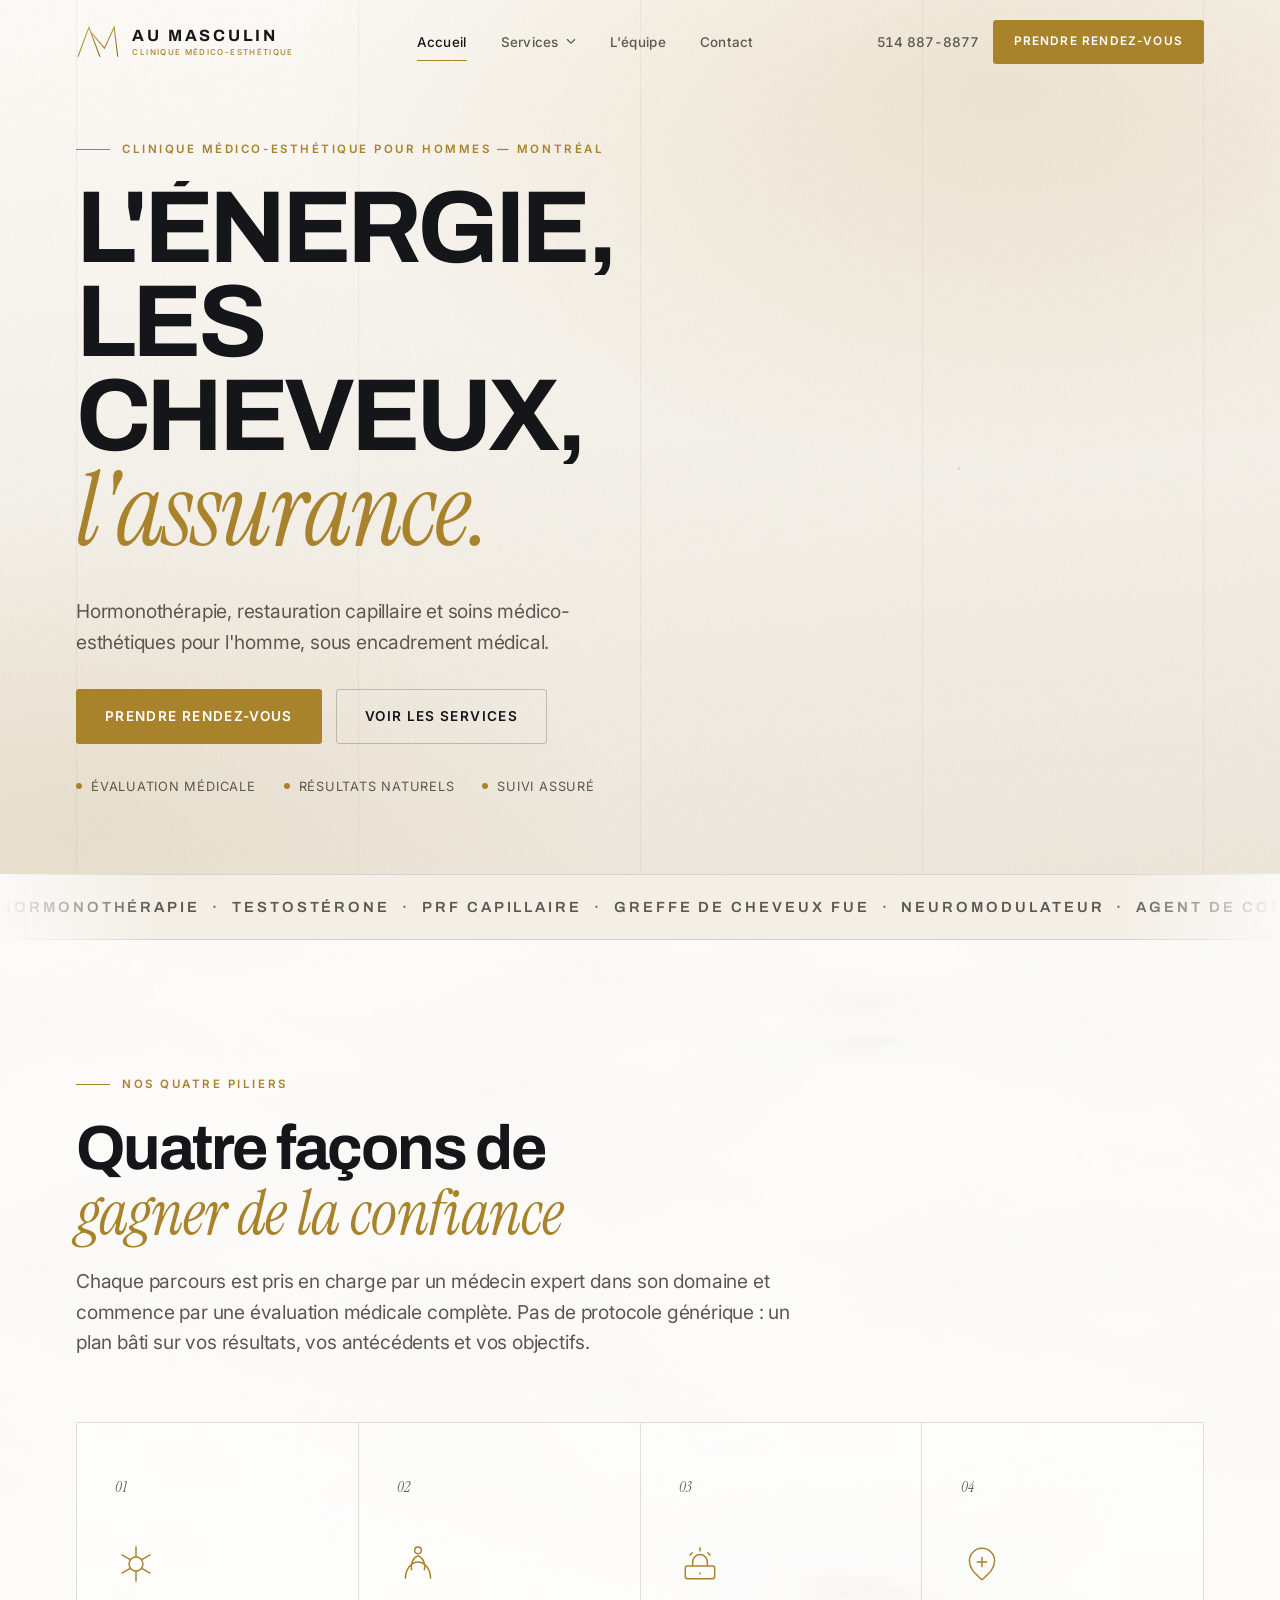
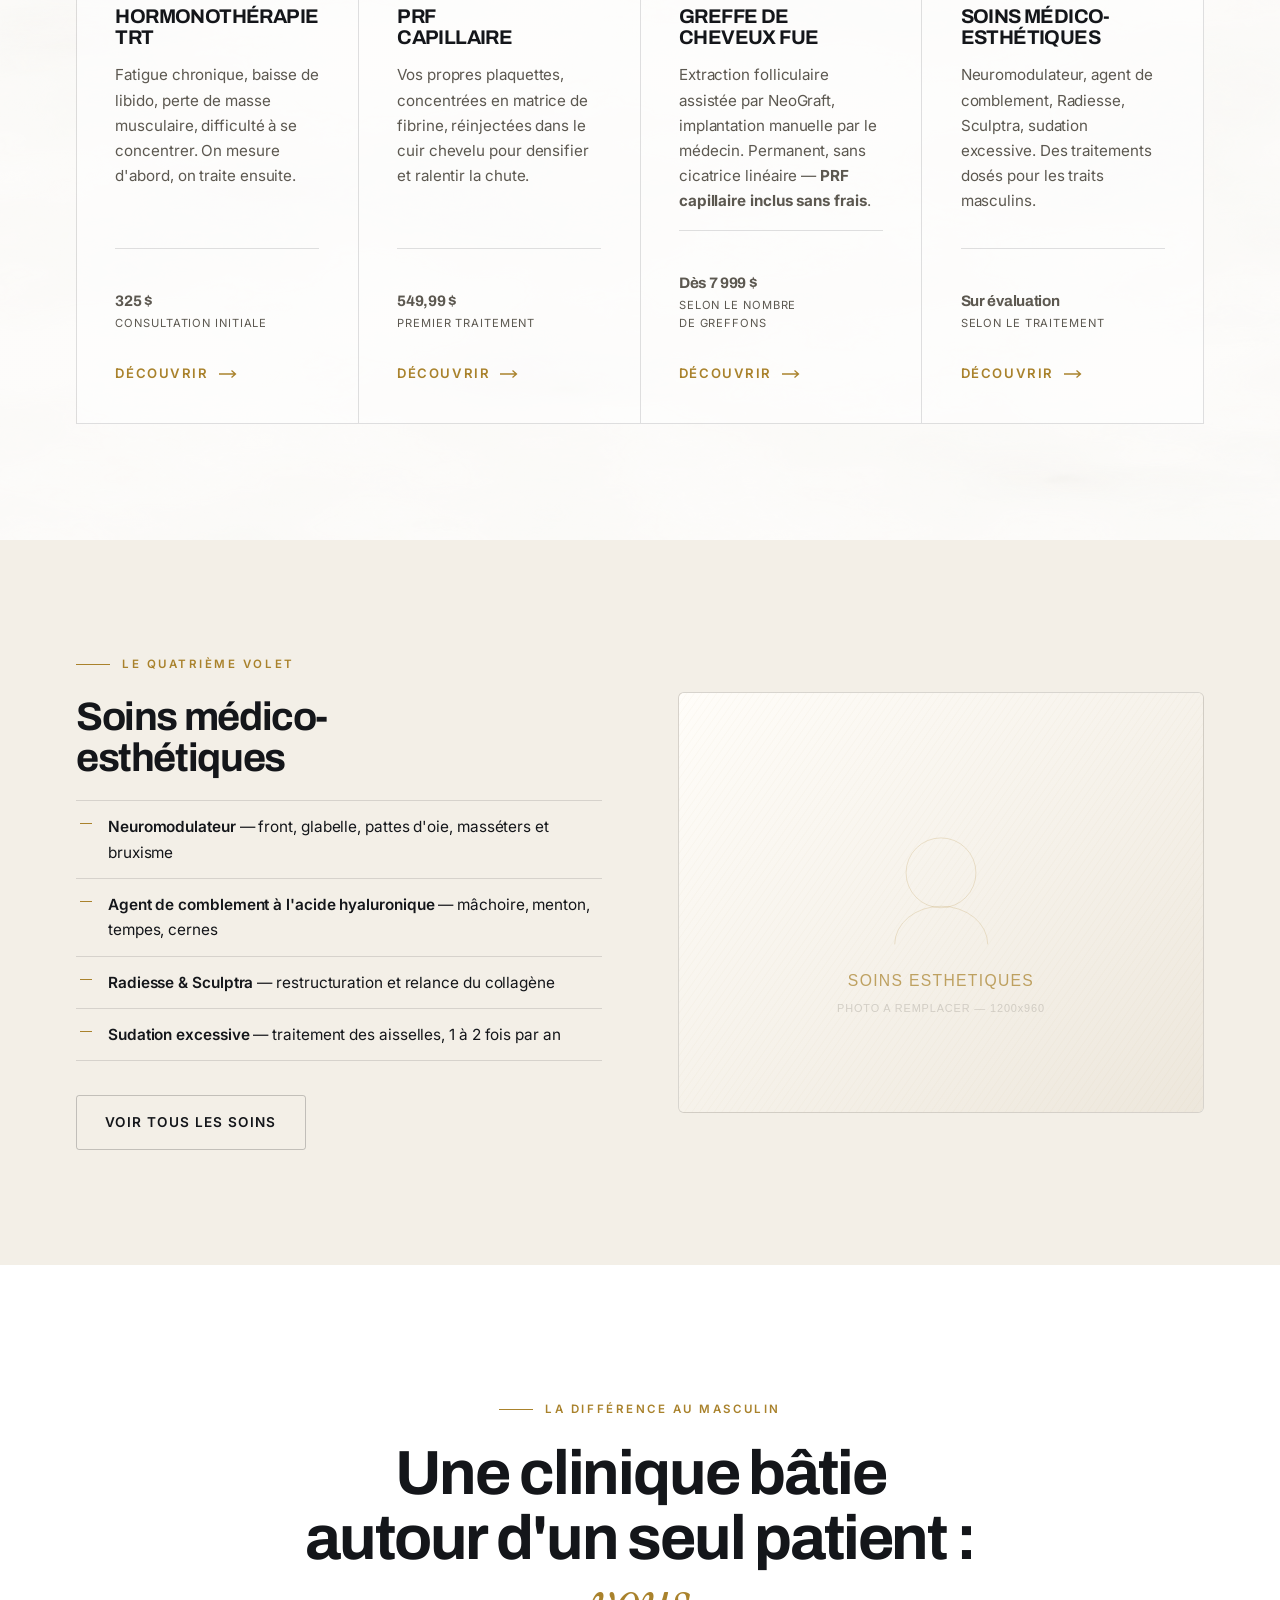
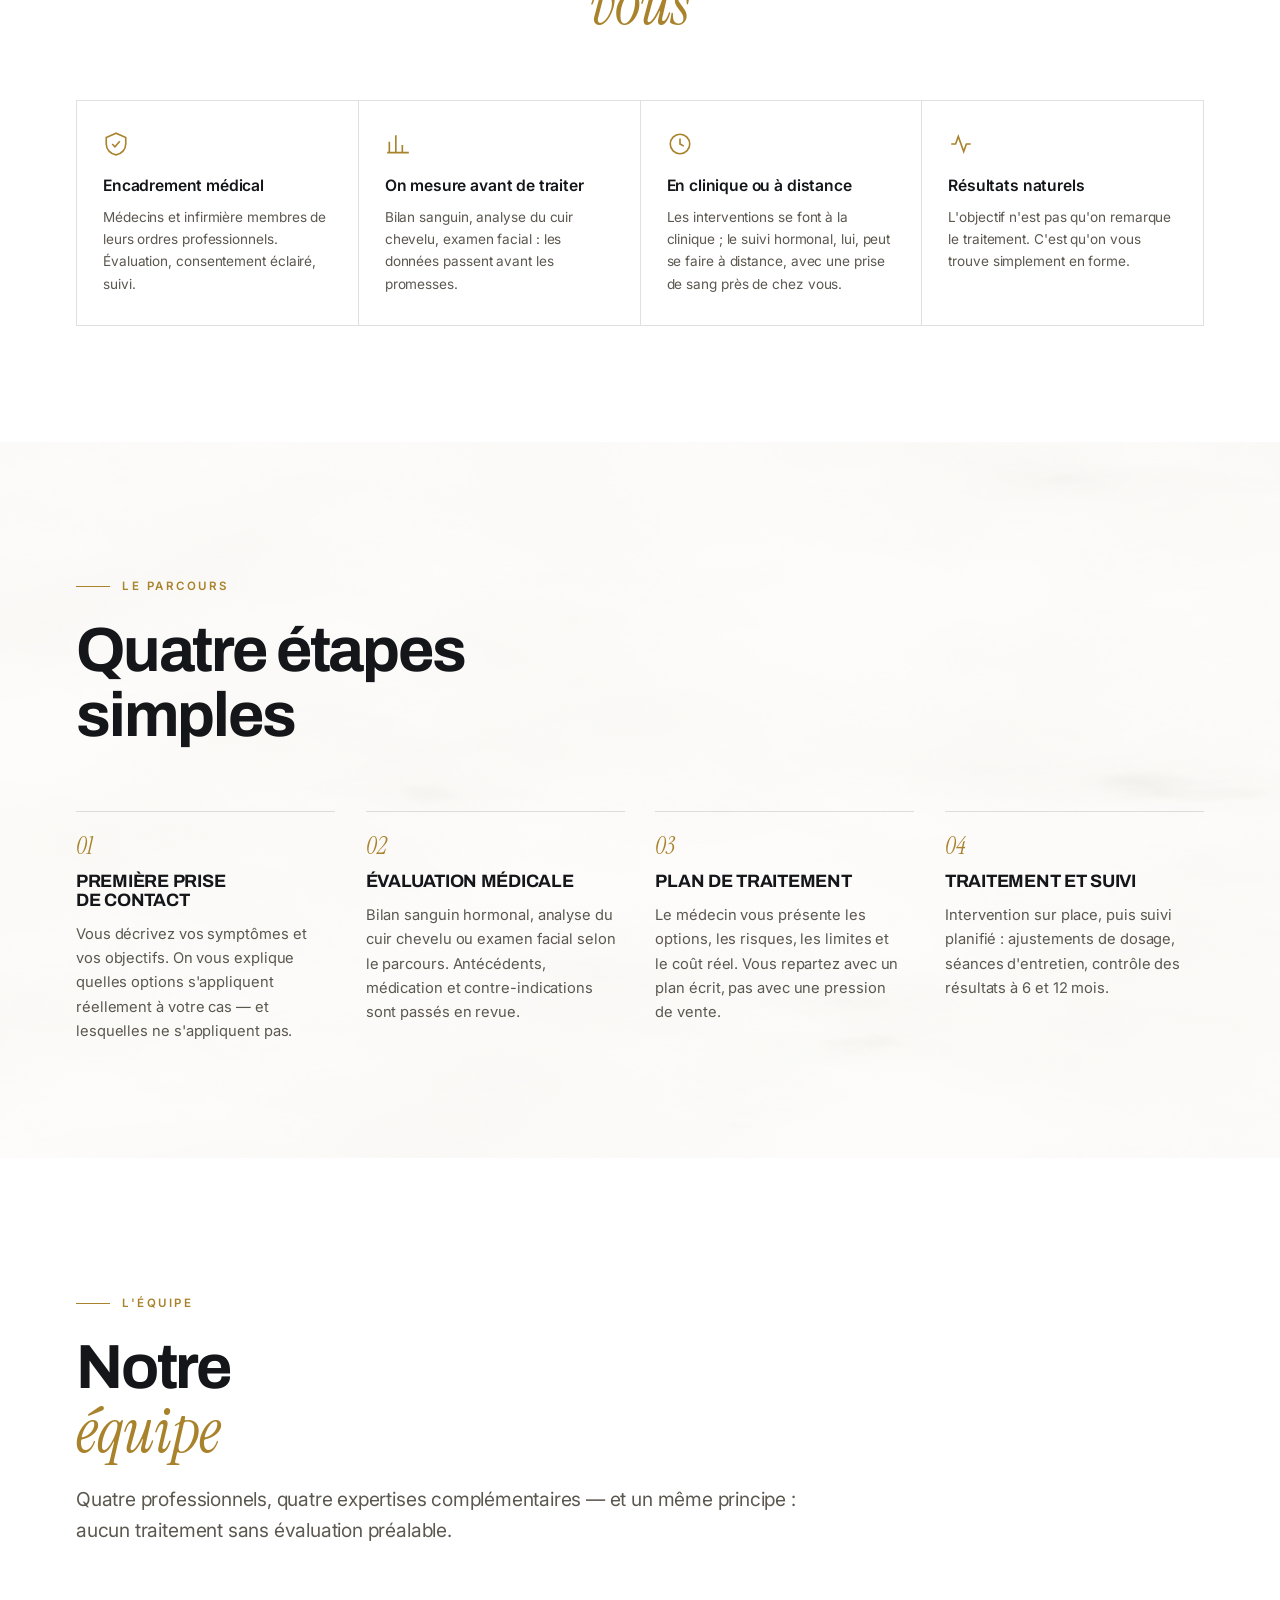
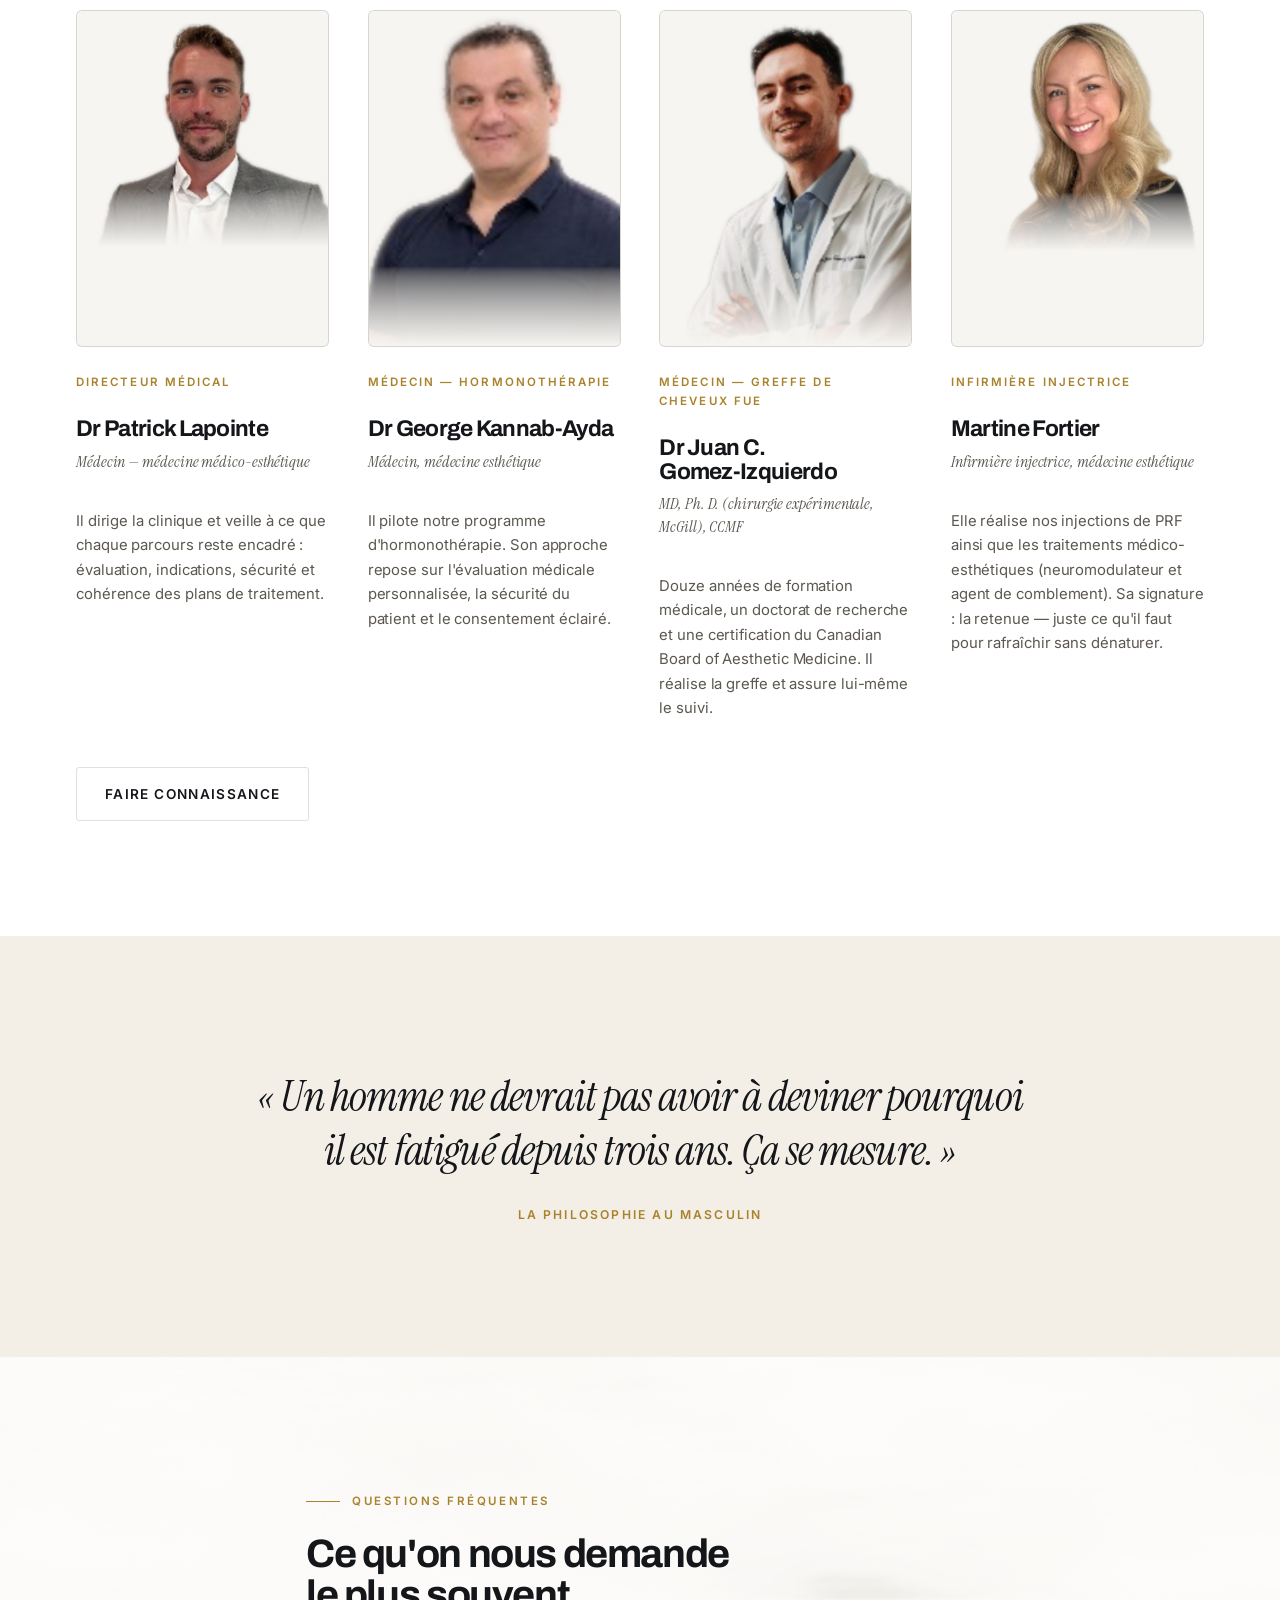
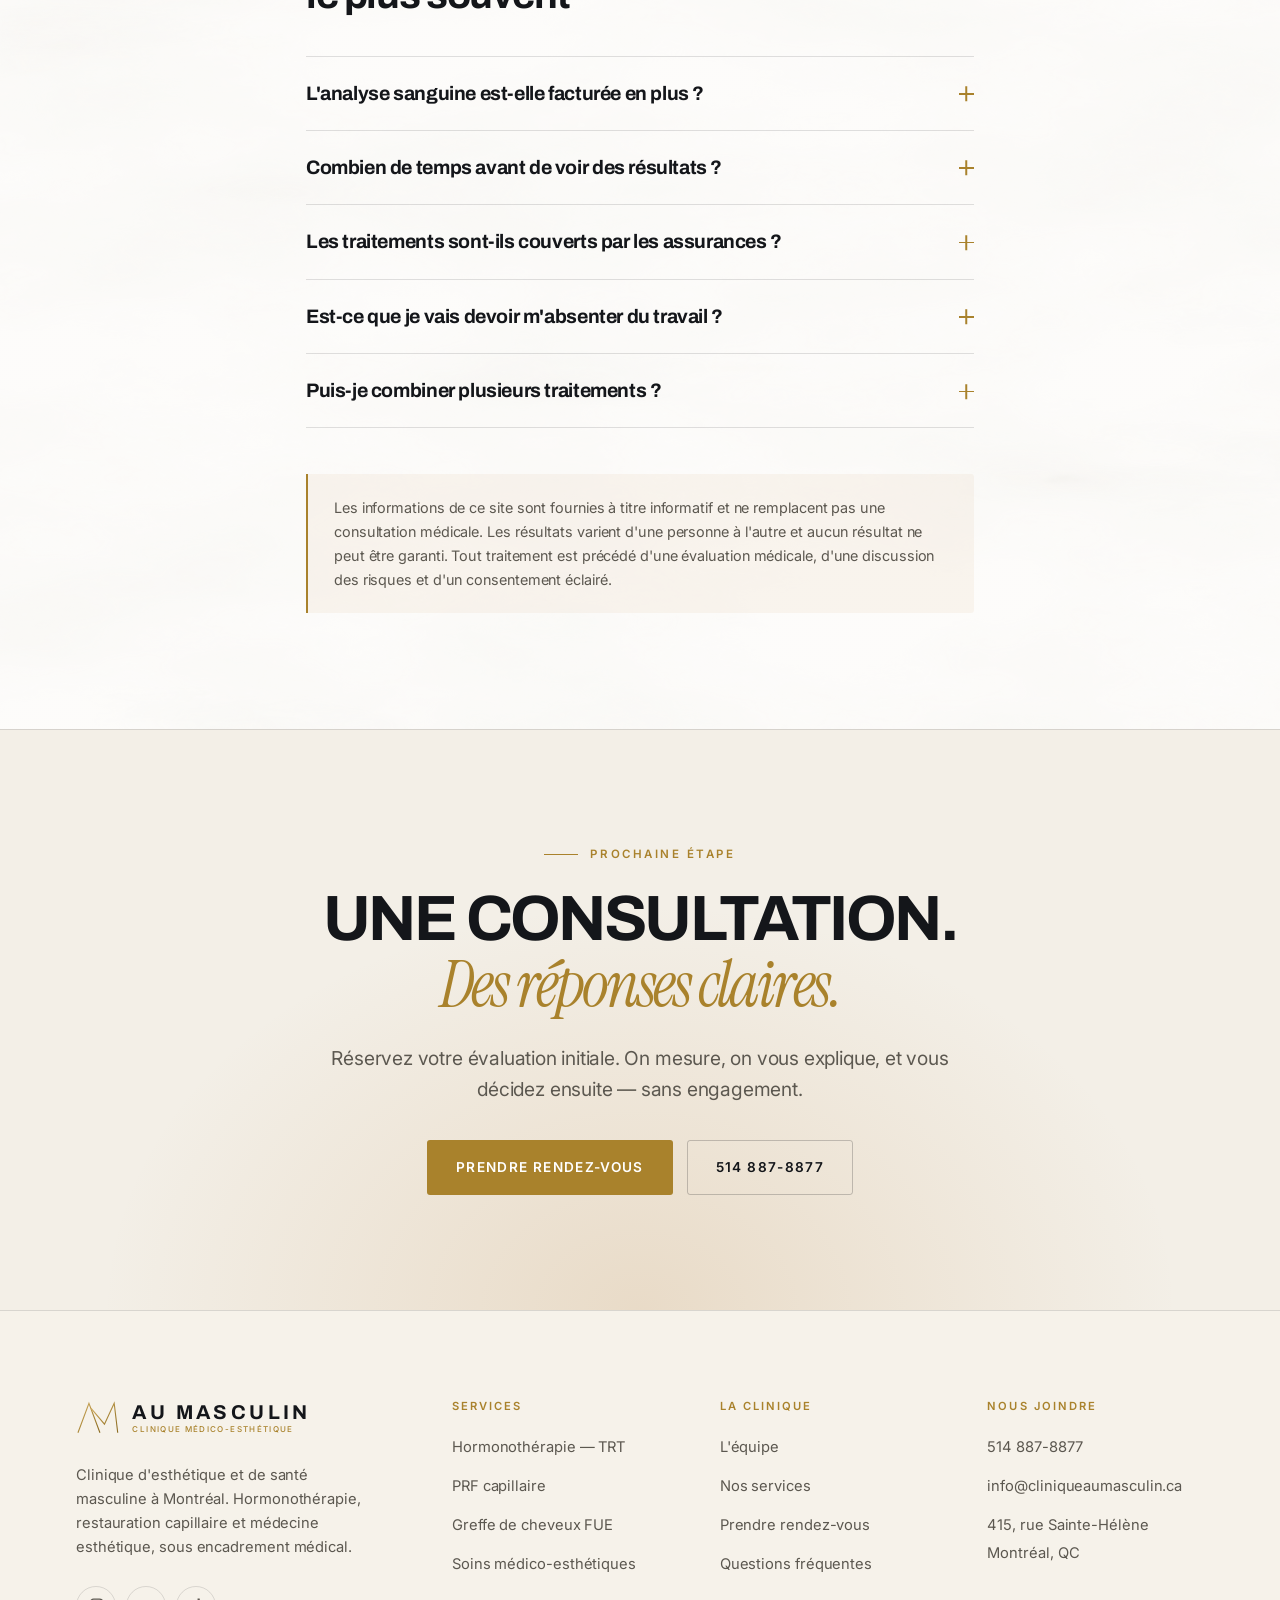
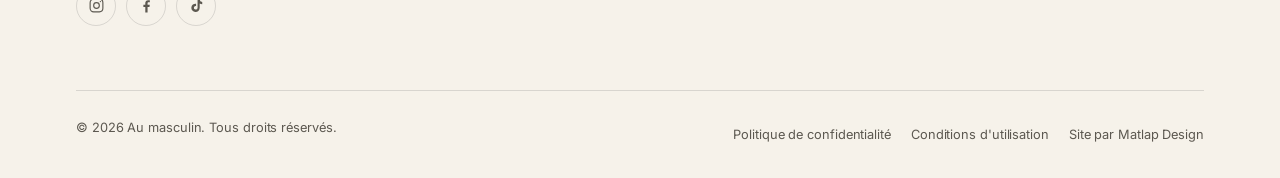
==== index.html @ ebe5e6bb "Révision client : renommage des services, retraits et nouveaux tarifs Domaine et courriel migrés ver" ====
<!DOCTYPE html>
<html lang="fr-CA">
<head>
	<meta charset="UTF-8">
	<title>Au masculin | Clinique d'esthétique masculine — Montréal</title>
	<meta name="viewport" content="width=device-width, initial-scale=1.0">
	<meta name="description" content="Clinique d'esthétique masculine à Montréal : hormonothérapie (TRT), PRF capillaire, greffe de cheveux FUE et soins médico-esthétiques pour homme. Consultation médicale avec bilan sanguin inclus.">
	<meta name="author" content="Matlap Design">
	<meta name="robots" content="index, follow">
	<meta name="theme-color" content="#FAF8F4">
	<meta property="og:locale" content="fr_CA">
	<meta property="og:site_name" content="Au masculin">
	<meta property="og:type" content="website">
	<meta property="og:url" content="https://www.cliniqueaumasculin.ca/">
	<meta property="og:title" content="Au masculin | Clinique d'esthétique masculine — Montréal">
	<meta property="og:description" content="Hormonothérapie, restauration capillaire et médecine esthétique pour homme. Une seule clinique, une équipe médicale.">
	<meta property="og:image" content="https://www.cliniqueaumasculin.ca/assets/og-cover.jpg">
	<meta name="twitter:card" content="summary_large_image">
	<link rel="canonical" href="https://www.cliniqueaumasculin.ca/">
	<link rel="icon" type="image/svg+xml" href="./assets/favicon.svg">
	<link rel="manifest" href="./site.webmanifest">
	<link rel="preconnect" href="https://fonts.googleapis.com">
	<link rel="preconnect" href="https://fonts.gstatic.com" crossorigin>
	<link rel="stylesheet" href="https://fonts.googleapis.com/css2?family=Archivo:wght@600;700;800&family=Inter:wght@400;500;600&family=Instrument+Serif:ital@0;1&display=swap">
	<link rel="stylesheet" href="./styles/styles.css">
	<link rel="stylesheet" href="./styles/mediaqueries.css">
	<script>document.documentElement.classList.add('js');</script>
	<script type="application/ld+json">
	{
		"@context": "https://schema.org",
		"@type": "MedicalClinic",
		"name": "Au masculin",
		"description": "Clinique d'esthétique et de santé masculine à Montréal : hormonothérapie (TRT), PRF capillaire, greffe de cheveux FUE et soins médico-esthétiques pour homme.",
		"url": "https://www.cliniqueaumasculin.ca",
		"image": "https://www.cliniqueaumasculin.ca/assets/og-cover.jpg",
		"telephone": "+1-514-887-8877",
		"email": "info@cliniqueaumasculin.ca",
		"priceRange": "$$$",
		"address": {
			"@type": "PostalAddress",
			"streetAddress": "415, rue Sainte-Hélène",
			"addressLocality": "Montréal",
			"addressRegion": "QC",
			"addressCountry": "CA"
		},
		"openingHoursSpecification": {
			"@type": "OpeningHoursSpecification",
			"dayOfWeek": ["Monday", "Tuesday", "Wednesday", "Thursday", "Friday"],
			"opens": "09:00",
			"closes": "17:00"
		},
		"medicalSpecialty": ["Dermatology", "PlasticSurgery", "Endocrine"],
		"availableService": [
			{ "@type": "MedicalTherapy", "name": "Hormonothérapie de remplacement de la testostérone (TRT)" },
			{ "@type": "MedicalTherapy", "name": "PRF capillaire" },
			{ "@type": "MedicalProcedure", "name": "Greffe de cheveux FUE", "offers": { "@type": "Offer", "priceCurrency": "CAD", "price": "7999", "priceSpecification": { "@type": "PriceSpecification", "priceCurrency": "CAD", "minPrice": "7999" } } },
			{ "@type": "MedicalProcedure", "name": "Soins médico-esthétiques pour homme" }
		]
	}
	</script>
</head>
<body>
	<a class="skip-link" href="#main">Aller au contenu</a>

	<!-- ============ EN-TÊTE ============ -->
	<header class="site-header">
		<div class="wrap header-inner">
			<a href="./index.html" class="brand" aria-label="Au masculin — accueil">
				<img class="brand-mark" src="./assets/logo-am.svg" alt="" width="136" height="104">
				<span class="brand-word">Au masculin<small>Clinique médico-esthétique</small></span>
			</a>

			<nav aria-label="Navigation principale">
				<ul class="nav">
					<li class="nav-item"><a class="nav-link" href="./index.html" aria-current="page">Accueil</a></li>
					<li class="nav-item has-dd">
						<a class="nav-link" href="#services" aria-expanded="false">
							Services
							<svg class="caret" width="10" height="7" viewBox="0 0 10 7" fill="none" aria-hidden="true"><path d="M1 1.2 5 5.2l4-4" stroke="currentColor" stroke-width="1.3"/></svg>
						</a>
						<div class="dd">
							<a class="dd-link" href="./hormonotherapie.html"><strong>Hormonothérapie — TRT</strong><span>Retrouver énergie, libido et concentration</span></a>
							<a class="dd-link" href="./prf-capillaire.html"><strong>PRF capillaire</strong><span>Densifier et ralentir la chute de cheveux</span></a>
							<a class="dd-link" href="./greffe-de-cheveux.html"><strong>Greffe de cheveux FUE</strong><span>Restauration permanente, sans cicatrice linéaire</span></a>
							<a class="dd-link" href="./soins-esthetiques.html"><strong>Soins médico-esthétiques</strong><span>Neuromodulateur, agent de comblement, sudation excessive</span></a>
						</div>
					</li>
					<li class="nav-item"><a class="nav-link" href="./equipe.html">L'équipe</a></li>
					<li class="nav-item"><a class="nav-link" href="./contact.html">Contact</a></li>
				</ul>
			</nav>

			<div class="header-cta">
				<a class="header-tel" href="tel:+15148878877">514&nbsp;887-8877</a>
				<a class="btn btn--sm" href="./contact.html">Prendre rendez-vous</a>
				<button class="burger" type="button" aria-expanded="false" aria-controls="drawer" aria-label="Ouvrir le menu">
					<span></span><span></span><span></span>
				</button>
			</div>
		</div>
	</header>

	<div class="drawer" id="drawer" aria-hidden="true">
		<ul class="drawer-nav">
			<li><a href="./index.html">Accueil</a></li>
			<li>
				<a href="./hormonotherapie.html">Services</a>
				<ul class="drawer-sub">
					<li><a href="./hormonotherapie.html">Hormonothérapie — TRT</a></li>
					<li><a href="./prf-capillaire.html">PRF capillaire</a></li>
					<li><a href="./greffe-de-cheveux.html">Greffe de cheveux FUE</a></li>
					<li><a href="./soins-esthetiques.html">Soins médico-esthétiques</a></li>
				</ul>
			</li>
			<li><a href="./equipe.html">L'équipe</a></li>
			<li><a href="./contact.html">Contact</a></li>
		</ul>
		<div class="drawer-foot">
			<a class="btn" href="./contact.html">Prendre rendez-vous</a>
			<a class="header-tel" href="tel:+15148878877">514 887-8877</a>
		</div>
	</div>

	<main id="main">

		<!-- ============ HÉROS ============ -->
		<section class="hero hero--split">
			<div class="hero-bg" aria-hidden="true"></div>
			<div class="hero-grid" aria-hidden="true"><span></span><span></span><span></span><span></span></div>

			<div class="wrap hero-inner">
				<div>
					<p class="eyebrow">Clinique médico-esthétique pour hommes — Montréal</p>

					<h1 class="h-xl">
						<span class="line"><span>L'énergie,</span></span>
						<span class="line"><span>les cheveux,</span></span>
						<span class="line"><span><em>l'assurance.</em></span></span>
					</h1>

					<div class="hero-copy">
						<p class="lead">Hormonothérapie, restauration capillaire et soins médico-esthétiques pour l'homme, sous encadrement médical.</p>
					</div>

					<div class="btn-row hero-actions">
						<a class="btn" href="./contact.html">Prendre rendez-vous</a>
						<a class="btn btn--ghost" href="#services">Voir les services</a>
					</div>

					<ul class="hero-notes">
						<li>Évaluation médicale</li>
						<li>Résultats naturels</li>
						<li>Suivi assuré</li>
					</ul>
				</div>

				<!-- Visuels déroulants -->
				<div class="hero-slider" data-slider>
					<div class="hero-slide"><img src="./assets/hero-1.jpg" alt="Au masculin — votre confiance, notre expertise" width="640" height="854" fetchpriority="high"></div>
					<div class="hero-slide"><img src="./assets/hero-2.jpg" alt="Homme photographié en studio, noir et blanc" width="640" height="854" loading="lazy"></div>
					<div class="hero-slide"><img src="./assets/hero-3.jpg" alt="Comprendre l'hormonothérapie pour hommes" width="640" height="854" loading="lazy"></div>
					<div class="hero-dots" role="tablist" aria-label="Visuels"></div>
				</div>
			</div>
		</section>

		<!-- ============ BANDEAU ============ -->
		<div class="marquee" aria-hidden="true">
			<div class="marquee-track">
				<span>Hormonothérapie&nbsp;&nbsp;·&nbsp;&nbsp;Testostérone&nbsp;&nbsp;·&nbsp;&nbsp;PRF capillaire&nbsp;&nbsp;·&nbsp;&nbsp;Greffe de cheveux FUE&nbsp;&nbsp;·&nbsp;&nbsp;Neuromodulateur&nbsp;&nbsp;·&nbsp;&nbsp;Agent de comblement&nbsp;&nbsp;·&nbsp;&nbsp;Sudation excessive</span>
			</div>
		</div>

		<!-- ============ SERVICES ============ -->
		<section class="section" id="services">
			<div class="wrap">
				<div class="section-head reveal">
					<p class="eyebrow">Nos quatre piliers</p>
					<h2 class="h-lg">Quatre façons de<br><em class="serif-note bronze">gagner de la confiance</em></h2>
					<p class="lead">Chaque parcours est pris en charge par un médecin expert dans son domaine et commence par une évaluation médicale complète. Pas de protocole générique : un plan bâti sur vos résultats, vos antécédents et vos objectifs.</p>
				</div>

				<div class="svc-grid" data-stagger>
					<article class="svc reveal">
						<p class="svc-num">01</p>
						<div class="svc-icon" aria-hidden="true">
							<svg viewBox="0 0 40 40" fill="none" stroke="currentColor" stroke-width="1.4"><path d="M20 3v10M20 27v10M6.2 11l8.7 5M25.1 24l8.7 5M6.2 29l8.7-5M25.1 16l8.7-5"/><circle cx="20" cy="20" r="6.6"/></svg>
						</div>
						<h3>Hormonothérapie<br>TRT</h3>
						<p>Fatigue chronique, baisse de libido, perte de masse musculaire, difficulté à se concentrer. On mesure d'abord, on traite ensuite.</p>
						<div class="svc-meta">
							<p class="svc-price">325&nbsp;$<small>Consultation initiale</small></p>
							<span class="arrow-link">Découvrir <svg width="18" height="8" viewBox="0 0 18 8" fill="none" aria-hidden="true"><path d="M0 4h16M12.5.5 16.5 4l-4 3.5" stroke="currentColor" stroke-width="1.3"/></svg></span>
						</div>
						<a class="svc-link" href="./hormonotherapie.html"><span>En savoir plus sur l'hormonothérapie TRT</span></a>
					</article>

					<article class="svc reveal">
						<p class="svc-num">02</p>
						<div class="svc-icon" aria-hidden="true">
							<svg viewBox="0 0 40 40" fill="none" stroke="currentColor" stroke-width="1.4"><path d="M8 34c0-9 5.4-16 12-16s12 7 12 16"/><path d="M14 26c-1.5-6 1-12 6-14M26 26c1.5-6-1-12-6-14"/><circle cx="20" cy="7" r="3.2"/></svg>
						</div>
						<h3>PRF<br>capillaire</h3>
						<p>Vos propres plaquettes, concentrées en matrice de fibrine, réinjectées dans le cuir chevelu pour densifier et ralentir la chute.</p>
						<div class="svc-meta">
							<p class="svc-price">549,99&nbsp;$<small>Premier traitement</small></p>
							<span class="arrow-link">Découvrir <svg width="18" height="8" viewBox="0 0 18 8" fill="none" aria-hidden="true"><path d="M0 4h16M12.5.5 16.5 4l-4 3.5" stroke="currentColor" stroke-width="1.3"/></svg></span>
						</div>
						<a class="svc-link" href="./prf-capillaire.html"><span>En savoir plus sur le PRF capillaire</span></a>
					</article>

					<article class="svc reveal">
						<p class="svc-num">03</p>
						<div class="svc-icon" aria-hidden="true">
							<svg viewBox="0 0 40 40" fill="none" stroke="currentColor" stroke-width="1.4"><rect x="6" y="22" width="28" height="12" rx="2"/><path d="M13 22v-4a7 7 0 0 1 14 0v4M20 28v2"/><path d="M10 12l3-3M30 12l-3-3M20 8V4"/></svg>
						</div>
						<h3>Greffe de<br>cheveux FUE</h3>
						<p>Extraction folliculaire assistée par NeoGraft, implantation manuelle par le médecin. Permanent, sans cicatrice linéaire — <strong>PRF capillaire inclus sans frais</strong>.</p>
						<div class="svc-meta">
							<p class="svc-price">Dès 7&nbsp;999&nbsp;$<small>Selon le nombre de greffons</small></p>
							<span class="arrow-link">Découvrir <svg width="18" height="8" viewBox="0 0 18 8" fill="none" aria-hidden="true"><path d="M0 4h16M12.5.5 16.5 4l-4 3.5" stroke="currentColor" stroke-width="1.3"/></svg></span>
						</div>
						<a class="svc-link" href="./greffe-de-cheveux.html"><span>En savoir plus sur la greffe de cheveux FUE</span></a>
					</article>

					<article class="svc reveal">
						<p class="svc-num">04</p>
						<div class="svc-icon" aria-hidden="true">
							<svg viewBox="0 0 40 40" fill="none" stroke="currentColor" stroke-width="1.4"><path d="M20 5c6.6 0 12 5.4 12 12 0 8.4-6.6 13-12 18-5.4-5-12-9.6-12-18 0-6.6 5.4-12 12-12Z"/><path d="M15 18h10M20 13v10"/></svg>
						</div>
						<h3>Soins médico-<br>esthétiques</h3>
						<p>Neuromodulateur, agent de comblement, Radiesse, Sculptra, sudation excessive. Des traitements dosés pour les traits masculins.</p>
						<div class="svc-meta">
							<p class="svc-price">Sur évaluation<small>Selon le traitement</small></p>
							<span class="arrow-link">Découvrir <svg width="18" height="8" viewBox="0 0 18 8" fill="none" aria-hidden="true"><path d="M0 4h16M12.5.5 16.5 4l-4 3.5" stroke="currentColor" stroke-width="1.3"/></svg></span>
						</div>
						<a class="svc-link" href="./soins-esthetiques.html"><span>En savoir plus sur les soins médico-esthétiques pour homme</span></a>
					</article>
				</div>
			</div>
		</section>

		<!-- ============ SOINS MÉDICO-ESTHÉTIQUES ============ -->
		<section class="section section--raised">
			<div class="wrap">
				<div class="split split--reverse">
					<div class="split-media split-media--wide reveal">
						<img src="./assets/soins-homme.svg" alt="Soins médico-esthétiques pour homme à la clinique Au masculin" width="1200" height="960">
					</div>
					<div class="split-body reveal">
						<p class="eyebrow">Le quatrième volet</p>
						<h2 class="h-md">Soins médico-<br>esthétiques</h2>
						<p class="lead"></p>
						<ul class="ticks">
							<li><strong>Neuromodulateur</strong> — front, glabelle, pattes d'oie, masséters et bruxisme</li>
							<li><strong>Agent de comblement à l'acide hyaluronique</strong> — mâchoire, menton, tempes, cernes</li>
							<li><strong>Radiesse &amp; Sculptra</strong> — restructuration et relance du collagène</li>
							<li><strong>Sudation excessive</strong> — traitement des aisselles, 1 à 2 fois par an</li>
						</ul>
						<div class="btn-row mt-3">
							<a class="btn btn--ghost" href="./soins-esthetiques.html">Voir tous les soins</a>
						</div>
					</div>
				</div>
			</div>
		</section>

		<!-- ============ POURQUOI NOUS ============ -->
		<section class="section section--paper">
			<div class="wrap">
				<div class="section-head section-head--center reveal">
					<p class="eyebrow eyebrow--center">La différence Au masculin</p>
					<h2 class="h-lg">Une clinique bâtie<br>autour d'un seul patient : <em class="serif-note bronze">vous</em></h2>
				</div>

				<ul class="assure" data-stagger>
					<li class="reveal">
						<svg viewBox="0 0 24 24" fill="none" stroke="currentColor" stroke-width="1.5" aria-hidden="true"><path d="M12 2 3 6v6c0 5 3.8 9.2 9 10 5.2-.8 9-5 9-10V6l-9-4Z"/><path d="m8.5 12 2.5 2.5 4.5-5"/></svg>
						<b>Encadrement médical</b>
						<span>Médecins et infirmière membres de leurs ordres professionnels. Évaluation, consentement éclairé, suivi.</span>
					</li>
					<li class="reveal">
						<svg viewBox="0 0 24 24" fill="none" stroke="currentColor" stroke-width="1.5" aria-hidden="true"><path d="M4 20V10M10 20V4M16 20v-7M22 20H2"/></svg>
						<b>On mesure avant de traiter</b>
						<span>Bilan sanguin, analyse du cuir chevelu, examen facial : les données passent avant les promesses.</span>
					</li>
					<li class="reveal">
						<svg viewBox="0 0 24 24" fill="none" stroke="currentColor" stroke-width="1.5" aria-hidden="true"><circle cx="12" cy="12" r="9"/><path d="M12 7v5l3.5 2"/></svg>
						<b>En clinique ou à distance</b>
						<span>Les interventions se font à la clinique ; le suivi hormonal, lui, peut se faire à distance, avec une prise de sang près de chez vous.</span>
					</li>
					<li class="reveal">
						<svg viewBox="0 0 24 24" fill="none" stroke="currentColor" stroke-width="1.5" aria-hidden="true"><path d="M3 12h4l2.5-7 5 14L17 12h4"/></svg>
						<b>Résultats naturels</b>
						<span>L'objectif n'est pas qu'on remarque le traitement. C'est qu'on vous trouve simplement en forme.</span>
					</li>
				</ul>
			</div>
		</section>

		<!-- ============ PARCOURS ============ -->
		<section class="section">
			<div class="wrap">
				<div class="section-head reveal">
					<p class="eyebrow">Le parcours</p>
					<h2 class="h-lg">Quatre étapes<br>simples</h2>
				</div>

				<ol class="steps" data-stagger>
					<li class="step reveal">
						<h3>Première prise de contact</h3>
						<p>Vous décrivez vos symptômes et vos objectifs. On vous explique quelles options s'appliquent réellement à votre cas — et lesquelles ne s'appliquent pas.</p>
					</li>
					<li class="step reveal">
						<h3>Évaluation médicale</h3>
						<p>Bilan sanguin hormonal, analyse du cuir chevelu ou examen facial selon le parcours. Antécédents, médication et contre-indications sont passés en revue.</p>
					</li>
					<li class="step reveal">
						<h3>Plan de traitement</h3>
						<p>Le médecin vous présente les options, les risques, les limites et le coût réel. Vous repartez avec un plan écrit, pas avec une pression de vente.</p>
					</li>
					<li class="step reveal">
						<h3>Traitement et suivi</h3>
						<p>Intervention sur place, puis suivi planifié : ajustements de dosage, séances d'entretien, contrôle des résultats à 6 et 12 mois.</p>
					</li>
				</ol>
			</div>
		</section>

		<!-- ============ ÉQUIPE ============ -->
		<section class="section section--paper">
			<div class="wrap">
				<div class="section-head reveal">
					<p class="eyebrow">L'équipe</p>
					<h2 class="h-lg">Notre<br><em class="serif-note bronze">équipe</em></h2>
					<p class="lead">Quatre professionnels, quatre expertises complémentaires — et un même principe : aucun traitement sans évaluation préalable.</p>
				</div>

				<div class="team-grid" data-stagger>
					<article class="member reveal">
						<div class="member-photo"><img src="./assets/equipe-lapointe.jpg" alt="Dr Patrick Lapointe" width="600" height="800" loading="lazy"></div>
						<p class="role">Directeur médical</p>
						<h3>Dr Patrick Lapointe</h3>
						<p class="credentials">Médecin — médecine médico-esthétique</p>
						<p class="bio">Il dirige la clinique et veille à ce que chaque parcours reste encadré : évaluation, indications, sécurité et cohérence des plans de traitement.</p>
					</article>

					<article class="member reveal">
						<div class="member-photo"><img src="./assets/equipe-kannab.jpg" alt="Dr George Kannab-Ayda" width="600" height="800" loading="lazy"></div>
						<p class="role">Médecin — Hormonothérapie</p>
						<h3>Dr George Kannab-Ayda</h3>
						<p class="credentials">Médecin, médecine esthétique</p>
						<p class="bio">Il pilote notre programme d'hormonothérapie. Son approche repose sur l'évaluation médicale personnalisée, la sécurité du patient et le consentement éclairé.</p>
					</article>

					<article class="member reveal">
						<div class="member-photo"><img src="./assets/equipe-gomez.jpg" alt="Dr Juan Camilo Gomez-Izquierdo" width="600" height="800" loading="lazy"></div>
						<p class="role">Médecin — Greffe de cheveux FUE</p>
						<h3>Dr Juan&nbsp;C. Gomez-Izquierdo</h3>
						<p class="credentials">MD, Ph.&nbsp;D. (chirurgie expérimentale, McGill), CCMF</p>
						<p class="bio">Douze années de formation médicale, un doctorat de recherche et une certification du Canadian Board of Aesthetic Medicine. Il réalise la greffe et assure lui-même le suivi.</p>
					</article>

					<article class="member reveal">
						<div class="member-photo"><img src="./assets/equipe-fortier.jpg" alt="Martine Fortier, infirmière injectrice" width="600" height="800" loading="lazy"></div>
						<p class="role">Infirmière injectrice</p>
						<h3>Martine Fortier</h3>
						<p class="credentials">Infirmière injectrice, médecine esthétique</p>
						<p class="bio">Elle réalise nos injections de PRF ainsi que les traitements médico-esthétiques (neuromodulateur et agent de comblement). Sa signature : la retenue — juste ce qu'il faut pour rafraîchir sans dénaturer.</p>
					</article>
				</div>

				<div class="btn-row reveal mt-4">
					<a class="btn btn--ghost" href="./equipe.html">Faire connaissance</a>
				</div>
			</div>
		</section>

		<!-- ============ CITATION ============ -->
		<section class="section section--raised">
			<div class="wrap">
				<figure class="quote reveal">
					<blockquote>« Un homme ne devrait pas avoir à deviner pourquoi il est fatigué depuis trois ans. Ça se mesure. »</blockquote>
					<figcaption>La philosophie Au masculin</figcaption>
				</figure>
			</div>
		</section>

		<!-- ============ FAQ ============ -->
		<section class="section">
			<div class="wrap wrap-narrow">
				<div class="section-head reveal mb-3">
					<p class="eyebrow">Questions fréquentes</p>
					<h2 class="h-md">Ce qu'on nous demande<br>le plus souvent</h2>
				</div>

				<div class="faq" data-single>
					<div class="faq-item reveal">
						<button class="faq-q" type="button" aria-expanded="false">L'analyse sanguine est-elle facturée en plus ?<span class="faq-sign" aria-hidden="true"></span></button>
						<div class="faq-a"><div><p>Non. Ailleurs, la demande d'analyse sanguine est souvent facturée séparément — chez nous, elle est comprise dans la consultation initiale de 325&nbsp;$. Vous ne payez pas deux fois pour savoir où vous en êtes.</p></div></div>
					</div>
					<div class="faq-item reveal">
						<button class="faq-q" type="button" aria-expanded="false">Combien de temps avant de voir des résultats ?<span class="faq-sign" aria-hidden="true"></span></button>
						<div class="faq-a"><div><p>Cela dépend du parcours. En hormonothérapie, l'énergie et la libido bougent généralement dans les premières semaines, les changements de composition corporelle sur quelques mois. En PRF capillaire, la densité s'observe à partir de 8 à 10 semaines. Pour une greffe de cheveux FUE, le résultat définitif se juge à 9 à 12 mois, le temps que les cheveux greffés repoussent.</p></div></div>
					</div>
					<div class="faq-item reveal">
						<button class="faq-q" type="button" aria-expanded="false">Les traitements sont-ils couverts par les assurances ?<span class="faq-sign" aria-hidden="true"></span></button>
						<div class="faq-a"><div><p>Les soins médico-esthétiques et la restauration capillaire sont des traitements électifs, donc non couverts. Certains régimes privés remboursent le traitement de la sudation excessive. Pour l'hormonothérapie, la médication prescrite peut être partiellement couverte selon votre régime — on en discute en consultation.</p></div></div>
					</div>
					<div class="faq-item reveal">
						<button class="faq-q" type="button" aria-expanded="false">Est-ce que je vais devoir m'absenter du travail ?<span class="faq-sign" aria-hidden="true"></span></button>
						<div class="faq-a"><div><p>Pour le PRF et les injections esthétiques, aucune convalescence : rougeurs et légères ecchymoses possibles pendant quelques jours. Pour la greffe de cheveux FUE, prévoyez quelques jours — l'enflure et les croûtes se résorbent en une à deux semaines.</p></div></div>
					</div>
					<div class="faq-item reveal">
						<button class="faq-q" type="button" aria-expanded="false">Puis-je combiner plusieurs traitements ?<span class="faq-sign" aria-hidden="true"></span></button>
						<div class="faq-a"><div><p>Oui, et c'est souvent la meilleure stratégie. Le PRF est fréquemment associé à la greffe de cheveux FUE pour stimuler la repousse, et l'hormonothérapie se combine bien avec les autres volets. Le médecin établit l'ordre et l'espacement des interventions lors de la consultation.</p></div></div>
					</div>
				</div>

				<p class="notice reveal mt-4">Les informations de ce site sont fournies à titre informatif et ne remplacent pas une consultation médicale. Les résultats varient d'une personne à l'autre et aucun résultat ne peut être garanti. Tout traitement est précédé d'une évaluation médicale, d'une discussion des risques et d'un consentement éclairé.</p>
			</div>
		</section>

		<!-- ============ APPEL À L'ACTION ============ -->
		<section class="section cta">
			<div class="wrap">
				<div class="reveal">
					<p class="eyebrow eyebrow--center">Prochaine étape</p>
					<h2>Une consultation.<br><em>Des réponses claires.</em></h2>
					<p class="lead">Réservez votre évaluation initiale. On mesure, on vous explique, et vous décidez ensuite — sans engagement.</p>
					<div class="btn-row">
						<a class="btn" href="./contact.html">Prendre rendez-vous</a>
						<a class="btn btn--ghost" href="tel:+15148878877">514&nbsp;887-8877</a>
					</div>
				</div>
			</div>
		</section>

	</main>

	<!-- ============ PIED DE PAGE ============ -->
	<footer class="site-footer">
		<div class="wrap">
			<div class="footer-top">
				<div class="footer-brand">
					<a href="./index.html" class="brand">
						<img class="brand-mark" src="./assets/logo-am.svg" alt="" width="136" height="104">
						<span class="brand-word">Au masculin<small>Clinique médico-esthétique</small></span>
					</a>
					<p>Clinique d'esthétique et de santé masculine à Montréal. Hormonothérapie, restauration capillaire et médecine esthétique, sous encadrement médical.</p>
					<div class="socials">
						<a href="#" aria-label="Instagram"><svg viewBox="0 0 24 24" fill="none" stroke="currentColor" stroke-width="1.6"><rect x="3" y="3" width="18" height="18" rx="5"/><circle cx="12" cy="12" r="4"/><circle cx="17.5" cy="6.5" r="1" fill="currentColor" stroke="none"/></svg></a>
						<a href="#" aria-label="Facebook"><svg viewBox="0 0 24 24" fill="currentColor"><path d="M13.5 22v-8h2.7l.4-3.1h-3.1V8.9c0-.9.25-1.5 1.55-1.5h1.65V4.6c-.3 0-1.3-.1-2.4-.1-2.4 0-4 1.45-4 4.1v2.3H7.6V14h2.7v8h3.2Z"/></svg></a>
						<a href="#" aria-label="TikTok"><svg viewBox="0 0 24 24" fill="currentColor"><path d="M16.5 2h-3v13.2a2.6 2.6 0 1 1-2.1-2.55V9.5a5.9 5.9 0 1 0 5.1 5.85V9.1a6.7 6.7 0 0 0 3.6 1.05V7.1a3.9 3.9 0 0 1-3.6-3.9V2Z"/></svg></a>
					</div>
				</div>

				<nav class="footer-col" aria-label="Services">
					<h4>Services</h4>
					<ul>
						<li><a href="./hormonotherapie.html">Hormonothérapie — TRT</a></li>
						<li><a href="./prf-capillaire.html">PRF capillaire</a></li>
						<li><a href="./greffe-de-cheveux.html">Greffe de cheveux FUE</a></li>
						<li><a href="./soins-esthetiques.html">Soins médico-esthétiques</a></li>
					</ul>
				</nav>

				<nav class="footer-col" aria-label="La clinique">
					<h4>La clinique</h4>
					<ul>
						<li><a href="./equipe.html">L'équipe</a></li>
						<li><a href="./index.html#services">Nos services</a></li>
						<li><a href="./contact.html">Prendre rendez-vous</a></li>
						<li><a href="./contact.html#faq">Questions fréquentes</a></li>
					</ul>
				</nav>

				<div class="footer-col">
					<h4>Nous joindre</h4>
					<ul>
						<li><a href="tel:+15148878877">514 887-8877</a></li>
						<li><a href="mailto:info@cliniqueaumasculin.ca">info@cliniqueaumasculin.ca</a></li>
						<li><a href="./contact.html">415, rue Sainte-Hélène<br>Montréal, QC</a></li>
					</ul>
				</div>
			</div>

			<div class="footer-bottom">
				<p>© <span data-year>2026</span> Au masculin. Tous droits réservés.</p>
				<div class="footer-legal">
					<a href="./contact.html">Politique de confidentialité</a>
					<a href="./contact.html">Conditions d'utilisation</a>
					<span>Site par <a href="https://www.matlapdesign.com" rel="noopener">Matlap Design</a></span>
				</div>
			</div>
		</div>
	</footer>

	<script src="./scripts/script.js" defer></script>
</body>
</html>
---- styles/styles.css ----
/* ============================================================
   AU MASCULIN — clinique d'esthétique masculine, Montréal
   Marque : marbre #FAF8F4 + or #A9822C + encre #14161A
   Palette claire (marbre / blanc / or, écriture noire).
   Feuille principale. Les points de rupture vivent dans
   mediaqueries.css.
   ============================================================ */

/* ---------- Tokens ---------- */
:root {
	/* Fonds — du marbre au sable */
	--ink:        #FAF8F4;
	--ink-2:      #F3EFE7;
	--ink-3:      #EEE8DD;
	--ink-4:      #E5DDCE;

	/* Papier (sections en contraste : blanc franc) */
	--paper:      #FFFFFF;
	--paper-2:    #F6F2EA;
	--paper-3:    #EAE3D6;

	/* Texte — noir sur clair, partout */
	--text:       #14161A;
	--text-dim:   #5C5850;
	--text-ink:   #14161A;
	--text-ink-2: #5C5850;

	/* Accent or */
	--bronze:     #A9822C;
	--bronze-hi:  #C9A24A;
	--bronze-lo:  #7E5F17;

	/* Traits */
	--line:       rgba(20, 22, 26, .13);
	--line-2:     rgba(20, 22, 26, .22);
	--line-ink:   rgba(20, 22, 26, .13);

	/* Typo */
	--font-display: 'Archivo', 'Helvetica Neue', Arial, sans-serif;
	--font-body:    'Inter', 'Helvetica Neue', Arial, sans-serif;
	--font-serif:   'Instrument Serif', Georgia, 'Times New Roman', serif;

	/* Rythme */
	--wrap:        1240px;
	--wrap-narrow: 780px;
	--gut:         clamp(20px, 5vw, 56px);
	--sec-y:       clamp(72px, 9vw, 148px);
	--radius:      3px;
	--radius-lg:   6px;

	/* Mouvement */
	--ease:  cubic-bezier(.22, .61, .36, 1);
	--ease2: cubic-bezier(.65, 0, .35, 1);
}

/* ---------- Reset ---------- */
*, *::before, *::after { box-sizing: border-box; }

html {
	-webkit-text-size-adjust: 100%;
	scroll-behavior: smooth;
	scroll-padding-top: 96px;
}

body {
	margin: 0;
	background-color: var(--ink);
	background-image:
		linear-gradient(rgba(255, 255, 255, .55), rgba(255, 255, 255, .55)),
		url("../assets/marbre.svg");
	background-size: auto, 1600px;
	background-repeat: repeat;
	color: var(--text);
	font-family: var(--font-body);
	font-size: 17px;
	font-weight: 400;
	line-height: 1.65;
	letter-spacing: -.005em;
	-webkit-font-smoothing: antialiased;
	-moz-osx-font-smoothing: grayscale;
	overflow-x: hidden;
}

body.is-locked { overflow: hidden; }

img, svg, video { display: block; max-width: 100%; height: auto; }
button, input, select, textarea { font: inherit; color: inherit; }
button { cursor: pointer; }

a {
	color: inherit;
	text-decoration: none;
	transition: color .25s var(--ease);
}

h1, h2, h3, h4 {
	margin: 0;
	font-family: var(--font-display);
	font-weight: 700;
	line-height: 1.04;
	letter-spacing: -.035em;
	text-wrap: balance;
}

p { margin: 0 0 1.1em; text-wrap: pretty; }
p:last-child { margin-bottom: 0; }

ul, ol { margin: 0; padding: 0; list-style: none; }

::selection { background: var(--bronze); color: #fff; }

:focus-visible {
	outline: 2px solid var(--bronze-hi);
	outline-offset: 3px;
	border-radius: 2px;
}

.visually-hidden {
	position: absolute;
	width: 1px; height: 1px;
	margin: -1px; padding: 0;
	overflow: hidden;
	clip: rect(0 0 0 0);
	white-space: nowrap;
	border: 0;
}

.skip-link {
	position: absolute;
	top: -100px; left: 16px;
	z-index: 999;
	padding: 12px 20px;
	background: var(--bronze);
	color: #fff;
	font-weight: 600;
	transition: top .2s var(--ease);
}
.skip-link:focus { top: 16px; }

/* ---------- Grille ---------- */
.wrap {
	width: 100%;
	max-width: var(--wrap);
	margin-inline: auto;
	padding-inline: var(--gut);
}
.wrap-narrow { max-width: var(--wrap-narrow); }

.section { padding-block: var(--sec-y); position: relative; }
.section--tight { padding-block: clamp(52px, 6vw, 96px); }

/* Sections claires */
.section--paper {
	background: var(--paper);
	color: var(--text-ink);
}
.section--paper h1,
.section--paper h2,
.section--paper h3,
.section--paper h4 { color: var(--text-ink); }
.section--paper .lead,
.section--paper .muted { color: var(--text-ink-2); }

.section--raised { background: var(--ink-2); }

/* ---------- Typographie utilitaire ---------- */
.eyebrow {
	display: flex;
	align-items: center;
	gap: 12px;
	margin: 0 0 22px;
	font-family: var(--font-body);
	font-size: .72rem;
	font-weight: 600;
	letter-spacing: .22em;
	text-transform: uppercase;
	color: var(--bronze);
}
.eyebrow::before {
	content: '';
	width: 34px;
	height: 1px;
	background: currentColor;
	flex: none;
}
.eyebrow--center { justify-content: center; }

.h-xl   { font-size: clamp(2.9rem, 8.2vw, 6.4rem); }
.h-lg   { font-size: clamp(2.2rem, 5.2vw, 3.9rem); }
.h-md   { font-size: clamp(1.65rem, 3.1vw, 2.5rem); }

.lead {
	font-size: clamp(1.05rem, 1.5vw, 1.24rem);
	line-height: 1.6;
	color: var(--text-dim);
	letter-spacing: -.01em;
}

.muted { color: var(--text-dim); }
.bronze { color: var(--bronze); }

.serif-note {
	font-family: var(--font-serif);
	font-style: italic;
	font-weight: 400;
	letter-spacing: -.01em;
}

.section-head { max-width: 720px; margin-bottom: clamp(40px, 5vw, 72px); }
.section-head--center { margin-inline: auto; text-align: center; }
.section-head p { margin-top: 20px; }

/* Filet décoratif */
.rule {
	height: 1px;
	background: var(--line);
	border: 0;
	margin: 0;
}
.section--paper .rule { background: var(--line-ink); }

/* ---------- Utilitaires d'espacement ----------
   Une échelle courte, pour éviter les styles en ligne
   éparpillés dans le HTML. */
.mt-1 { margin-top: 16px; }
.mt-2 { margin-top: 26px; }
.mt-3 { margin-top: 34px; }
.mt-4 { margin-top: 46px; }
.mb-2 { margin-bottom: 26px; }
.mb-3 { margin-bottom: 40px; }
.mt-block { margin-top: clamp(44px, 5vw, 72px); }
.small { font-size: .88rem; }

/* Remarque en incise, ton plus bas que le corps de texte */
.pull-note {
	font-family: var(--font-serif);
	font-style: italic;
	font-size: 1.06rem;
	line-height: 1.45;
	color: var(--text-dim);
}
.section--paper .pull-note { color: var(--text-ink-2); }

/* Ligne de titre de fonction sous un nom (équipe) */
.role-line {
	font-family: var(--font-serif);
	font-style: italic;
	font-size: 1.12rem;
	line-height: 1.35;
	color: var(--bronze);
}

/* Variante compacte du bloc « technologie » */
.tech--sm h2 { font-size: clamp(1.5rem, 2.4vw, 2rem); }

/* Encart de héros dont le « montant » est du texte, pas un prix */
.hero-price .amount--text { font-size: clamp(1.45rem, 2.3vw, 1.95rem); line-height: 1.2; }

/* ---------- Boutons ---------- */
.btn {
	--btn-bg: var(--bronze);
	--btn-fg: #fff;
	position: relative;
	display: inline-flex;
	align-items: center;
	justify-content: center;
	gap: 10px;
	padding: 15px 28px;
	border: 1px solid transparent;
	border-radius: var(--radius);
	background: var(--btn-bg);
	color: var(--btn-fg);
	font-family: var(--font-body);
	font-size: .85rem;
	font-weight: 600;
	letter-spacing: .1em;
	text-transform: uppercase;
	white-space: nowrap;
	overflow: hidden;
	transition: background .3s var(--ease), color .3s var(--ease),
	            border-color .3s var(--ease), transform .3s var(--ease);
}
.btn:hover { background: var(--bronze-hi); transform: translateY(-2px); }
.btn:active { transform: translateY(0); }

.btn--ghost {
	--btn-bg: transparent;
	--btn-fg: var(--text);
	border-color: var(--line-2);
}
.btn--ghost:hover {
	background: rgba(20, 22, 26, .04);
	border-color: var(--bronze);
	color: var(--bronze);
}
.section--paper .btn--ghost {
	--btn-fg: var(--text-ink);
	border-color: var(--line-ink);
}
.section--paper .btn--ghost:hover {
	background: rgba(20, 22, 26, .05);
	color: var(--text-ink);
	border-color: var(--bronze);
}

.btn--sm { padding: 11px 20px; font-size: .74rem; }

.btn-row {
	display: flex;
	flex-wrap: wrap;
	gap: 14px;
	align-items: center;
}

/* Lien fléché */
.arrow-link {
	display: inline-flex;
	align-items: center;
	gap: 10px;
	font-size: .82rem;
	font-weight: 600;
	letter-spacing: .12em;
	text-transform: uppercase;
	color: var(--bronze);
}
.arrow-link svg { transition: transform .3s var(--ease); flex: none; }
.arrow-link:hover { color: var(--bronze-hi); }
.arrow-link:hover svg { transform: translateX(6px); }

/* ============================================================
   EN-TÊTE
   ============================================================ */
.site-header {
	position: fixed;
	inset: 0 0 auto;
	z-index: 100;
	transition: background .35s var(--ease), border-color .35s var(--ease),
	            backdrop-filter .35s var(--ease);
	border-bottom: 1px solid transparent;
}
.site-header.is-stuck {
	background: rgba(250, 248, 244, .88);
	backdrop-filter: saturate(160%) blur(14px);
	-webkit-backdrop-filter: saturate(160%) blur(14px);
	border-bottom-color: var(--line);
}

.header-inner {
	display: flex;
	align-items: center;
	justify-content: space-between;
	gap: 28px;
	height: 84px;
	transition: height .35s var(--ease);
}
.site-header.is-stuck .header-inner { height: 68px; }

/* Logotype : monogramme (SVG sans fond) + mot-signe */
.brand {
	display: inline-flex;
	align-items: center;
	gap: 12px;
	font-family: var(--font-display);
	font-size: 1.02rem;
	font-weight: 700;
	letter-spacing: .17em;
	text-transform: uppercase;
	color: var(--text);
	flex: none;
	transition: opacity .25s var(--ease);
}
.brand-mark {
	width: auto;
	height: 34px;
	flex: none;
	transition: height .35s var(--ease);
}
.site-header.is-stuck .brand-mark { height: 28px; }
.brand-word { display: flex; flex-direction: column; gap: 3px; line-height: 1; }
.brand-word small {
	font-family: var(--font-body);
	font-size: .5rem;
	font-weight: 500;
	letter-spacing: .17em;
	color: var(--bronze);
}
.brand:hover { opacity: .72; }
.brand:hover { color: var(--bronze); }

/* Navigation */
.nav { display: flex; align-items: center; gap: 4px; }

.nav-item { position: relative; }

.nav-link {
	display: inline-flex;
	align-items: center;
	gap: 7px;
	padding: 10px 15px;
	font-size: .84rem;
	font-weight: 500;
	letter-spacing: .02em;
	color: var(--text-dim);
}
.nav-link:hover,
.nav-item.is-open > .nav-link { color: var(--text); }
.nav-link[aria-current="page"] { color: var(--text); }
.nav-link[aria-current="page"]::after {
	content: '';
	position: absolute;
	left: 15px; right: 15px; bottom: 2px;
	height: 1px;
	background: var(--bronze);
}
.nav-link .caret { transition: transform .3s var(--ease); flex: none; }
.nav-item.is-open .caret,
.nav-item:hover .caret { transform: rotate(180deg); }

/* Sous-menu */
.dd {
	position: absolute;
	top: calc(100% + 6px);
	left: 50%;
	width: 320px;
	padding: 10px;
	transform: translate(-50%, 8px);
	background: var(--ink-3);
	border: 1px solid var(--line);
	border-radius: var(--radius-lg);
	background: #fff;
	box-shadow: 0 26px 60px -22px rgba(20, 22, 26, .22);
	opacity: 0;
	visibility: hidden;
	pointer-events: none;
	transition: opacity .25s var(--ease), transform .25s var(--ease), visibility .25s;
}
.nav-item:hover > .dd,
.nav-item:focus-within > .dd,
.nav-item.is-open > .dd {
	opacity: 1;
	visibility: visible;
	pointer-events: auto;
	transform: translate(-50%, 0);
}

.dd-link {
	display: block;
	padding: 12px 14px;
	border-radius: var(--radius);
	transition: background .2s var(--ease);
}
.dd-link:hover { background: rgba(20, 22, 26, .045); }
.dd-link strong {
	display: block;
	font-size: .92rem;
	font-weight: 600;
	letter-spacing: -.01em;
	color: var(--text);
}
.dd-link span {
	display: block;
	margin-top: 2px;
	font-size: .78rem;
	line-height: 1.45;
	color: var(--text-dim);
}
.dd-link:hover strong { color: var(--bronze-hi); }

.header-cta { display: flex; align-items: center; gap: 14px; flex: none; }

.header-tel {
	font-size: .84rem;
	font-weight: 500;
	font-variant-numeric: tabular-nums;
	color: var(--text-dim);
}
.header-tel:hover { color: var(--bronze); }

/* Bouton hamburger */
.burger {
	display: none;
	width: 44px; height: 44px;
	padding: 0;
	background: none;
	border: 1px solid var(--line-2);
	border-radius: var(--radius);
	position: relative;
	flex: none;
}
.burger span {
	position: absolute;
	left: 12px;
	width: 18px;
	height: 1.5px;
	background: var(--text);
	transition: transform .3s var(--ease), opacity .2s var(--ease);
}
.burger span:nth-child(1) { top: 17px; }
.burger span:nth-child(2) { top: 21.5px; }
.burger span:nth-child(3) { top: 26px; }
.burger[aria-expanded="true"] span:nth-child(1) { transform: translateY(4.5px) rotate(45deg); }
.burger[aria-expanded="true"] span:nth-child(2) { opacity: 0; }
.burger[aria-expanded="true"] span:nth-child(3) { transform: translateY(-4.5px) rotate(-45deg); }

/* Tiroir mobile */
.drawer {
	position: fixed;
	inset: 0;
	z-index: 99;
	display: flex;
	flex-direction: column;
	padding: 104px var(--gut) 40px;
	background: var(--ink) url("../assets/marbre.svg") center / 1200px repeat;
	overflow-y: auto;
	opacity: 0;
	visibility: hidden;
	transform: translateY(-12px);
	transition: opacity .3s var(--ease), transform .35s var(--ease), visibility .35s;
}
.drawer.is-open { opacity: 1; visibility: visible; transform: none; }

.drawer-nav > li { border-bottom: 1px solid var(--line); }
.drawer-nav > li > a {
	display: block;
	padding: 20px 0;
	font-family: var(--font-display);
	font-size: 1.6rem;
	font-weight: 700;
	letter-spacing: -.03em;
}
.drawer-nav > li > a:hover { color: var(--bronze); }

.drawer-sub { padding: 0 0 22px 2px; }
.drawer-sub li a {
	display: block;
	padding: 9px 0 9px 18px;
	border-left: 1px solid var(--line);
	font-size: .95rem;
	color: var(--text-dim);
}
.drawer-sub li a:hover { color: var(--bronze); border-left-color: var(--bronze); }

.drawer-foot { margin-top: auto; padding-top: 40px; }
.drawer-foot .btn { width: 100%; }
.drawer-foot .header-tel {
	display: block;
	margin-top: 20px;
	text-align: center;
	font-size: 1rem;
}

/* ============================================================
   HÉROS
   ============================================================ */
.hero {
	position: relative;
	display: flex;
	align-items: flex-end;
	min-height: clamp(620px, 92svh, 940px);
	padding-top: 140px;
	padding-bottom: clamp(48px, 6vw, 88px);
	overflow: hidden;
	isolation: isolate;
}

/* Fond : dégradé + grain + halo bronze */
.hero-bg {
	position: absolute;
	inset: 0;
	z-index: -2;
	background:
		radial-gradient(90% 70% at 78% 10%, rgba(169, 130, 44, .16), transparent 62%),
		radial-gradient(70% 60% at 6% 94%, rgba(169, 130, 44, .10), transparent 60%),
		linear-gradient(175deg, #FFFDF9 0%, #F6F2EA 55%, #EFE9DE 100%);
}
.hero-bg::after {
	content: '';
	position: absolute;
	inset: 0;
	opacity: .22;
	mix-blend-mode: multiply;
	background-image: url("data:image/svg+xml,%3Csvg xmlns='http://www.w3.org/2000/svg' width='180' height='180'%3E%3Cfilter id='n'%3E%3CfeTurbulence type='fractalNoise' baseFrequency='.85' numOctaves='3'/%3E%3C/filter%3E%3Crect width='180' height='180' filter='url(%23n)' opacity='.5'/%3E%3C/svg%3E");
}

/* Image optionnelle du héros (le client dépose sa photo) */
.hero-media {
	position: absolute;
	inset: 0;
	z-index: -1;
	opacity: .38;
	object-fit: cover;
	width: 100%;
	height: 100%;
	filter: grayscale(1) contrast(1.08);
	-webkit-mask-image: linear-gradient(100deg, transparent 6%, #000 62%);
	mask-image: linear-gradient(100deg, transparent 6%, #000 62%);
}

/* Filets verticaux */
.hero-grid {
	position: absolute;
	inset: 0;
	z-index: -1;
	max-width: var(--wrap);
	margin-inline: auto;
	padding-inline: var(--gut);
	display: grid;
	grid-template-columns: repeat(4, 1fr);
	pointer-events: none;
}
.hero-grid span { border-left: 1px solid rgba(20, 22, 26, .05); }
.hero-grid span:last-child { border-right: 1px solid rgba(20, 22, 26, .05); }

.hero-inner { width: 100%; }

.hero h1 {
	margin: 0;
	text-transform: uppercase;
	letter-spacing: -.045em;
	line-height: .92;
}
.hero h1 .line { display: block; overflow: hidden; }
.hero h1 .line > span { display: block; }
.hero h1 em {
	font-family: var(--font-serif);
	font-style: italic;
	font-weight: 400;
	letter-spacing: -.02em;
	text-transform: none;
	color: var(--bronze);
}

.hero-copy {
	max-width: 520px;
	margin-top: clamp(26px, 3vw, 38px);
}

.hero-actions { margin-top: 32px; }

/* Bandeau de chiffres.
   Les séparateurs sont des bordures, jamais un fond opaque posé
   sur un gap : le dégradé du héros doit rester visible derrière. */
.hero-stats {
	display: grid;
	grid-template-columns: repeat(4, 1fr);
	margin-top: clamp(52px, 6vw, 84px);
	border-top: 1px solid var(--line);
	border-left: 1px solid var(--line);
}
.hero-stats li {
	padding: 26px 24px 24px;
	border-right: 1px solid var(--line);
	border-bottom: 1px solid var(--line);
}
.hero-stats b {
	display: block;
	font-family: var(--font-display);
	font-size: clamp(1.6rem, 2.6vw, 2.2rem);
	font-weight: 700;
	letter-spacing: -.04em;
	line-height: 1;
	color: var(--text);
	font-variant-numeric: tabular-nums;
}
.hero-stats b .unit { color: var(--bronze); }
.hero-stats span {
	display: block;
	margin-top: 9px;
	font-size: .78rem;
	line-height: 1.4;
	color: var(--text-dim);
}

/* Héros interne (pages secondaires) */
.pagehero {
	position: relative;
	padding-top: clamp(150px, 17vw, 210px);
	padding-bottom: clamp(52px, 6vw, 86px);
	overflow: hidden;
	isolation: isolate;
	border-bottom: 1px solid var(--line);
}
.pagehero .hero-bg {
	background:
		radial-gradient(70% 90% at 88% 0%, rgba(169, 130, 44, .16), transparent 60%),
		linear-gradient(180deg, #FFFDF9 0%, #F4F0E7 100%);
}
.pagehero-inner { display: grid; grid-template-columns: 1.35fr 1fr; gap: clamp(32px, 5vw, 72px); align-items: end; }
.pagehero h1 { text-transform: uppercase; letter-spacing: -.04em; }
.pagehero h1 em {
	font-family: var(--font-serif);
	font-style: italic;
	font-weight: 400;
	text-transform: none;
	color: var(--bronze);
}
.pagehero .lead { margin-top: 24px; max-width: 46ch; }

/* Fil d'Ariane */
.crumbs {
	display: flex;
	flex-wrap: wrap;
	align-items: center;
	gap: 9px;
	margin-bottom: 26px;
	font-size: .76rem;
	letter-spacing: .08em;
	text-transform: uppercase;
	color: var(--text-dim);
}
.crumbs a:hover { color: var(--bronze); }
.crumbs li:not(:last-child)::after { content: '/'; margin-left: 9px; opacity: .45; }
.crumbs li { display: flex; align-items: center; }
.crumbs [aria-current] { color: var(--bronze); }

/* Encart prix dans le héros interne */
.hero-price {
	padding: 26px 28px;
	background: rgba(255, 255, 255, .72);
	border: 1px solid var(--line);
	border-radius: var(--radius-lg);
	backdrop-filter: blur(6px);
}
.hero-price .eyebrow { margin-bottom: 14px; }
.hero-price .amount {
	font-family: var(--font-display);
	font-size: clamp(2rem, 3.4vw, 2.7rem);
	font-weight: 700;
	letter-spacing: -.04em;
	line-height: 1;
	font-variant-numeric: tabular-nums;
}
.hero-price .amount sup { font-size: .42em; top: -1em; margin-left: 2px; color: var(--bronze); }
.hero-price p { margin-top: 12px; font-size: .88rem; color: var(--text-dim); }

/* ============================================================
   CARTES DE SERVICE
   ============================================================ */
.svc-grid {
	display: grid;
	grid-template-columns: repeat(4, 1fr);
	border-top: 1px solid var(--line);
	border-left: 1px solid var(--line);
}

.svc {
	position: relative;
	display: flex;
	flex-direction: column;
	min-height: 420px;
	background: rgba(255, 255, 255, .55);
	padding: clamp(28px, 3vw, 40px);
	border-right: 1px solid var(--line);
	border-bottom: 1px solid var(--line);
	overflow: hidden;
	transition: background .4s var(--ease);
}
.svc::before {
	content: '';
	position: absolute;
	inset: auto 0 0 0;
	height: 2px;
	background: linear-gradient(90deg, var(--bronze), var(--bronze-hi));
	transform: scaleX(0);
	transform-origin: left;
	transition: transform .5s var(--ease);
}
.svc:hover { background: var(--ink-3); }
.svc:hover::before { transform: scaleX(1); }

.svc-num {
	font-family: var(--font-serif);
	font-size: 1.05rem;
	font-style: italic;
	color: var(--bronze);
	letter-spacing: .02em;
}

.svc-icon {
	margin: 26px 0 22px;
	width: 42px; height: 42px;
	color: var(--bronze);
}
.svc-icon svg { width: 100%; height: 100%; }

.svc h3 { font-size: clamp(1.15rem, 1.55vw, 1.5rem); text-transform: uppercase; letter-spacing: -.03em; overflow-wrap: break-word; hyphens: auto; }
.svc p { margin-top: 14px; font-size: .95rem; color: var(--text-dim); }

.svc-meta {
	margin-top: auto;
	padding-top: 26px;
	display: flex;
	flex-wrap: wrap;
	align-items: center;
	justify-content: space-between;
	gap: 14px 16px;
	border-top: 1px solid var(--line);
}
.svc-price {
	font-family: var(--font-display);
	font-size: .98rem;
	font-weight: 700;
	letter-spacing: -.02em;
	font-variant-numeric: tabular-nums;
}
.svc-price small { display: block; font-family: var(--font-body); font-size: .7rem; font-weight: 400; letter-spacing: .08em; text-transform: uppercase; color: var(--text-dim); }

.svc-link { position: absolute; inset: 0; z-index: 2; }
.svc-link span { position: absolute; width: 1px; height: 1px; overflow: hidden; clip: rect(0 0 0 0); }

/* ============================================================
   BLOCS ALTERNÉS (texte + visuel)
   ============================================================ */
.split {
	display: grid;
	grid-template-columns: 1fr 1fr;
	gap: clamp(36px, 6vw, 96px);
	align-items: center;
}
.split--reverse .split-media { order: 2; }

.split-media {
	position: relative;
	aspect-ratio: 4 / 5;
	border-radius: var(--radius-lg);
	overflow: hidden;
	background: linear-gradient(150deg, var(--ink-3), var(--paper-2) 70%);
	border: 1px solid var(--line);
}
.split-media img { width: 100%; height: 100%; object-fit: cover; }
.split-media--wide { aspect-ratio: 5 / 4; }

.split-body h2 { margin-bottom: 22px; }

/* Liste à puces bronze */
.ticks li {
	position: relative;
	padding: 13px 0 13px 32px;
	border-bottom: 1px solid var(--line);
	font-size: .96rem;
}
.section--paper .ticks li { border-bottom-color: var(--line-ink); }
.ticks li:first-child { border-top: 1px solid var(--line); }
.section--paper .ticks li:first-child { border-top-color: var(--line-ink); }
.ticks li::before {
	content: '';
	position: absolute;
	left: 4px; top: 22px;
	width: 12px; height: 1px;
	background: var(--bronze);
}
.ticks strong { font-weight: 600; }

/* ============================================================
   ÉTAPES NUMÉROTÉES
   ============================================================ */
.steps {
	display: grid;
	grid-template-columns: repeat(4, 1fr);
	gap: clamp(20px, 2.4vw, 34px);
	counter-reset: step;
}
.step {
	padding-top: 22px;
	border-top: 1px solid var(--line);
	counter-increment: step;
}
.section--paper .step { border-top-color: var(--line-ink); }
.step::before {
	content: '0' counter(step);
	display: block;
	margin-bottom: 14px;
	font-family: var(--font-serif);
	font-style: italic;
	font-size: 1.5rem;
	color: var(--bronze);
	line-height: 1;
}
.step h3 { font-size: 1.12rem; text-transform: uppercase; letter-spacing: -.015em; }
.step p { margin-top: 12px; font-size: .92rem; color: var(--text-dim); }
.section--paper .step p { color: var(--text-ink-2); }

/* ============================================================
   TABLEAU DE PRIX
   ============================================================ */
.pricing {
	display: grid;
	grid-template-columns: repeat(3, 1fr);
	border-top: 1px solid var(--line);
	border-left: 1px solid var(--line);
}
.section--paper .pricing { border-color: var(--line-ink); }

.price-card {
	display: flex;
	flex-direction: column;
	padding: clamp(26px, 3vw, 38px);
	border-right: 1px solid var(--line);
	border-bottom: 1px solid var(--line);
	position: relative;
}
.section--paper .price-card { border-color: var(--line-ink); }

/* Carte large : occupe deux colonnes tant que la grille en a trois */
.price-card--wide { grid-column: span 2; }

.price-card.is-featured { background: var(--ink-3); }
.section--paper .price-card.is-featured { background: var(--paper-2); }

.price-tag {
	position: absolute;
	top: 0; right: 0;
	padding: 7px 14px;
	background: var(--bronze);
	color: #fff;
	font-size: .66rem;
	font-weight: 700;
	letter-spacing: .14em;
	text-transform: uppercase;
}

/* Variante agrandie — met le rabais en évidence */
.price-tag--lg {
	padding: 10px 18px;
	font-size: .86rem;
	letter-spacing: .08em;
}

.price-card h3 { font-size: 1.18rem; text-transform: uppercase; letter-spacing: -.015em; }
.price-card > p { margin-top: 12px; font-size: .9rem; color: var(--text-dim); }
.section--paper .price-card > p { color: var(--text-ink-2); }

.price-amount {
	margin: 26px 0 22px;
	font-family: var(--font-display);
	font-size: clamp(2.2rem, 3.6vw, 3rem);
	font-weight: 700;
	letter-spacing: -.045em;
	line-height: 1;
	font-variant-numeric: tabular-nums;
}
.price-amount sup { font-size: .36em; top: -1.1em; margin-left: 3px; color: var(--bronze); }
.price-amount .per {
	display: block;
	margin-top: 8px;
	font-family: var(--font-body);
	font-size: .74rem;
	font-weight: 500;
	letter-spacing: .1em;
	text-transform: uppercase;
	color: var(--text-dim);
}

.price-card .ticks { margin-bottom: 28px; }
.price-card .ticks li { font-size: .89rem; padding-block: 11px; }
.price-card .btn { margin-top: auto; }

/* Liste de tarifs simple (soins esthétiques) */
.rate-list { border-top: 1px solid var(--line); }
.section--paper .rate-list { border-top-color: var(--line-ink); }
.rate-list li {
	display: flex;
	flex-wrap: wrap;
	align-items: baseline;
	gap: 8px 18px;
	padding: 17px 0;
	border-bottom: 1px solid var(--line);
}
.section--paper .rate-list li { border-bottom-color: var(--line-ink); }
.rate-list .name { flex: 1 1 220px; font-weight: 500; }
.rate-list .note { flex: 1 1 100%; font-size: .84rem; color: var(--text-dim); }
.section--paper .rate-list .note { color: var(--text-ink-2); }
.rate-list .amt {
	font-family: var(--font-display);
	font-weight: 700;
	letter-spacing: -.02em;
	font-variant-numeric: tabular-nums;
	color: var(--bronze);
	white-space: nowrap;
}

/* ============================================================
   TRAITEMENTS (grille détaillée — soins esthétiques)
   ============================================================ */
.treat-grid {
	display: grid;
	grid-template-columns: repeat(2, 1fr);
	border-top: 1px solid var(--line);
	border-left: 1px solid var(--line);
}
.section--paper .treat-grid { border-color: var(--line-ink); }

.treat {
	display: flex;
	flex-direction: column;
	padding: clamp(28px, 3vw, 40px);
	border-right: 1px solid var(--line);
	border-bottom: 1px solid var(--line);
	transition: background .35s var(--ease);
}
.section--paper .treat { border-color: var(--line-ink); }
.treat:hover { background: var(--ink-3); }
.section--paper .treat:hover { background: var(--paper-2); }
.treat-top {
	display: flex;
	align-items: flex-start;
	justify-content: space-between;
	gap: 20px;
	margin-bottom: 18px;
}
.treat h3 { font-size: 1.3rem; text-transform: uppercase; letter-spacing: -.02em; }
.treat .kicker {
	margin-top: 8px;
	font-family: var(--font-serif);
	font-style: italic;
	font-size: 1.02rem;
	color: var(--bronze);
	line-height: 1.35;
}
.treat > p { font-size: .94rem; color: var(--text-dim); }

.spec-list {
	margin-top: 24px;
	padding-top: 20px;
	border-top: 1px solid var(--line);
	display: grid;
	grid-template-columns: repeat(2, minmax(0, 1fr));
	gap: 16px 24px;
}
.spec-list div { min-width: 0; }
.spec-list dt {
	font-size: .68rem;
	font-weight: 600;
	letter-spacing: .14em;
	text-transform: uppercase;
	color: var(--text-dim);
}
.spec-list dd {
	margin: 6px 0 0;
	font-size: .92rem;
	font-weight: 500;
	line-height: 1.45;
}
.spec-list dd.price { color: var(--bronze); font-variant-numeric: tabular-nums; }

/* ============================================================
   ÉQUIPE
   ============================================================ */
.team-grid {
	display: grid;
	grid-template-columns: repeat(4, 1fr);
	gap: clamp(24px, 3vw, 40px);
}
.member { display: flex; flex-direction: column; }
.member-photo {
	position: relative;
	aspect-ratio: 3 / 4;
	margin-bottom: 26px;
	border-radius: var(--radius-lg);
	overflow: hidden;
	background: var(--paper-2);
	border: 1px solid var(--line);
}
.member-photo img { width: 100%; height: 100%; object-fit: cover; filter: grayscale(1); transition: filter .5s var(--ease), transform .8s var(--ease); }
.member:hover .member-photo img { filter: grayscale(0); transform: scale(1.03); }
/* Les portraits sont détourés sur fond clair : pas de voile sombre. */
.member-photo img { filter: none; }
.member:hover .member-photo img { filter: none; }
.member .role {
	font-size: .72rem;
	font-weight: 600;
	letter-spacing: .18em;
	text-transform: uppercase;
	color: var(--bronze);
}
.member h3 { margin-top: 12px; font-size: 1.42rem; letter-spacing: -.03em; }
.member .credentials {
	margin-top: 10px;
	font-family: var(--font-serif);
	font-style: italic;
	font-size: 1rem;
	color: var(--text-dim);
	line-height: 1.4;
}
.member .bio { margin-top: 18px; font-size: .93rem; color: var(--text-dim); }
.section--paper .member .bio,
.section--paper .member .credentials { color: var(--text-ink-2); }

.member-tags { display: flex; flex-wrap: wrap; gap: 8px; margin-top: 20px; }
.tag {
	padding: 6px 12px;
	border: 1px solid var(--line);
	border-radius: 100px;
	font-size: .74rem;
	letter-spacing: .04em;
	color: var(--text-dim);
}
.section--paper .tag { border-color: var(--line-ink); color: var(--text-ink-2); }

/* ============================================================
   TECHNOLOGIE (NeoGraft)
   ============================================================ */
.tech {
	position: relative;
	padding: clamp(34px, 4vw, 60px);
	background: var(--ink-2);
	border: 1px solid var(--line);
	border-radius: var(--radius-lg);
	overflow: hidden;
}
.tech::after {
	content: '';
	position: absolute;
	top: -40%; right: -10%;
	width: 46%; aspect-ratio: 1;
	border-radius: 50%;
	background: radial-gradient(circle, rgba(192, 139, 74, .16), transparent 68%);
	pointer-events: none;
}
.tech--paper { background: var(--paper-2); border-color: var(--line-ink); }
.tech--paper::after { background: radial-gradient(circle, rgba(192, 139, 74, .22), transparent 68%); }

.tech-inner { position: relative; display: grid; grid-template-columns: 1fr 1fr; gap: clamp(30px, 4vw, 64px); align-items: center; }
.tech h2 { font-size: clamp(1.8rem, 3vw, 2.6rem); text-transform: uppercase; }
.tech h2 em { font-family: var(--font-serif); font-style: italic; font-weight: 400; text-transform: none; color: var(--bronze); }

.tech-points { display: grid; border: 1px solid var(--line); border-radius: var(--radius); overflow: hidden; }
.tech-points li { padding: 20px 24px; border-top: 1px solid var(--line); }
.tech-points li:first-child { border-top: 0; }
.section--paper .tech-points,
.section--paper .tech-points li { border-color: var(--line-ink); }
.tech-points b { display: block; font-size: .95rem; font-weight: 600; }
.tech-points span { display: block; margin-top: 5px; font-size: .86rem; color: var(--text-dim); }

/* ============================================================
   ACCORDÉON FAQ
   ============================================================ */
.faq { border-top: 1px solid var(--line); }
.section--paper .faq { border-top-color: var(--line-ink); }

.faq-item { border-bottom: 1px solid var(--line); }
.section--paper .faq-item { border-bottom-color: var(--line-ink); }

.faq-q {
	display: flex;
	align-items: flex-start;
	justify-content: space-between;
	gap: 24px;
	width: 100%;
	padding: 24px 0;
	background: none;
	border: 0;
	text-align: left;
	font-family: var(--font-display);
	font-size: clamp(1.02rem, 1.6vw, 1.22rem);
	font-weight: 700;
	letter-spacing: -.02em;
	line-height: 1.3;
	transition: color .25s var(--ease);
}
.faq-q:hover { color: var(--bronze); }

.faq-sign { position: relative; flex: none; width: 15px; height: 15px; margin-top: 5px; }
.faq-sign::before,
.faq-sign::after {
	content: '';
	position: absolute;
	inset: 50% 0 auto;
	height: 1.5px;
	background: var(--bronze);
	transition: transform .35s var(--ease2);
}
.faq-sign::after { transform: rotate(90deg); }
.faq-q[aria-expanded="true"] .faq-sign::after { transform: rotate(0deg); }

.faq-a {
	display: grid;
	grid-template-rows: 0fr;
	transition: grid-template-rows .4s var(--ease2);
}
.faq-a > div { overflow: hidden; }
.faq-item.is-open .faq-a { grid-template-rows: 1fr; }
.faq-a p {
	max-width: 68ch;
	padding-bottom: 26px;
	font-size: .96rem;
	color: var(--text-dim);
}
.section--paper .faq-a p { color: var(--text-ink-2); }

/* ============================================================
   CITATION
   ============================================================ */
.quote {
	max-width: 940px;
	margin-inline: auto;
	text-align: center;
}
.quote blockquote {
	margin: 0;
	font-family: var(--font-serif);
	font-size: clamp(1.6rem, 3.4vw, 2.7rem);
	font-style: italic;
	line-height: 1.25;
	letter-spacing: -.02em;
	text-wrap: balance;
}
.quote figcaption {
	margin-top: 28px;
	font-size: .76rem;
	font-weight: 600;
	letter-spacing: .18em;
	text-transform: uppercase;
	color: var(--bronze);
}

/* ============================================================
   APPEL À L'ACTION
   ============================================================ */
.cta {
	position: relative;
	overflow: hidden;
	isolation: isolate;
	text-align: center;
	background: var(--ink-2);
	border-top: 1px solid var(--line);
}
.cta::before {
	content: '';
	position: absolute;
	inset: 0;
	z-index: -1;
	background: radial-gradient(60% 100% at 50% 100%, rgba(192, 139, 74, .20), transparent 70%);
}
.cta h2 { font-size: clamp(2.1rem, 5.4vw, 4rem); text-transform: uppercase; letter-spacing: -.04em; }
.cta h2 em { font-family: var(--font-serif); font-style: italic; font-weight: 400; text-transform: none; color: var(--bronze); }
.cta .lead { max-width: 54ch; margin: 24px auto 0; }
.cta .btn-row { justify-content: center; margin-top: 36px; }

/* ============================================================
   FORMULAIRE
   ============================================================ */
.form-layout { display: grid; grid-template-columns: 1fr 1.25fr; gap: clamp(36px, 6vw, 88px); align-items: start; }

.form-grid { display: grid; grid-template-columns: repeat(2, 1fr); gap: 22px; }
.field { display: flex; flex-direction: column; gap: 9px; }
.field--full { grid-column: 1 / -1; }

.field label {
	font-size: .72rem;
	font-weight: 600;
	letter-spacing: .14em;
	text-transform: uppercase;
	color: var(--text-dim);
}
.field .req { color: var(--bronze); }

.field input,
.field select,
.field textarea {
	width: 100%;
	padding: 14px 16px;
	background: #fff;
	border: 1px solid var(--line);
	border-radius: var(--radius);
	color: var(--text);
	font-size: .96rem;
	transition: border-color .25s var(--ease), background .25s var(--ease);
}
.field textarea { min-height: 140px; resize: vertical; }
.field select { appearance: none; background-image: url("data:image/svg+xml,%3Csvg xmlns='http://www.w3.org/2000/svg' width='12' height='8' fill='none'%3E%3Cpath d='M1 1.5 6 6.5l5-5' stroke='%23A9822C' stroke-width='1.4'/%3E%3C/svg%3E"); background-repeat: no-repeat; background-position: right 16px center; padding-right: 42px; }
.field option { background: #fff; color: var(--text); }

.field input::placeholder,
.field textarea::placeholder { color: rgba(92, 88, 80, .55); }

.field input:focus,
.field select:focus,
.field textarea:focus {
	outline: none;
	border-color: var(--bronze);
	background: #fff;
	box-shadow: 0 0 0 3px rgba(169, 130, 44, .12);
}
.field.has-error input,
.field.has-error select,
.field.has-error textarea { border-color: #C0563E; }
.field .err { font-size: .78rem; color: #E08A72; min-height: 0; }

.consent { display: flex; gap: 12px; align-items: flex-start; grid-column: 1 / -1; }
.consent input { width: 18px; height: 18px; margin-top: 3px; flex: none; accent-color: var(--bronze); }
.consent label { font-size: .82rem; letter-spacing: 0; text-transform: none; font-weight: 400; line-height: 1.5; color: var(--text-dim); }

.form-status {
	grid-column: 1 / -1;
	padding: 15px 18px;
	border: 1px solid var(--bronze);
	border-radius: var(--radius);
	background: rgba(192, 139, 74, .10);
	font-size: .92rem;
}
.form-status[hidden] { display: none; }

/* Colonne coordonnées */
.contact-block { padding-block: 22px; border-bottom: 1px solid var(--line); }
.contact-block:first-child { border-top: 1px solid var(--line); }
.contact-block dt {
	font-size: .7rem;
	font-weight: 600;
	letter-spacing: .16em;
	text-transform: uppercase;
	color: var(--text-dim);
}
.contact-block dd { margin: 8px 0 0; font-size: 1.02rem; }
.contact-block dd a:hover { color: var(--bronze); }

/* ============================================================
   AVIS / RÉASSURANCE
   ============================================================ */
.assure {
	display: grid;
	grid-template-columns: repeat(4, 1fr);
	border-top: 1px solid var(--line);
	border-left: 1px solid var(--line);
}
.section--paper .assure { border-color: var(--line-ink); }
.assure li {
	padding: 30px 26px;
	border-right: 1px solid var(--line);
	border-bottom: 1px solid var(--line);
}
.section--paper .assure li { border-color: var(--line-ink); }
.section--paper .assure span { color: var(--text-ink-2); }
.assure svg { width: 26px; height: 26px; color: var(--bronze); margin-bottom: 16px; }
.assure b { display: block; font-size: .98rem; font-weight: 600; letter-spacing: -.01em; }
.assure span { display: block; margin-top: 7px; font-size: .85rem; color: var(--text-dim); }

/* Bandeau défilant */
.marquee {
	overflow: hidden;
	padding-block: 20px;
	border-block: 1px solid var(--line);
	background: var(--ink-2);
	-webkit-mask-image: linear-gradient(90deg, transparent, #000 12%, #000 88%, transparent);
	mask-image: linear-gradient(90deg, transparent, #000 12%, #000 88%, transparent);
}
.marquee-track {
	display: flex;
	width: max-content;
	gap: 56px;
	animation: slide 38s linear infinite;
}
.marquee span {
	display: flex;
	align-items: center;
	gap: 56px;
	font-family: var(--font-display);
	font-size: .92rem;
	font-weight: 600;
	letter-spacing: .2em;
	text-transform: uppercase;
	color: var(--text-dim);
	white-space: nowrap;
}
.marquee span::after { content: '\2022'; color: var(--bronze); }
@keyframes slide { to { transform: translateX(calc(-50% - 28px)); } }

/* ============================================================
   AVIS MÉDICAL / NOTE
   ============================================================ */
.notice {
	padding: 22px 26px;
	border-left: 2px solid var(--bronze);
	background: rgba(192, 139, 74, .07);
	border-radius: 0 var(--radius) var(--radius) 0;
	font-size: .9rem;
	color: var(--text-dim);
}
.section--paper .notice { color: var(--text-ink-2); background: rgba(192, 139, 74, .12); }

/* ============================================================
   PIED DE PAGE
   ============================================================ */
.site-footer {
	background: var(--paper-2);
	border-top: 1px solid var(--line);
	padding-top: clamp(60px, 7vw, 96px);
}
.footer-top {
	display: grid;
	grid-template-columns: 1.5fr 1fr 1fr 1fr;
	gap: clamp(30px, 4vw, 56px);
	padding-bottom: clamp(48px, 5vw, 72px);
}
.footer-brand .brand { font-size: 1.25rem; }
.footer-brand p { margin-top: 20px; max-width: 34ch; font-size: .92rem; color: var(--text-dim); }

.footer-col h4 {
	margin-bottom: 20px;
	font-family: var(--font-body);
	font-size: .7rem;
	font-weight: 600;
	letter-spacing: .18em;
	text-transform: uppercase;
	color: var(--bronze);
}
.footer-col li + li { margin-top: 11px; }
.footer-col a { font-size: .92rem; color: var(--text-dim); }
.footer-col a:hover { color: var(--text); }

.footer-bottom {
	display: flex;
	flex-wrap: wrap;
	align-items: center;
	justify-content: space-between;
	gap: 16px;
	padding-block: 26px;
	border-top: 1px solid var(--line);
	font-size: .8rem;
	color: var(--text-dim);
}
.footer-bottom a:hover { color: var(--bronze); }
.footer-legal { display: flex; flex-wrap: wrap; gap: 20px; }

.socials { display: flex; gap: 10px; margin-top: 26px; }
.socials a {
	display: grid;
	place-items: center;
	width: 40px; height: 40px;
	border: 1px solid var(--line);
	border-radius: 50%;
	color: var(--text-dim);
	transition: color .25s var(--ease), border-color .25s var(--ease), transform .25s var(--ease);
}
.socials a:hover { color: var(--bronze); border-color: var(--bronze); transform: translateY(-2px); }
.socials svg { width: 17px; height: 17px; }

/* ============================================================
   RÉVÉLATION AU DÉFILEMENT
   ============================================================ */
.js .reveal {
	opacity: 0;
	transform: translateY(26px);
	transition: opacity .7s var(--ease), transform .7s var(--ease);
	transition-delay: var(--d, 0ms);
}
.js .reveal.is-in { opacity: 1; transform: none; }

@media (prefers-reduced-motion: reduce) {
	html { scroll-behavior: auto; }
	*, *::before, *::after {
		animation-duration: .001ms !important;
		animation-iteration-count: 1 !important;
		transition-duration: .001ms !important;
	}
	.js .reveal { opacity: 1; transform: none; }
}

/* ---------- 404 ---------- */
.err-page {
	display: grid;
	place-items: center;
	min-height: 100svh;
	text-align: center;
	padding-block: 140px 80px;
}
.err-page .code {
	font-family: var(--font-serif);
	font-style: italic;
	font-size: clamp(5rem, 18vw, 12rem);
	line-height: .9;
	color: var(--bronze);
}


/* ============================================================
   CARROUSEL DU HÉROS
   Trois visuels qui défilent à droite du titre. Le JS ajoute
   .is-active ; sans JS, la première image reste visible.
   ============================================================ */
.hero--split .hero-inner {
	display: grid;
	grid-template-columns: 1.08fr .92fr;
	gap: clamp(36px, 5vw, 78px);
	align-items: center;
}
.hero--split { align-items: center; }

.hero-slider {
	position: relative;
	aspect-ratio: 3 / 4;
	border-radius: var(--radius-lg);
	overflow: hidden;
	background: var(--paper-2);
	border: 1px solid var(--line);
	box-shadow: 0 40px 90px -50px rgba(20, 22, 26, .55);
}
.hero-slider::after {
	content: '';
	position: absolute;
	inset: 10px;
	border: 1px solid rgba(169, 130, 44, .28);
	border-radius: 2px;
	pointer-events: none;
}
.hero-slide {
	position: absolute;
	inset: 0;
	opacity: 0;
	transform: scale(1.04);
	transition: opacity 1s var(--ease), transform 6s linear;
}
.hero-slide img { width: 100%; height: 100%; object-fit: cover; }
.hero-slide.is-active { opacity: 1; transform: scale(1); }
html:not(.js) .hero-slide:first-child,
.hero-slider:not(:has(.is-active)) .hero-slide:first-child { opacity: 1; transform: none; }

.hero-dots {
	position: absolute;
	left: 0; right: 0; bottom: 18px;
	z-index: 2;
	display: flex;
	justify-content: center;
	gap: 9px;
}
.hero-dots button {
	width: 26px; height: 3px;
	padding: 0;
	border: 0;
	border-radius: 2px;
	background: rgba(255, 255, 255, .55);
	box-shadow: 0 1px 3px rgba(20, 22, 26, .35);
	transition: background .3s var(--ease), width .3s var(--ease);
}
.hero-dots button[aria-current="true"] { background: var(--bronze-hi); width: 40px; }

/* Bandeau de réassurance sous le héros (remplace les chiffres) */
.hero-notes {
	display: flex;
	flex-wrap: wrap;
	gap: 10px 28px;
	margin-top: 32px;
	font-size: .8rem;
	letter-spacing: .06em;
	text-transform: uppercase;
	color: var(--text-dim);
}
.hero-notes li { display: flex; align-items: center; gap: 9px; }
.hero-notes li::before {
	content: '';
	width: 6px; height: 6px;
	border-radius: 50%;
	background: var(--bronze);
	flex: none;
}

/* ============================================================
   PROMOTION / FINANCEMENT
   ============================================================ */
.promo {
	display: inline-flex;
	align-items: center;
	gap: 10px;
	padding: 8px 16px;
	border: 1px solid var(--bronze);
	border-radius: 100px;
	background: rgba(169, 130, 44, .10);
	font-size: .72rem;
	font-weight: 600;
	letter-spacing: .14em;
	text-transform: uppercase;
	color: var(--bronze-lo);
}

/* Variante agrandie — le montant du rabais prime sur le reste */
.promo--lg {
	flex-wrap: wrap;
	gap: 8px;
	padding: 12px 22px;
	font-size: .78rem;
	background: rgba(169, 130, 44, .14);
}

.promo--lg b {
	font-family: var(--font-display);
	font-size: clamp(1.15rem, 2.1vw, 1.5rem);
	font-weight: 800;
	letter-spacing: -.01em;
	text-transform: none;
	color: var(--bronze-lo);
}

.finance {
	display: grid;
	grid-template-columns: 1fr 1fr;
	gap: clamp(24px, 3vw, 44px);
	align-items: center;
	padding: clamp(28px, 3.4vw, 46px);
	background: #fff;
	border: 1px solid var(--line);
	border-radius: var(--radius-lg);
}
.finance h3 { font-size: clamp(1.3rem, 2.2vw, 1.75rem); text-transform: uppercase; letter-spacing: -.02em; }
.finance h3 em { font-family: var(--font-serif); font-style: italic; font-weight: 400; text-transform: none; color: var(--bronze); }
.finance p { margin-top: 14px; font-size: .95rem; color: var(--text-dim); }

/* Visuel posé sur fond clair, sans recadrage (appareil détouré) */
.media-plain {
	display: grid;
	place-items: center;
	padding: clamp(20px, 3vw, 40px);
	background: linear-gradient(160deg, #fff, var(--paper-2));
	border: 1px solid var(--line);
	border-radius: var(--radius-lg);
}
.media-plain img { max-height: 460px; width: auto; object-fit: contain; }

/* Visuel large avec légende (avant / après) */
.figure-band { margin: 0; }
.figure-band img {
	width: 100%;
	border: 1px solid var(--line);
	border-radius: var(--radius-lg);
	background: #fff;
}
.figure-band figcaption {
	margin-top: 12px;
	font-size: .8rem;
	letter-spacing: .04em;
	color: var(--text-dim);
}

/* Bloc image + texte dont le visuel est une figure légendée */
.split--figure { align-items: start; }
.split--figure .figure-band { position: sticky; top: 110px; }

/* Le carrousel du héros ne doit jamais dépasser la hauteur utile */
.hero--split .hero-slider { max-height: 68svh; margin-inline: auto; }
---- styles/mediaqueries.css ----
/* ============================================================
   AU MASCULIN — points de rupture
   1100px : bascule vers le tiroir mobile
   860px  : passage en une colonne
   560px  : ajustements téléphone
   ============================================================ */

/* ---------- <= 1180px ---------- */
@media (max-width: 1180px) {
	.footer-top { grid-template-columns: 1.4fr 1fr 1fr; }
	.footer-brand { grid-column: 1 / -1; }
	.assure { grid-template-columns: repeat(2, 1fr); }
	.hero-stats { grid-template-columns: repeat(2, 1fr); }
	.svc-grid { grid-template-columns: repeat(2, 1fr); }
	.team-grid { grid-template-columns: repeat(2, 1fr); }
}

/* ---------- <= 1100px : navigation mobile ---------- */
@media (max-width: 1100px) {
	.nav,
	.header-cta .btn,
	.header-tel { display: none; }
	.burger { display: block; }
	.header-inner { height: 74px; }
	.site-header.is-stuck .header-inner { height: 66px; }
	html { scroll-padding-top: 84px; }
}

/* ---------- <= 980px ---------- */
@media (max-width: 980px) {
	.steps { grid-template-columns: repeat(2, 1fr); gap: 34px 28px; }
	.team-grid { grid-template-columns: repeat(2, 1fr); }
	.team-grid .member:last-child:nth-child(odd) { grid-column: 1 / -1; max-width: 420px; }
	.hero--split .hero-inner { grid-template-columns: 1fr; }
	.hero-slider { max-width: 460px; margin-top: 40px; }
	.finance { grid-template-columns: 1fr; }
	.pricing { grid-template-columns: 1fr; }
	.price-card--wide { grid-column: auto; }
	.treat-grid { grid-template-columns: 1fr; }
	.pagehero-inner { grid-template-columns: 1fr; align-items: start; }
	.hero-price { max-width: 420px; }
}

/* ---------- <= 860px ---------- */
@media (max-width: 860px) {
	body { font-size: 16px; }

	.split,
	.tech-inner,
	.form-layout { grid-template-columns: 1fr; }
	.split--reverse .split-media { order: 0; }
	.split-media { aspect-ratio: 3 / 2; }
	.split-media--wide { aspect-ratio: 3 / 2; }

	.svc-grid { grid-template-columns: 1fr; }
	.svc,
	.svc:last-child { min-height: 0; }
	.media-plain img { max-height: 340px; }

	.footer-top { grid-template-columns: repeat(2, 1fr); }
	.hero-grid { grid-template-columns: repeat(2, 1fr); }
	.form-layout .contact-side { order: -1; }
}

/* ---------- <= 640px ---------- */
@media (max-width: 640px) {
	.hero { min-height: 0; padding-top: 128px; }
	.hero--split { padding-bottom: 56px; }
	.hero-stats { grid-template-columns: 1fr; }
	.hero-stats li { padding: 22px 20px; }
	.hero-media { -webkit-mask-image: linear-gradient(180deg, transparent 4%, #000 70%); mask-image: linear-gradient(180deg, transparent 4%, #000 70%); }

	.steps { grid-template-columns: 1fr; }
	.team-grid { grid-template-columns: 1fr; }
	.team-grid .member:last-child:nth-child(odd) { max-width: none; }
	.member-photo { max-width: 380px; }

	.assure { grid-template-columns: 1fr; }
	.assure li { padding: 26px 22px; }

	.form-grid { grid-template-columns: 1fr; }
	.spec-list { grid-template-columns: 1fr; }

	.footer-top { grid-template-columns: 1fr; }
	.footer-bottom { flex-direction: column; align-items: flex-start; }

	.btn { width: 100%; }
	.btn-row { flex-direction: column; align-items: stretch; }
	.cta .btn-row { align-items: stretch; }
	.arrow-link { width: auto; }

	.drawer { padding-top: 96px; }
	.drawer-nav > li > a { font-size: 1.32rem; padding: 17px 0; }
}

/* ---------- <= 420px ---------- */
@media (max-width: 420px) {
	:root { --gut: 18px; }
	.brand { font-size: .9rem; letter-spacing: .12em; gap: 9px; }
	.brand-mark { height: 28px; }
	.treat-top { flex-direction: column; gap: 10px; }
}

/* ---------- Écrans larges ---------- */
@media (min-width: 1600px) {
	:root { --wrap: 1360px; }
}

/* ---------- Impression ---------- */
@media print {
	.site-header, .drawer, .cta, .marquee, .site-footer, .skip-link { display: none !important; }
	body { background: #fff; color: #000; }
	.section { padding-block: 24px; }
	a[href^="http"]::after { content: " (" attr(href) ")"; font-size: .8em; }
}
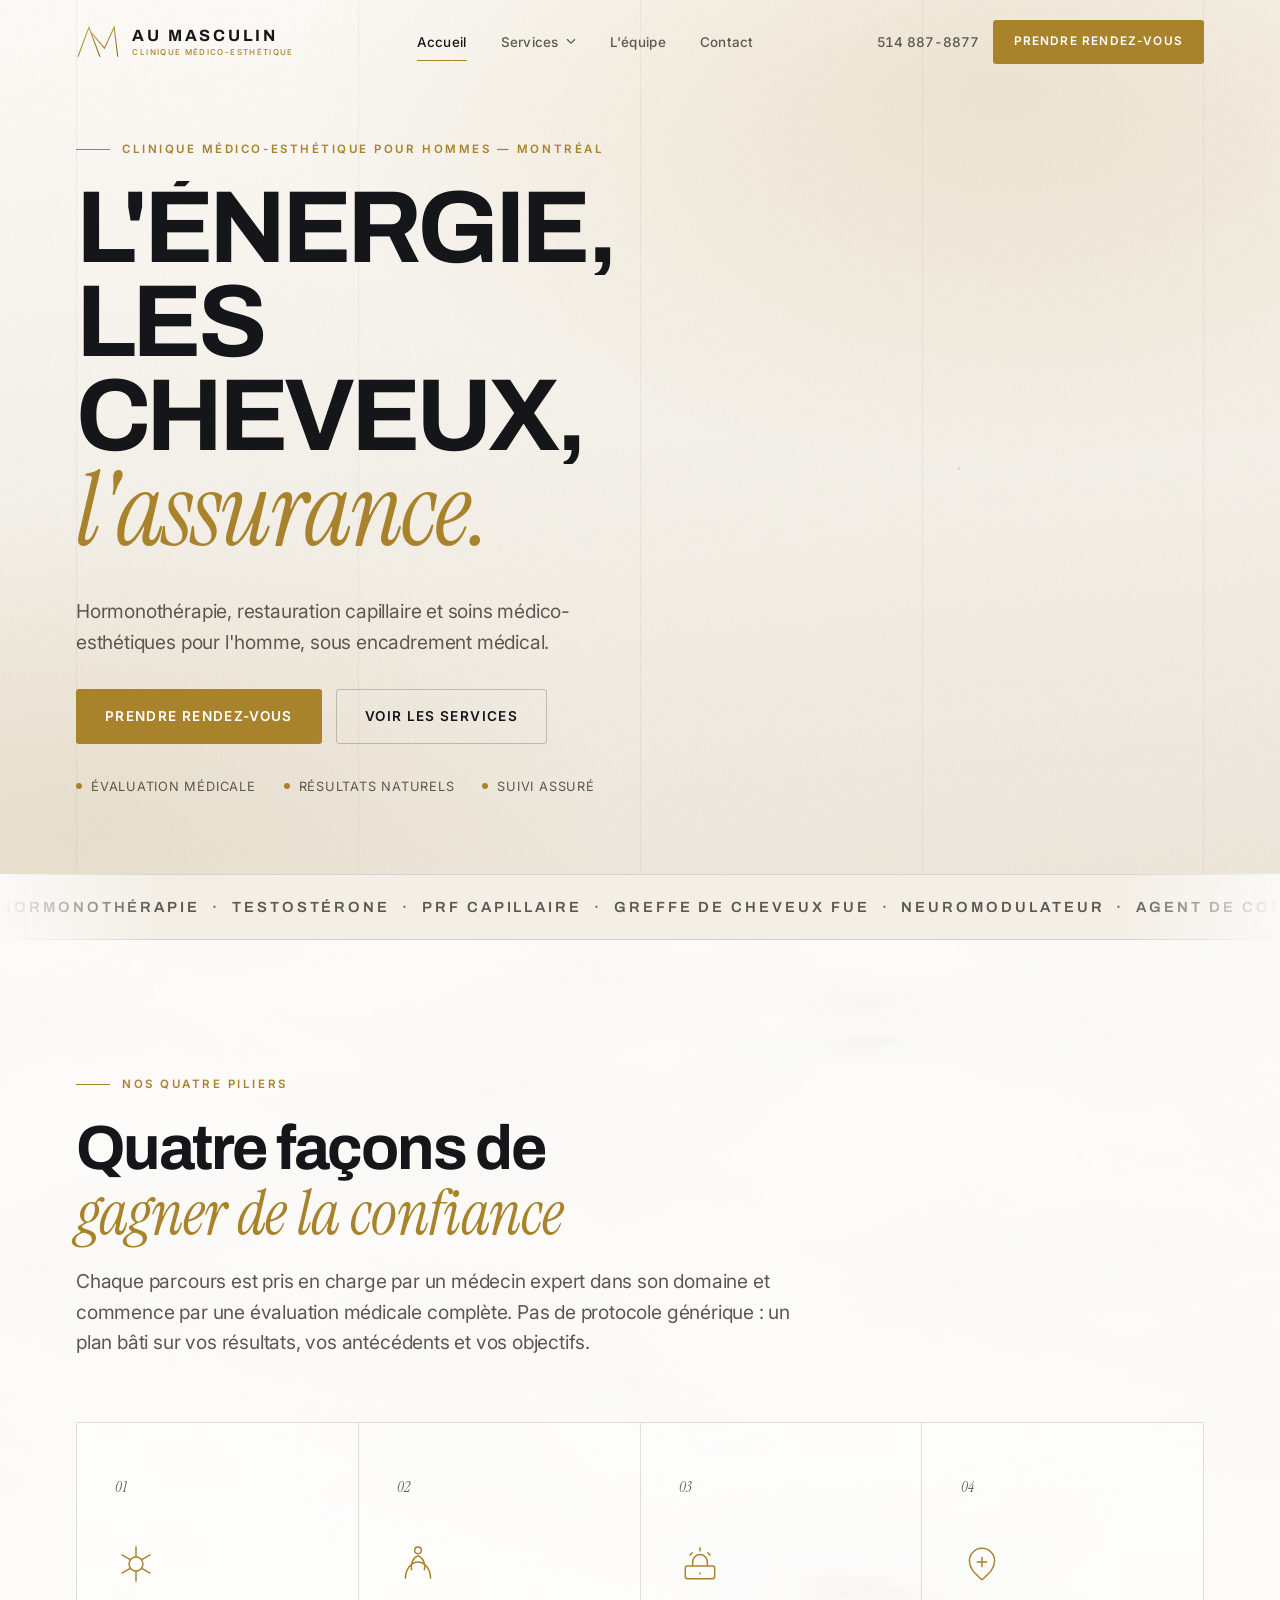
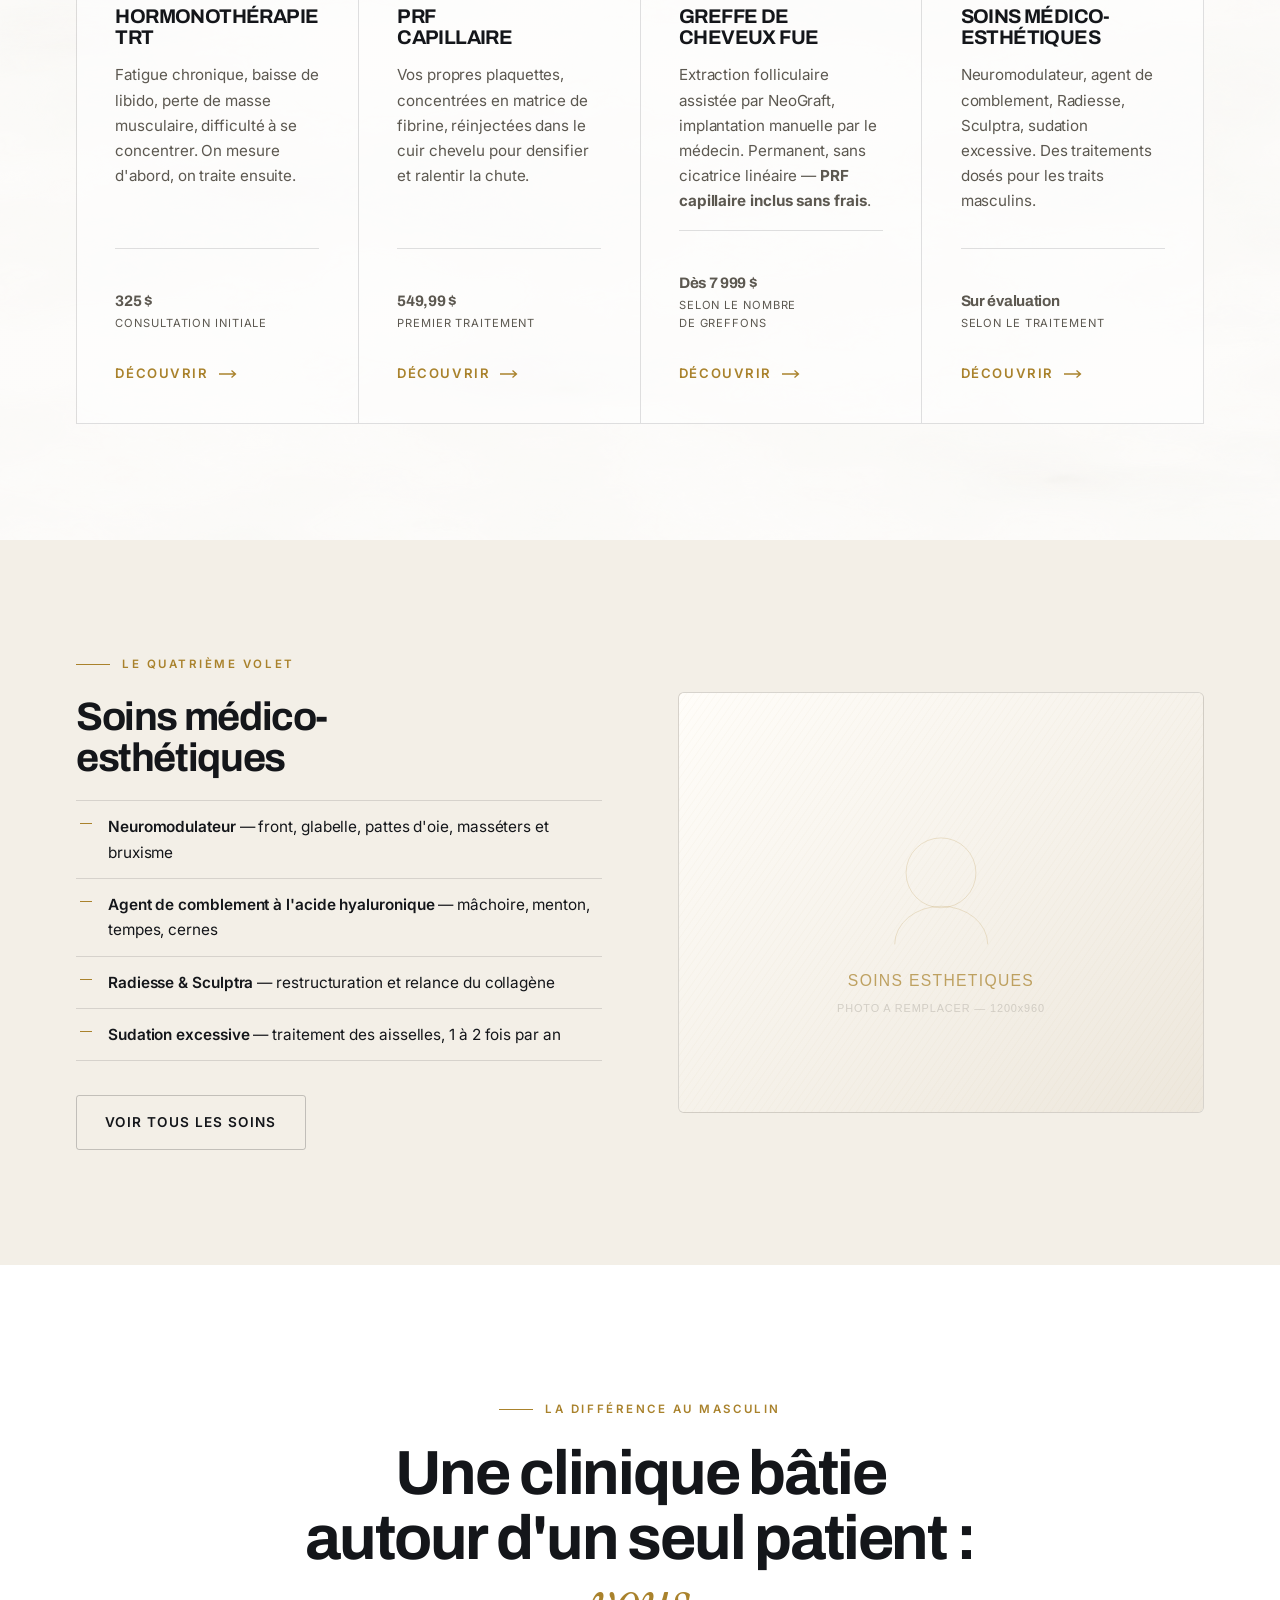
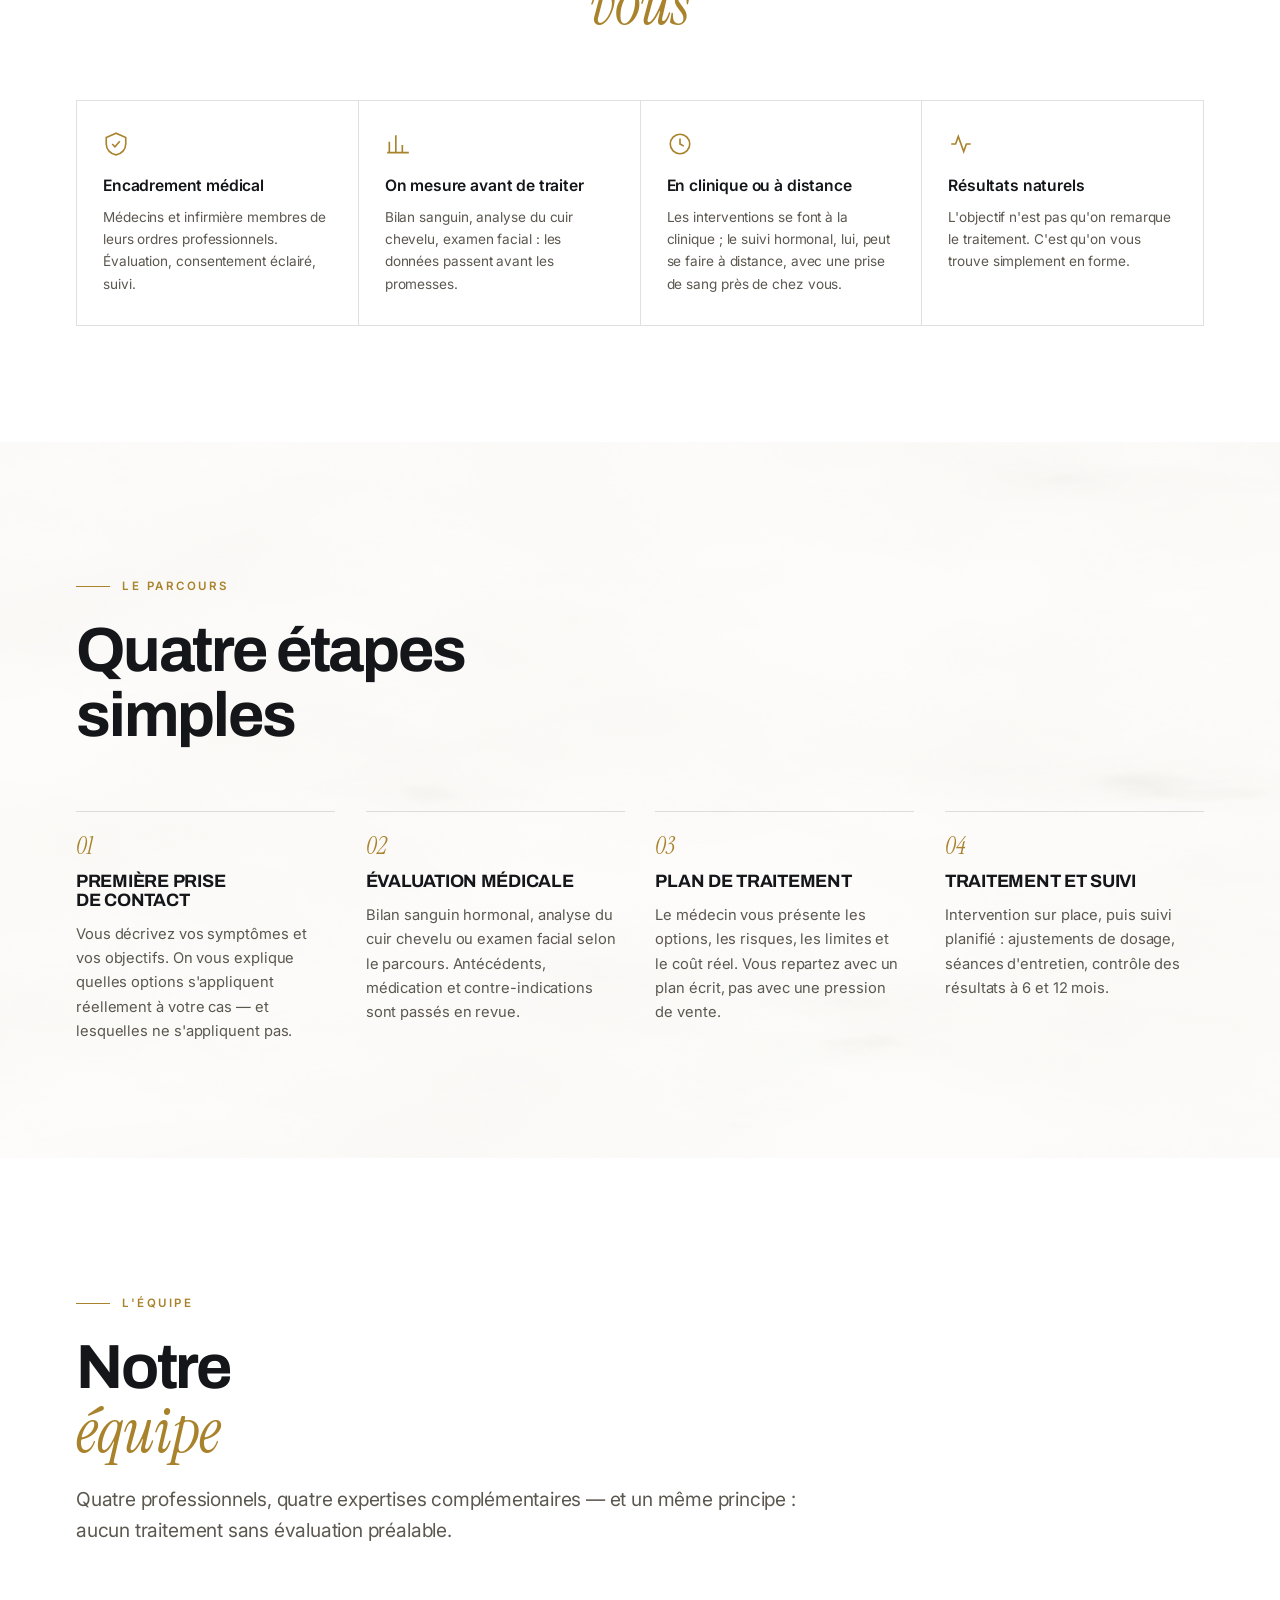
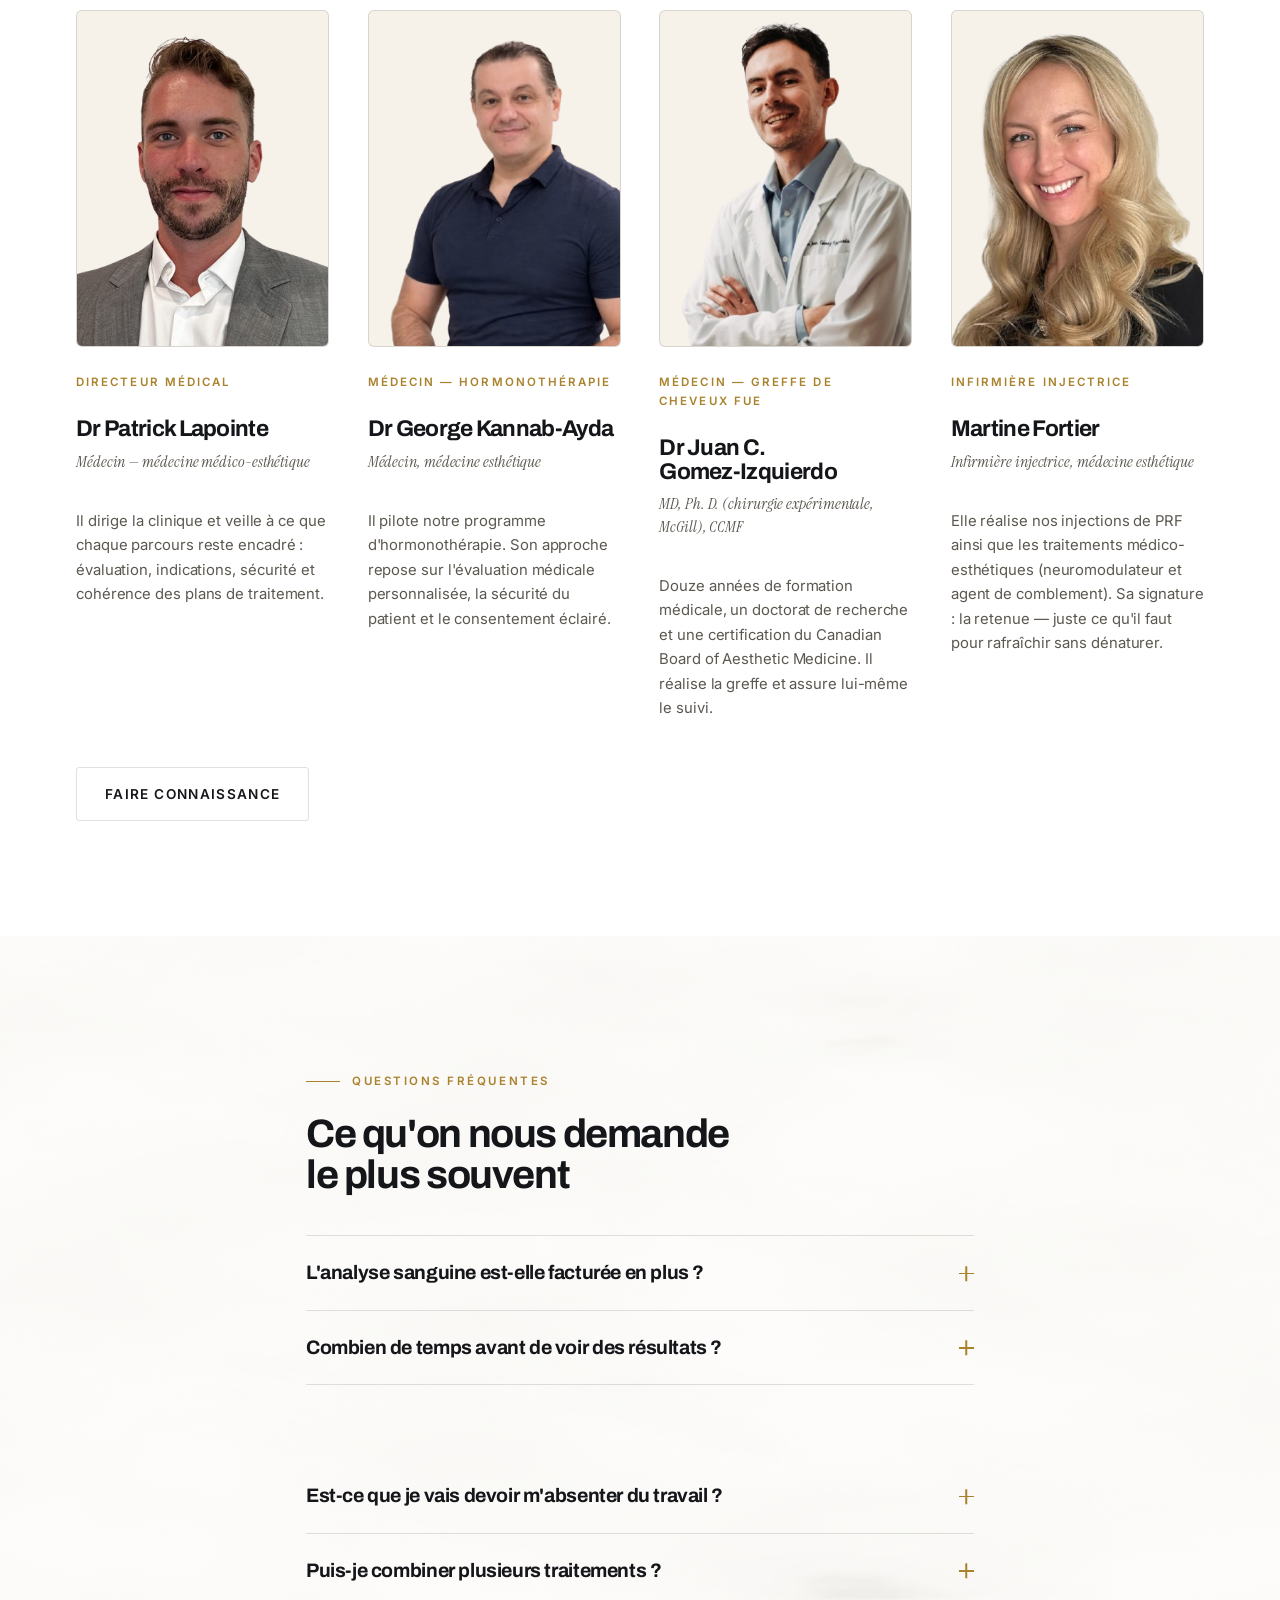
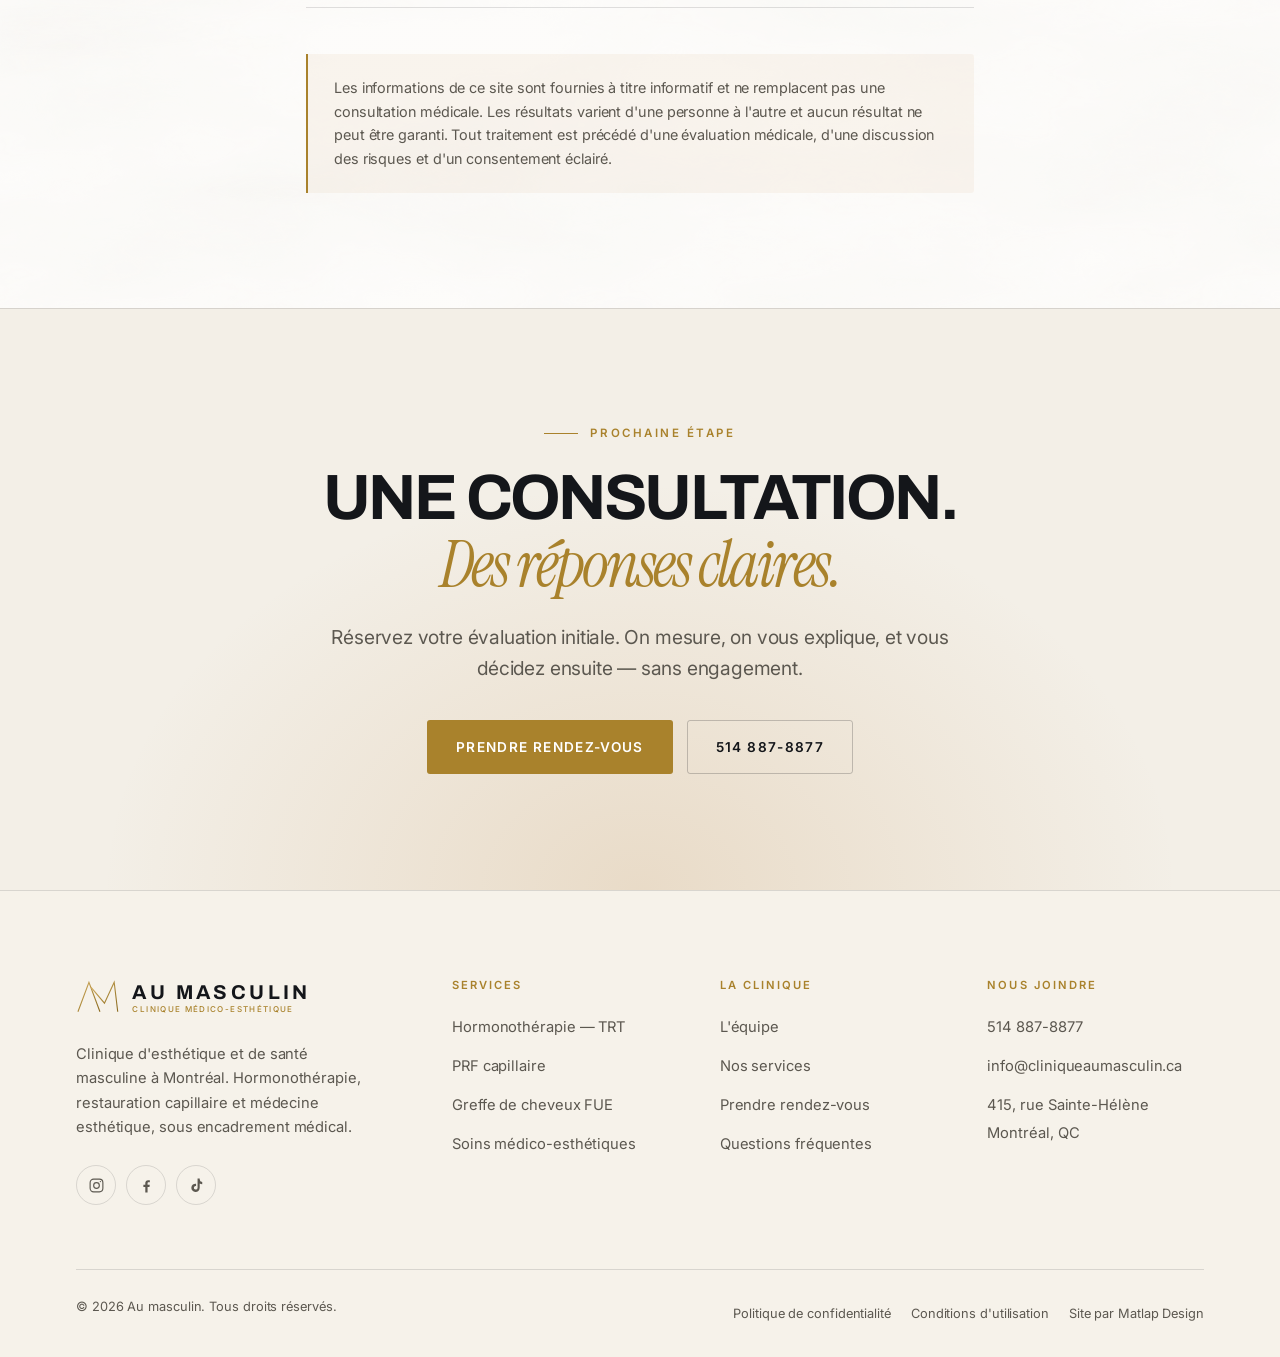
==== commit 20ee543e: "Nouveaux portraits, cadrage en CSS et correction du survol des sous-menus Photos de l'équipe remplac" ====
--- a/index.html
+++ b/index.html
@@ -338,7 +338,7 @@
 
 				<div class="team-grid" data-stagger>
 					<article class="member reveal">
-						<div class="member-photo"><img src="./assets/equipe-lapointe.jpg" alt="Dr Patrick Lapointe" width="600" height="800" loading="lazy"></div>
+						<div class="member-photo"><img src="./assets/equipe-lapointe.png" alt="Dr Patrick Lapointe" width="500" height="500" loading="lazy"></div>
 						<p class="role">Directeur médical</p>
 						<h3>Dr Patrick Lapointe</h3>
 						<p class="credentials">Médecin — médecine médico-esthétique</p>
@@ -346,7 +346,7 @@
 					</article>
 
 					<article class="member reveal">
-						<div class="member-photo"><img src="./assets/equipe-kannab.jpg" alt="Dr George Kannab-Ayda" width="600" height="800" loading="lazy"></div>
+						<div class="member-photo"><img src="./assets/equipe-kannab.png" alt="Dr George Kannab-Ayda" width="420" height="594" loading="lazy"></div>
 						<p class="role">Médecin — Hormonothérapie</p>
 						<h3>Dr George Kannab-Ayda</h3>
 						<p class="credentials">Médecin, médecine esthétique</p>
@@ -354,7 +354,7 @@
 					</article>
 
 					<article class="member reveal">
-						<div class="member-photo"><img src="./assets/equipe-gomez.jpg" alt="Dr Juan Camilo Gomez-Izquierdo" width="600" height="800" loading="lazy"></div>
+						<div class="member-photo"><img src="./assets/equipe-gomez.png" alt="Dr Juan Camilo Gomez-Izquierdo" width="500" height="500" loading="lazy"></div>
 						<p class="role">Médecin — Greffe de cheveux FUE</p>
 						<h3>Dr Juan&nbsp;C. Gomez-Izquierdo</h3>
 						<p class="credentials">MD, Ph.&nbsp;D. (chirurgie expérimentale, McGill), CCMF</p>
@@ -362,7 +362,7 @@
 					</article>
 
 					<article class="member reveal">
-						<div class="member-photo"><img src="./assets/equipe-fortier.jpg" alt="Martine Fortier, infirmière injectrice" width="600" height="800" loading="lazy"></div>
+						<div class="member-photo"><img src="./assets/equipe-fortier.png" alt="Martine Fortier, infirmière injectrice" width="500" height="500" loading="lazy"></div>
 						<p class="role">Infirmière injectrice</p>
 						<h3>Martine Fortier</h3>
 						<p class="credentials">Infirmière injectrice, médecine esthétique</p>
@@ -373,16 +373,6 @@
 				<div class="btn-row reveal mt-4">
 					<a class="btn btn--ghost" href="./equipe.html">Faire connaissance</a>
 				</div>
-			</div>
-		</section>
-
-		<!-- ============ CITATION ============ -->
-		<section class="section section--raised">
-			<div class="wrap">
-				<figure class="quote reveal">
-					<blockquote>« Un homme ne devrait pas avoir à deviner pourquoi il est fatigué depuis trois ans. Ça se mesure. »</blockquote>
-					<figcaption>La philosophie Au masculin</figcaption>
-				</figure>
 			</div>
 		</section>
 
--- a/styles/styles.css
+++ b/styles/styles.css
@@ -41,6 +41,8 @@
 	--font-serif:   'Instrument Serif', Georgia, 'Times New Roman', serif;
 
 	/* Rythme */
+	--dd-largeur:      320px;  /* largeur des sous-menus de l'en-tête */
+	--portrait-debord: 106%;   /* rognage du bas des portraits détourés */
 	--wrap:        1240px;
 	--wrap-narrow: 780px;
 	--gut:         clamp(20px, 5vw, 56px);
@@ -417,11 +419,27 @@
 .nav-item:hover .caret { transform: rotate(180deg); }
 
 /* Sous-menu */
+
+/* Pont invisible entre l'onglet et son panneau. Sans lui, traverser
+   lentement les 6 px qui les séparent fait perdre le survol de
+   .nav-item et referme le menu sous le curseur. Le pont couvre toute
+   la largeur du panneau pour tolérer un déplacement en diagonale ;
+   il reste à l'intérieur de l'en-tête, donc n'intercepte rien. */
+.nav-item.has-dd::after {
+	content: '';
+	position: absolute;
+	top: 100%;
+	left: 50%;
+	width: var(--dd-largeur);
+	height: 8px;
+	transform: translateX(-50%);
+}
+
 .dd {
 	position: absolute;
 	top: calc(100% + 6px);
 	left: 50%;
-	width: 320px;
+	width: var(--dd-largeur);
 	padding: 10px;
 	transform: translate(-50%, 8px);
 	background: var(--ink-3);
@@ -830,6 +848,21 @@
 .split-media img { width: 100%; height: 100%; object-fit: cover; }
 .split-media--wide { aspect-ratio: 5 / 4; }
 
+/* Le portrait du Dr Kannab est cadré beaucoup plus large que les trois
+   autres (pied de page jusqu'à la cuisse) : on rogne davantage le bas
+   pour ramener son buste à l'échelle du reste de l'équipe. */
+.member-photo img[src$="equipe-kannab.png"],
+.split-media--portrait img[src$="equipe-kannab.png"] { --portrait-debord: 150%; }
+
+/* Portraits détourés : même traitement que la grille d'équipe */
+.split-media--portrait img {
+	position: absolute;
+	top: 0;
+	left: 0;
+	height: var(--portrait-debord);
+	object-position: center bottom;
+}
+
 .split-body h2 { margin-bottom: 22px; }
 
 /* Liste à puces bronze */
@@ -1061,11 +1094,21 @@
 	background: var(--paper-2);
 	border: 1px solid var(--line);
 }
-.member-photo img { width: 100%; height: 100%; object-fit: cover; filter: grayscale(1); transition: filter .5s var(--ease), transform .8s var(--ease); }
-.member:hover .member-photo img { filter: grayscale(0); transform: scale(1.03); }
-/* Les portraits sont détourés sur fond clair : pas de voile sombre. */
-.member-photo img { filter: none; }
-.member:hover .member-photo img { filter: none; }
+/* Les portraits sont détourés sur fond clair : pas de voile sombre.
+   Le sujet est collé au bas du cadre (object-position) et la hauteur
+   déborde légèrement : le surplus sort sous le cadre et y est rogné
+   par overflow: hidden, ce qui resserre le cadrage sur le buste. */
+.member-photo img {
+	position: absolute;
+	top: 0;
+	left: 0;
+	width: 100%;
+	height: var(--portrait-debord);
+	object-fit: cover;
+	object-position: center bottom;
+	transition: transform .8s var(--ease);
+}
+.member:hover .member-photo img { transform: scale(1.03); }
 .member .role {
 	font-size: .72rem;
 	font-weight: 600;
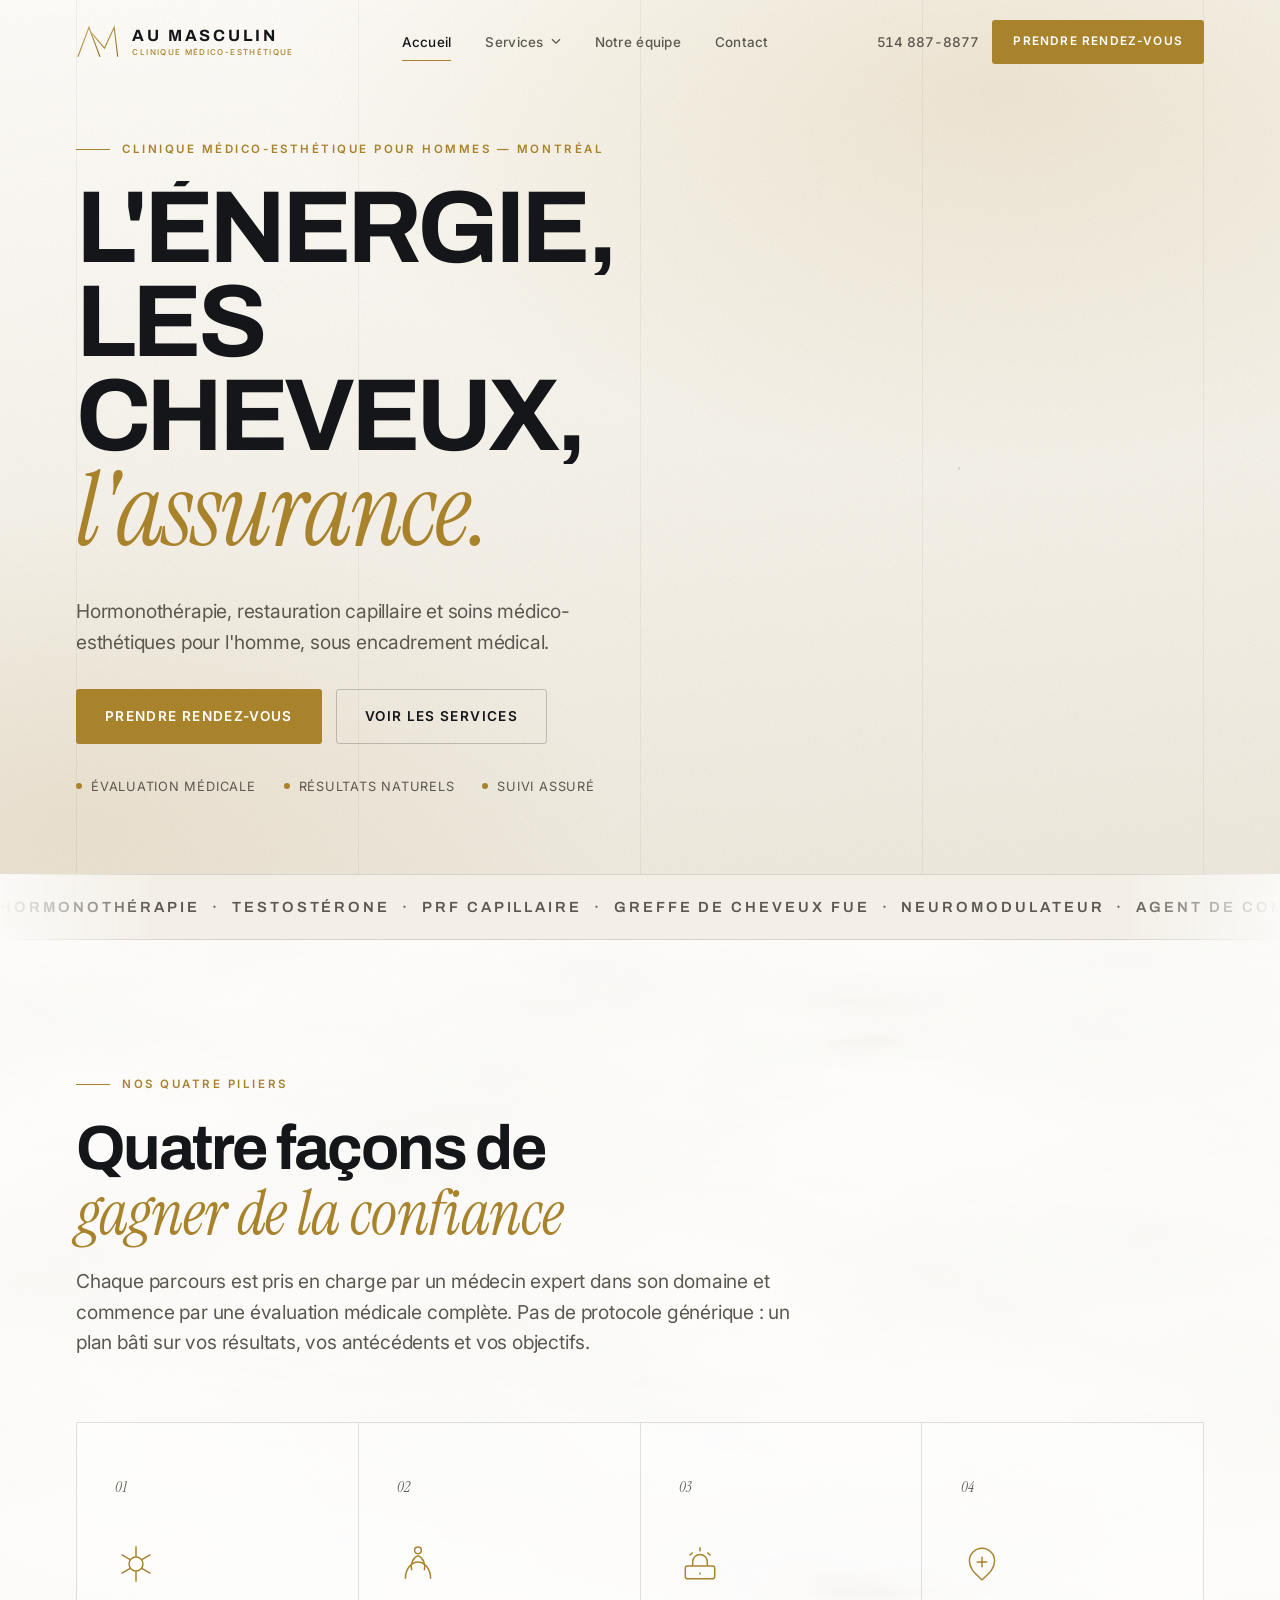
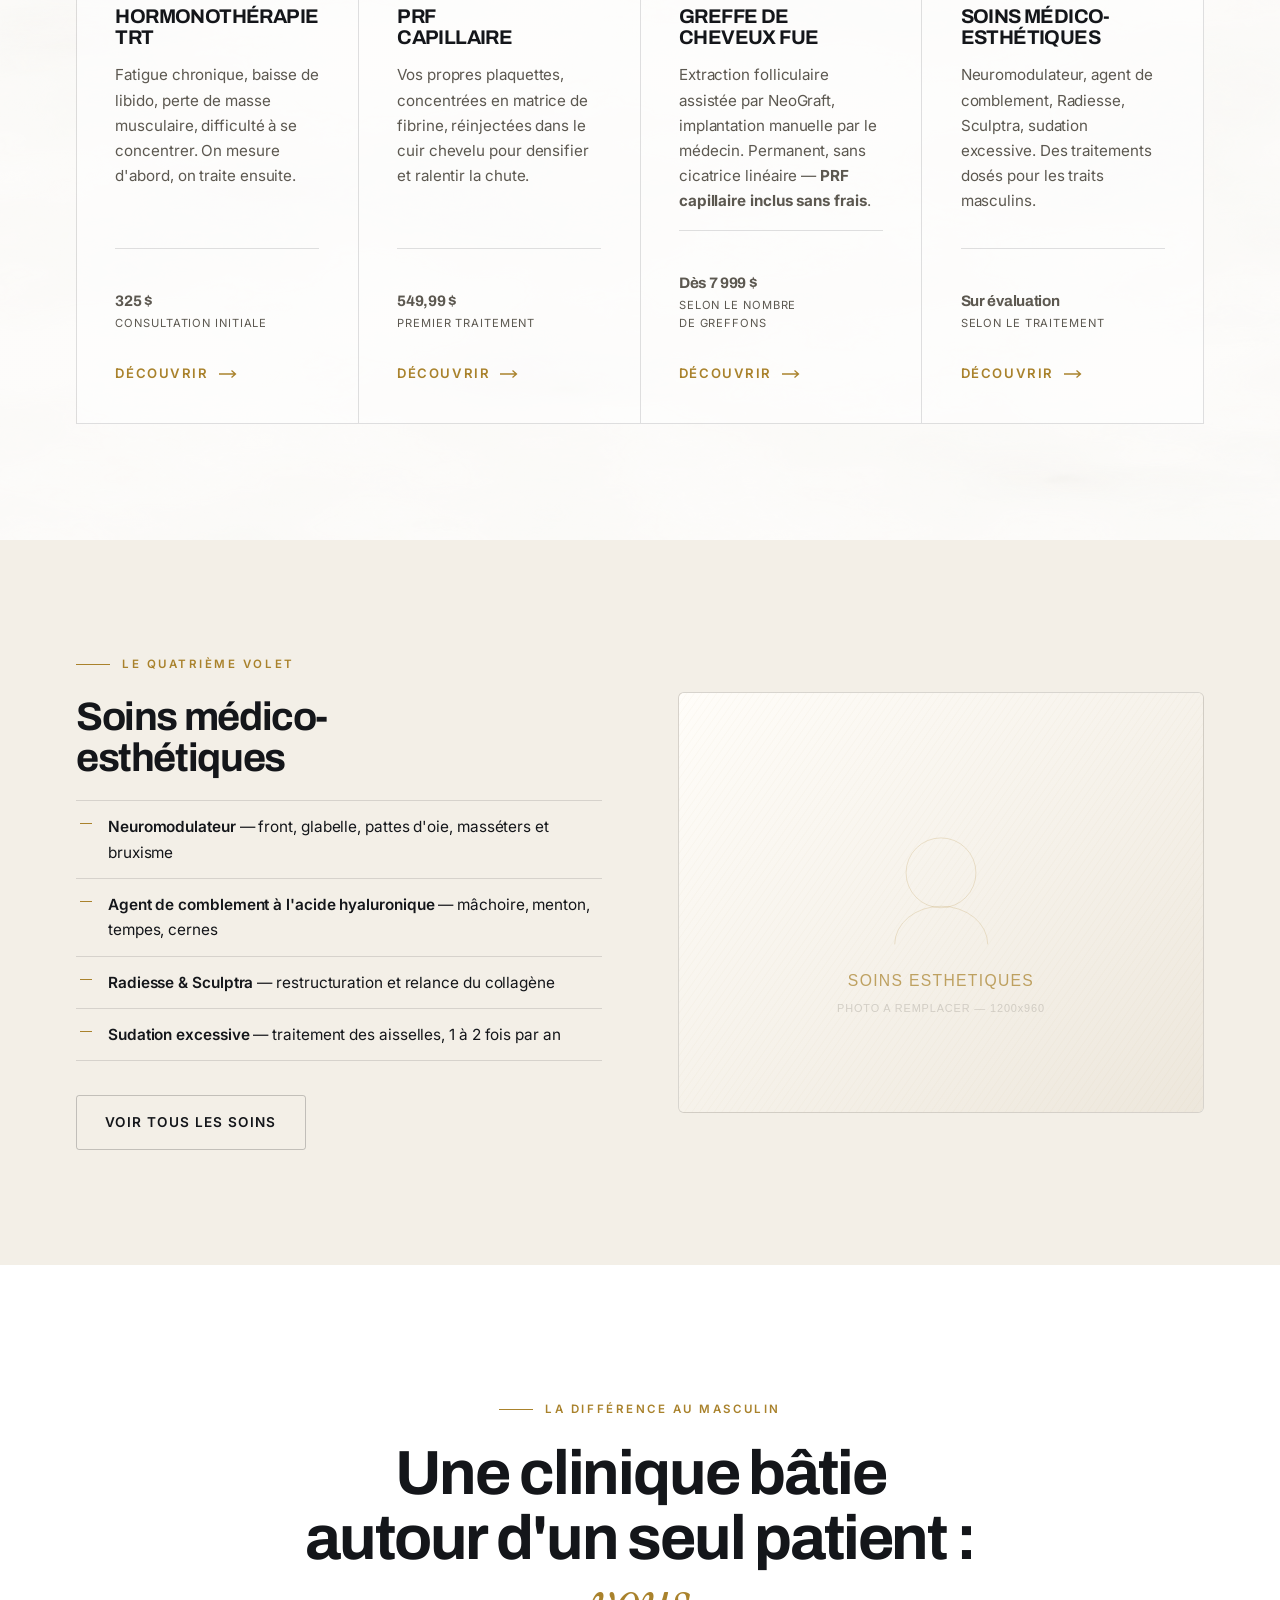
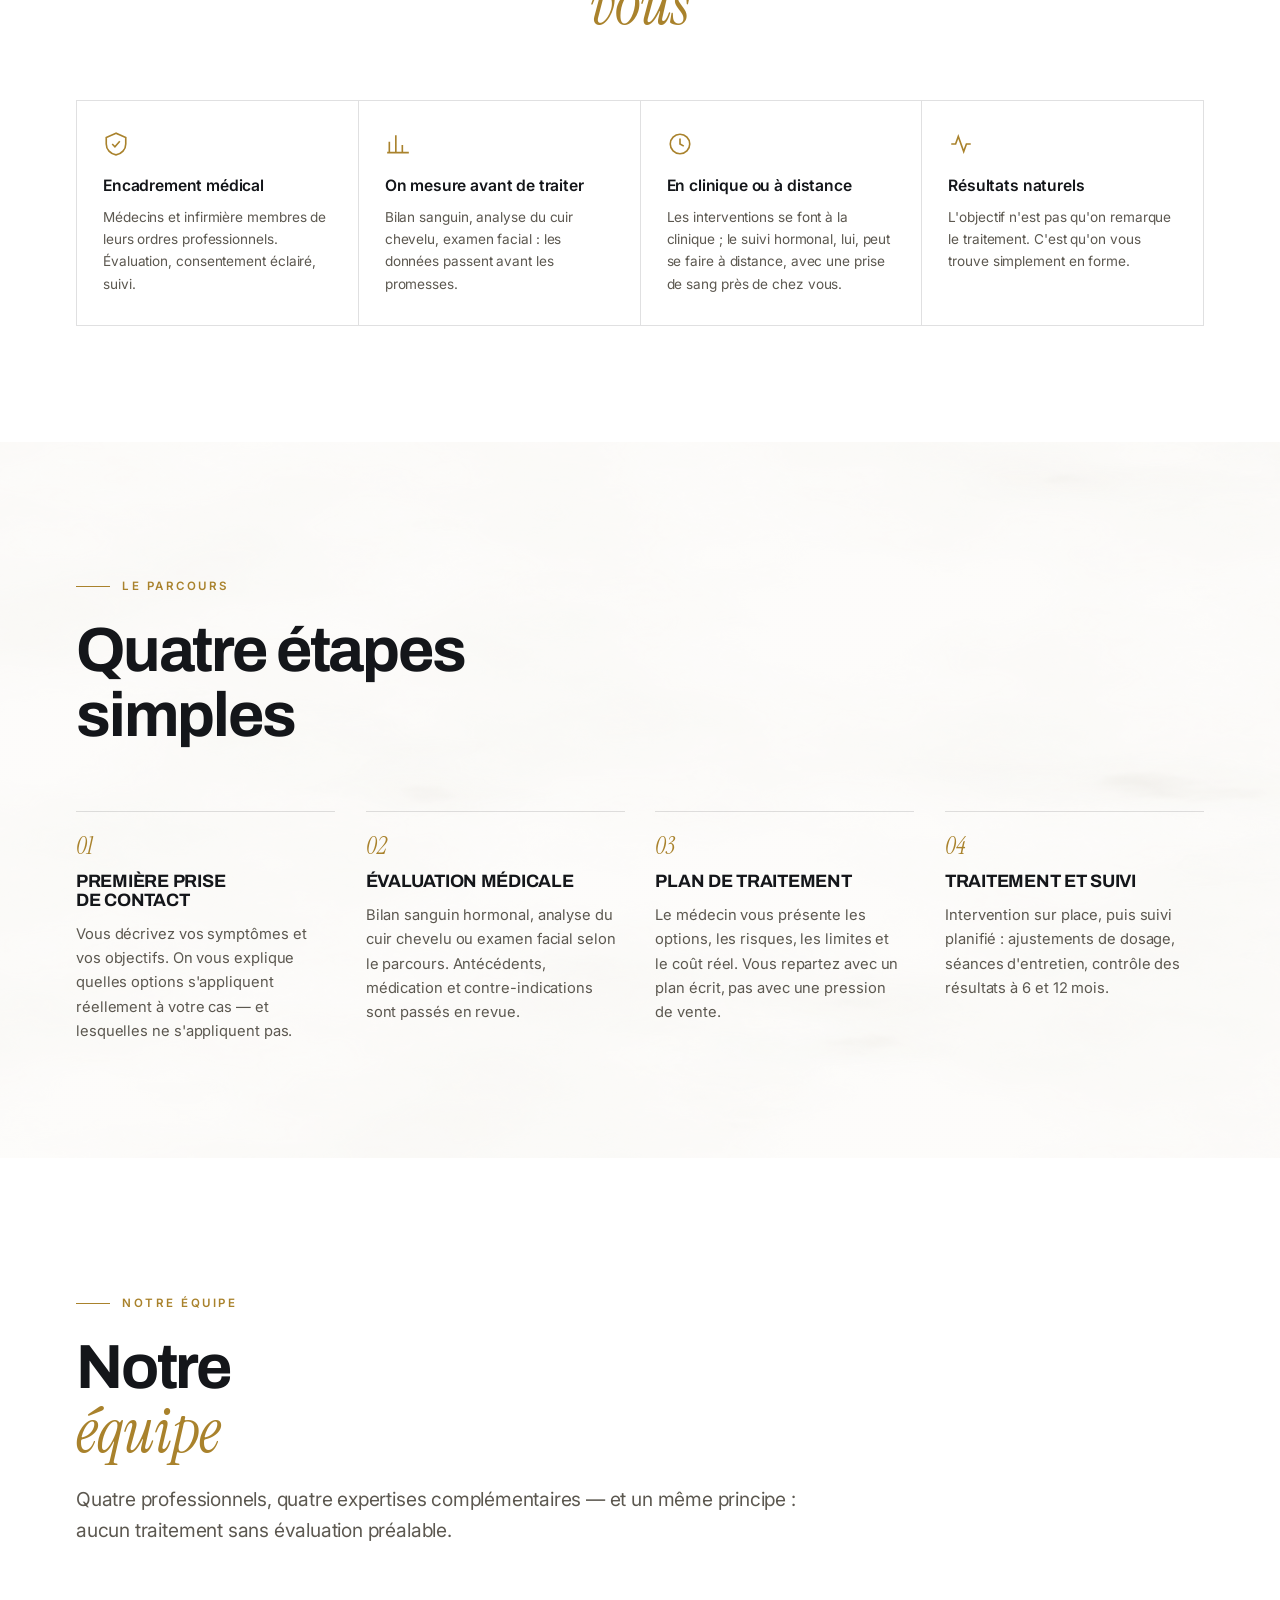
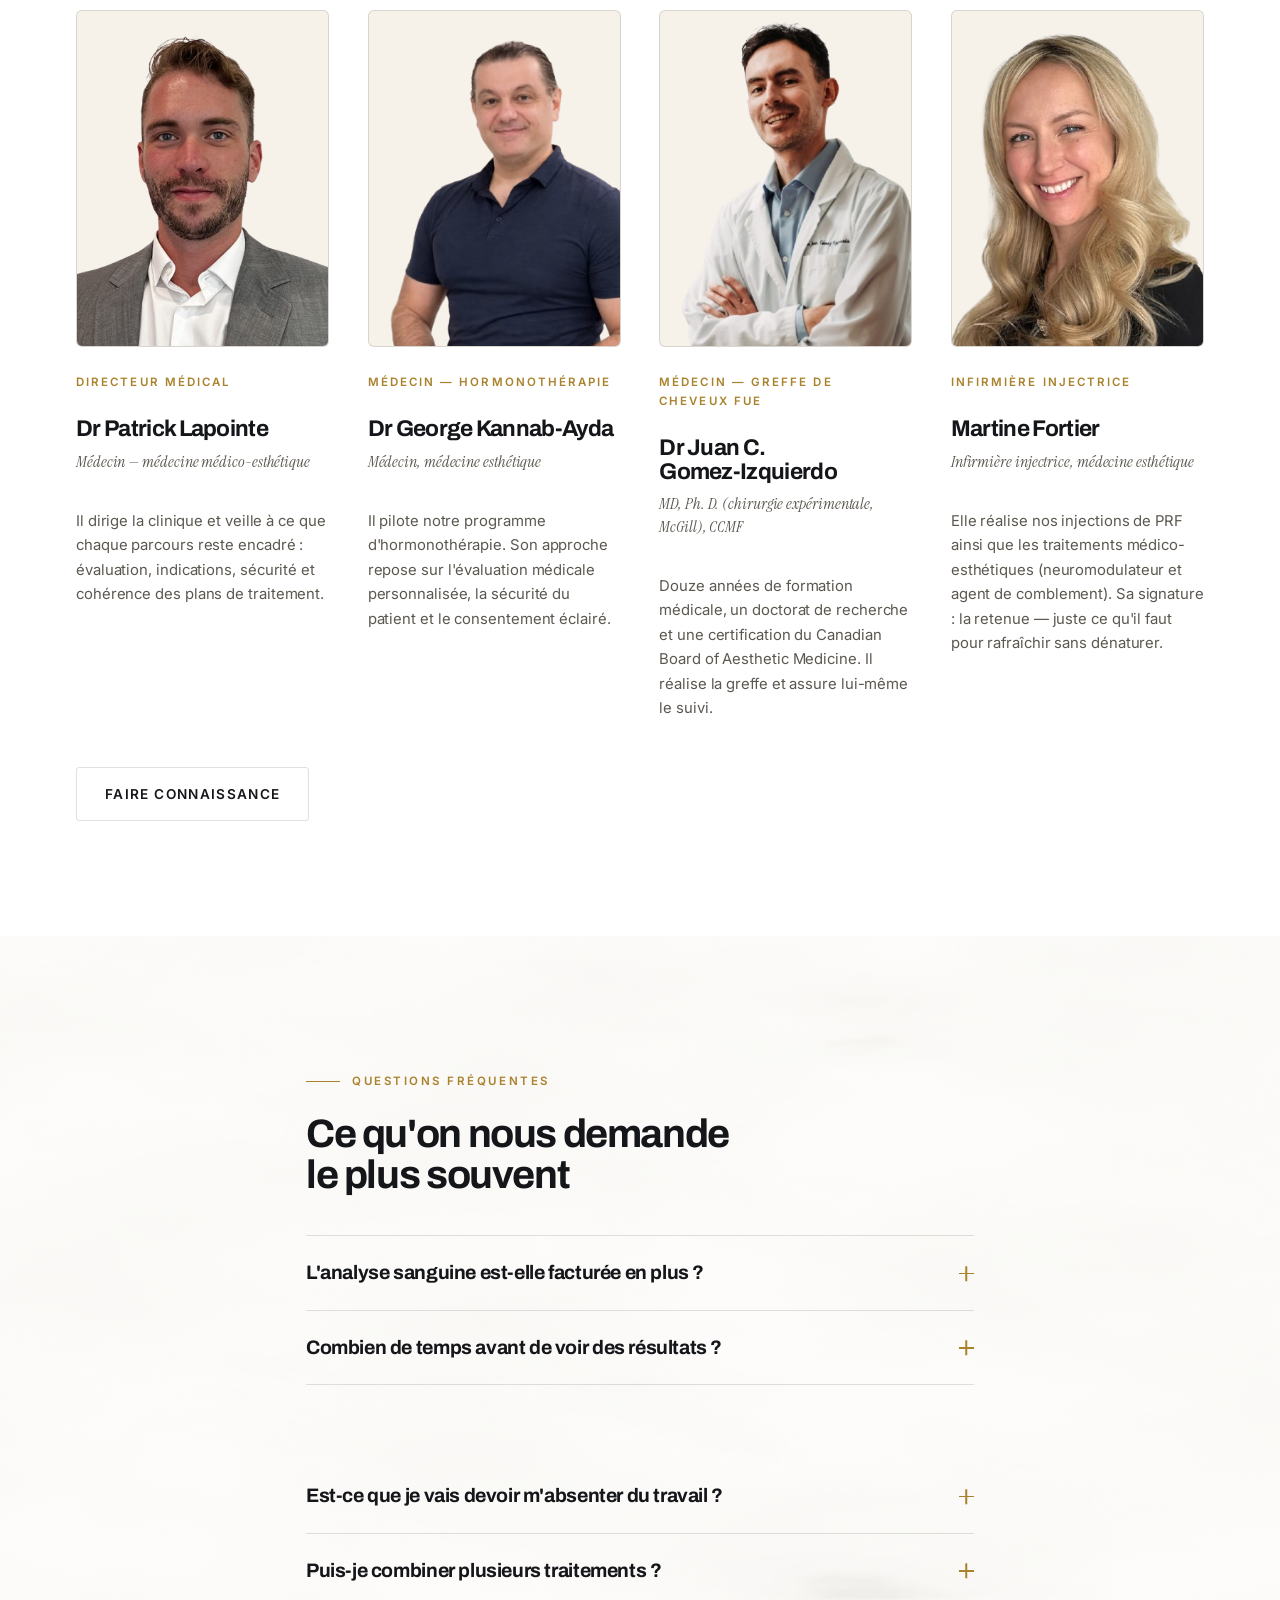
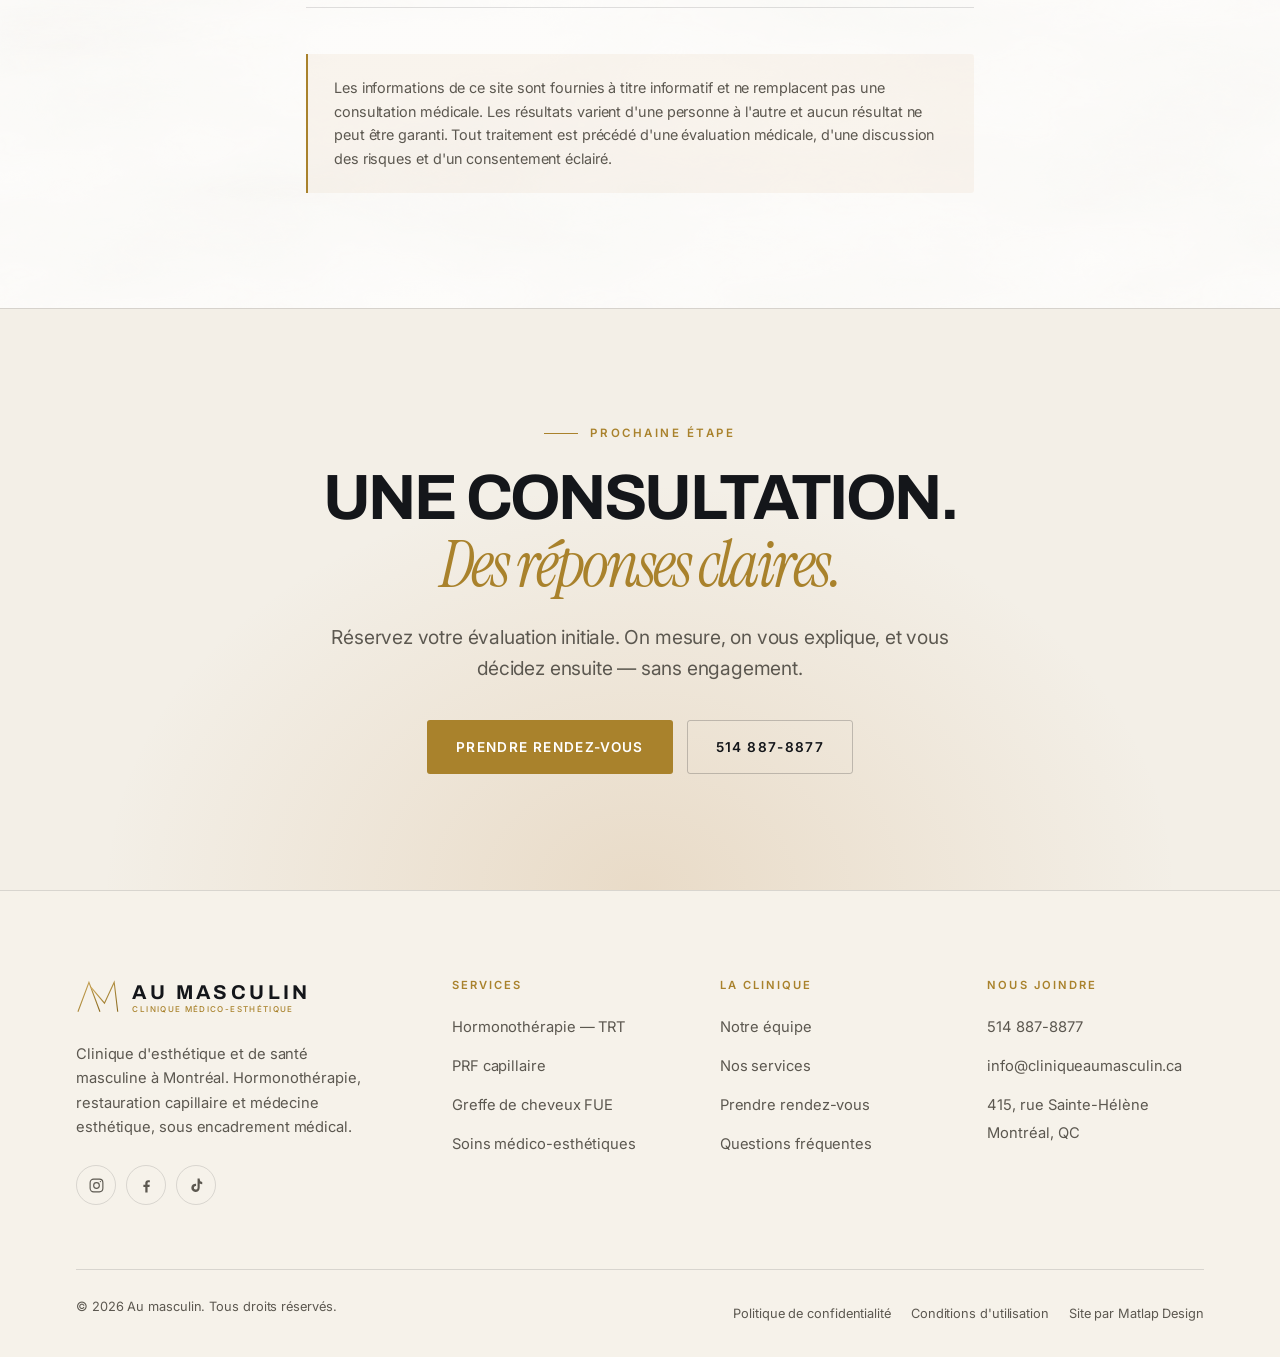
==== commit ed11981b: "Correctifs mobiles : portraits, tarifs, pastilles et libellés Portraits coupés sur téléphone — sous " ====
--- a/index.html
+++ b/index.html
@@ -85,7 +85,7 @@
 							<a class="dd-link" href="./soins-esthetiques.html"><strong>Soins médico-esthétiques</strong><span>Neuromodulateur, agent de comblement, sudation excessive</span></a>
 						</div>
 					</li>
-					<li class="nav-item"><a class="nav-link" href="./equipe.html">L'équipe</a></li>
+					<li class="nav-item"><a class="nav-link" href="./equipe.html">Notre équipe</a></li>
 					<li class="nav-item"><a class="nav-link" href="./contact.html">Contact</a></li>
 				</ul>
 			</nav>
@@ -112,7 +112,7 @@
 					<li><a href="./soins-esthetiques.html">Soins médico-esthétiques</a></li>
 				</ul>
 			</li>
-			<li><a href="./equipe.html">L'équipe</a></li>
+			<li><a href="./equipe.html">Notre équipe</a></li>
 			<li><a href="./contact.html">Contact</a></li>
 		</ul>
 		<div class="drawer-foot">
@@ -331,7 +331,7 @@
 		<section class="section section--paper">
 			<div class="wrap">
 				<div class="section-head reveal">
-					<p class="eyebrow">L'équipe</p>
+					<p class="eyebrow">Notre équipe</p>
 					<h2 class="h-lg">Notre<br><em class="serif-note bronze">équipe</em></h2>
 					<p class="lead">Quatre professionnels, quatre expertises complémentaires — et un même principe : aucun traitement sans évaluation préalable.</p>
 				</div>
@@ -458,7 +458,7 @@
 				<nav class="footer-col" aria-label="La clinique">
 					<h4>La clinique</h4>
 					<ul>
-						<li><a href="./equipe.html">L'équipe</a></li>
+						<li><a href="./equipe.html">Notre équipe</a></li>
 						<li><a href="./index.html#services">Nos services</a></li>
 						<li><a href="./contact.html">Prendre rendez-vous</a></li>
 						<li><a href="./contact.html#faq">Questions fréquentes</a></li>
@@ -480,7 +480,7 @@
 				<div class="footer-legal">
 					<a href="./contact.html">Politique de confidentialité</a>
 					<a href="./contact.html">Conditions d'utilisation</a>
-					<span>Site par <a href="https://www.matlapdesign.com" rel="noopener">Matlap Design</a></span>
+					<span>Site par <a href="https://matlap.ca" rel="noopener">Matlap Design</a></span>
 				</div>
 			</div>
 		</div>
--- a/styles/styles.css
+++ b/styles/styles.css
@@ -748,7 +748,7 @@
 	line-height: 1;
 	font-variant-numeric: tabular-nums;
 }
-.hero-price .amount sup { font-size: .42em; top: -1em; margin-left: 2px; color: var(--bronze); }
+.hero-price .amount sup { font-size: .5em; margin-left: 3px; color: var(--bronze); }
 .hero-price p { margin-top: 12px; font-size: .88rem; color: var(--text-dim); }
 
 /* ============================================================
@@ -847,6 +847,10 @@
 }
 .split-media img { width: 100%; height: 100%; object-fit: cover; }
 .split-media--wide { aspect-ratio: 5 / 4; }
+
+/* Cadre vertical explicite : les portraits de l'équipe doivent garder
+   leur format même quand les blocs passent en une colonne. */
+.split-media--tall { aspect-ratio: 4 / 5; }
 
 /* Le portrait du Dr Kannab est cadré beaucoup plus large que les trois
    autres (pied de page jusqu'à la cuisse) : on rogne davantage le bas
@@ -954,14 +958,17 @@
 
 /* Variante agrandie — met le rabais en évidence */
 .price-tag--lg {
-	padding: 10px 18px;
-	font-size: .86rem;
-	letter-spacing: .08em;
+	padding: 9px 16px;
+	font-size: .74rem;
+	letter-spacing: .1em;
 }
 
 .price-card h3 { font-size: 1.18rem; text-transform: uppercase; letter-spacing: -.015em; }
-.price-card > p { margin-top: 12px; font-size: .9rem; color: var(--text-dim); }
-.section--paper .price-card > p { color: var(--text-ink-2); }
+/* Le paragraphe de description seulement : sans le `:not()`, cette règle
+   est plus spécifique que `.price-amount` et ramenait le montant à
+   .9rem en gris — le symbole $ en devenait illisible. */
+.price-card > p:not(.price-amount) { margin-top: 12px; font-size: .9rem; color: var(--text-dim); }
+.section--paper .price-card > p:not(.price-amount) { color: var(--text-ink-2); }
 
 .price-amount {
 	margin: 26px 0 22px;
@@ -972,7 +979,7 @@
 	line-height: 1;
 	font-variant-numeric: tabular-nums;
 }
-.price-amount sup { font-size: .36em; top: -1.1em; margin-left: 3px; color: var(--bronze); }
+.price-amount sup { font-size: .44em; margin-left: 3px; color: var(--bronze); }
 .price-amount .per {
 	display: block;
 	margin-top: 8px;
@@ -1619,19 +1626,23 @@
 .promo--lg {
 	flex-wrap: wrap;
 	gap: 8px;
-	padding: 12px 22px;
-	font-size: .78rem;
+	padding: 10px 20px;
+	font-size: .74rem;
 	background: rgba(169, 130, 44, .14);
 }
 
 .promo--lg b {
 	font-family: var(--font-display);
-	font-size: clamp(1.15rem, 2.1vw, 1.5rem);
+	font-size: clamp(1rem, 1.5vw, 1.2rem);
 	font-weight: 800;
 	letter-spacing: -.01em;
 	text-transform: none;
 	color: var(--bronze-lo);
 }
+
+/* La pastille est en capitales : l'ordinal reste en bas de casse,
+   sinon « 3e » se lit « 3E ». */
+.promo sup { font-size: .78em; text-transform: lowercase; }
 
 .finance {
 	display: grid;
--- a/styles/mediaqueries.css
+++ b/styles/mediaqueries.css
@@ -51,6 +51,14 @@
 	.split--reverse .split-media { order: 0; }
 	.split-media { aspect-ratio: 3 / 2; }
 	.split-media--wide { aspect-ratio: 3 / 2; }
+	/* Les portraits, eux, gardent leur format vertical : aplatis en 3/2,
+	   le cadrage sort la tête du sujet hors du cadre. Largeur plafonnée
+	   pour qu'ils ne prennent pas toute la hauteur de l'écran.
+	   `width: 100%` est obligatoire : une marge automatique annule
+	   l'étirement d'un élément de grille, et le cadre — dont l'image est
+	   en position absolue — s'effondrerait à zéro. */
+	.split-media--tall,
+	.split-media--portrait { aspect-ratio: 4 / 5; width: 100%; max-width: 380px; margin-inline: auto; }
 
 	.svc-grid { grid-template-columns: 1fr; }
 	.svc,
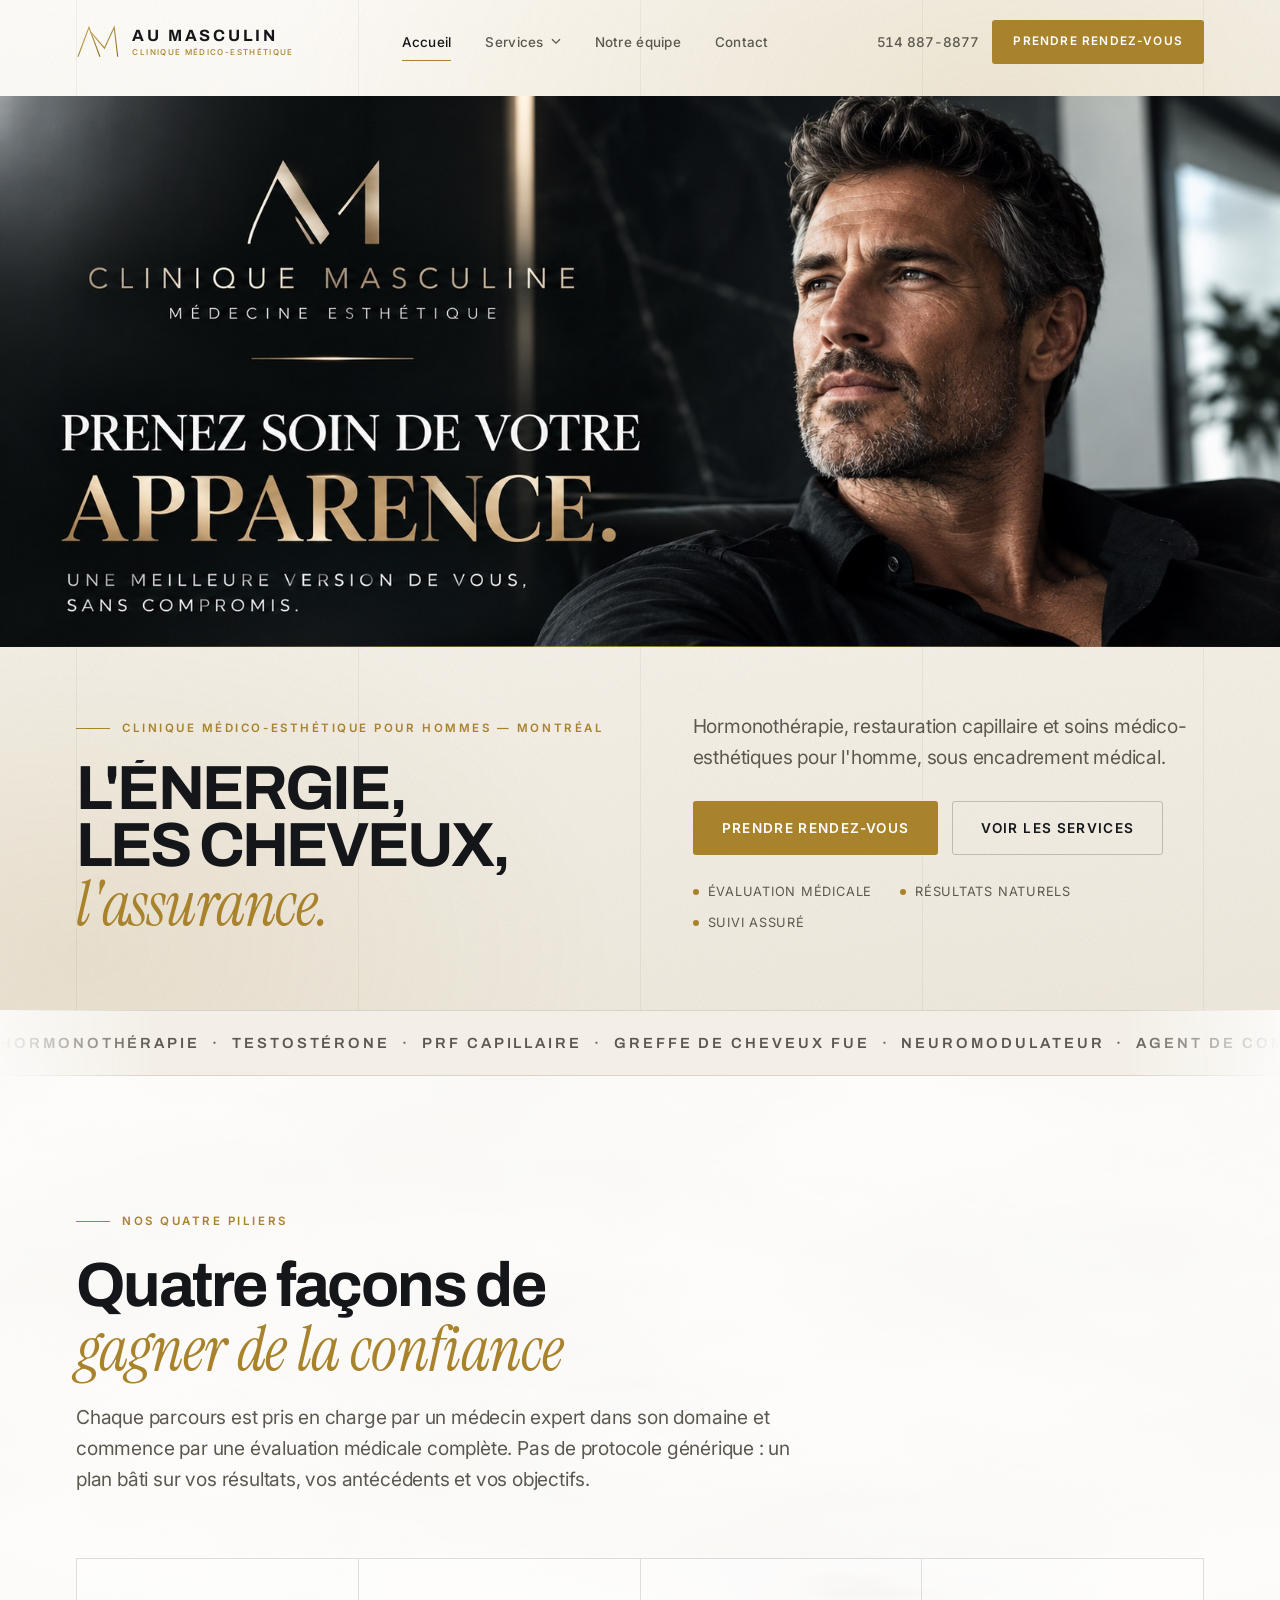
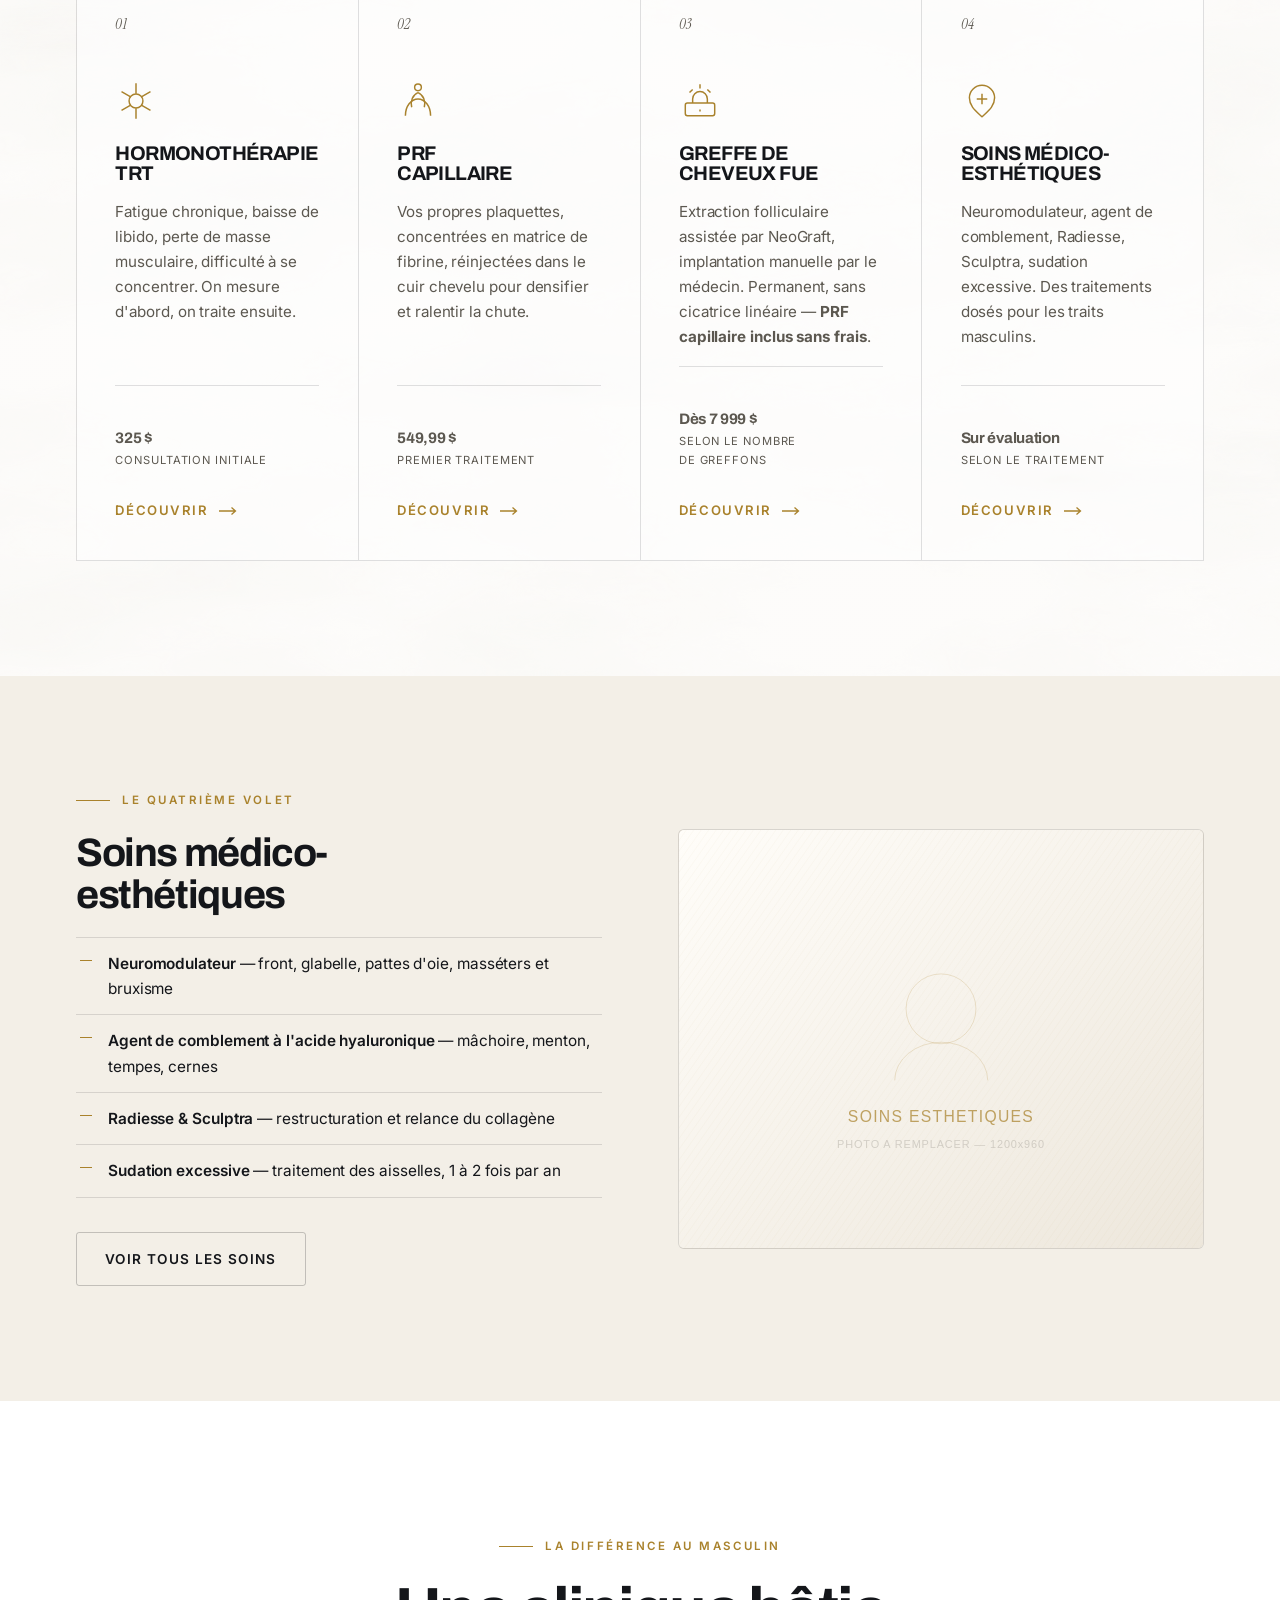
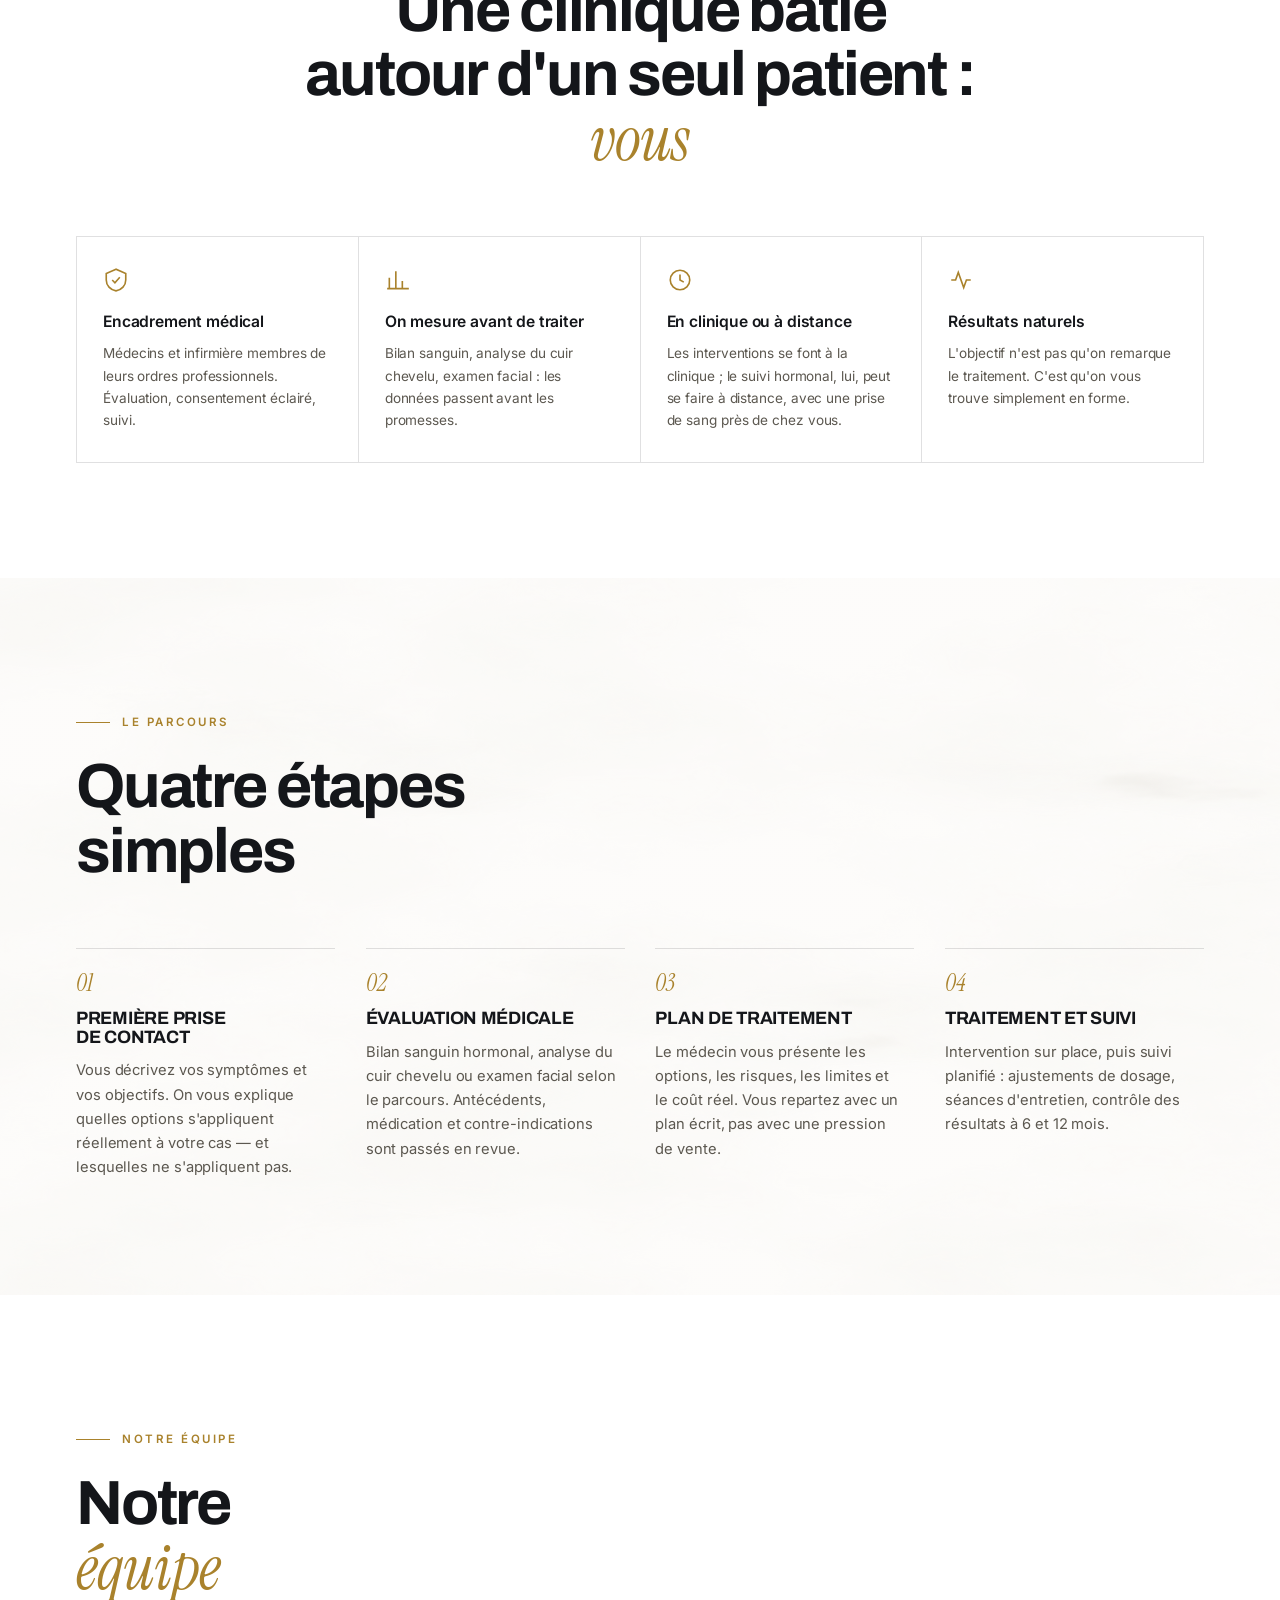
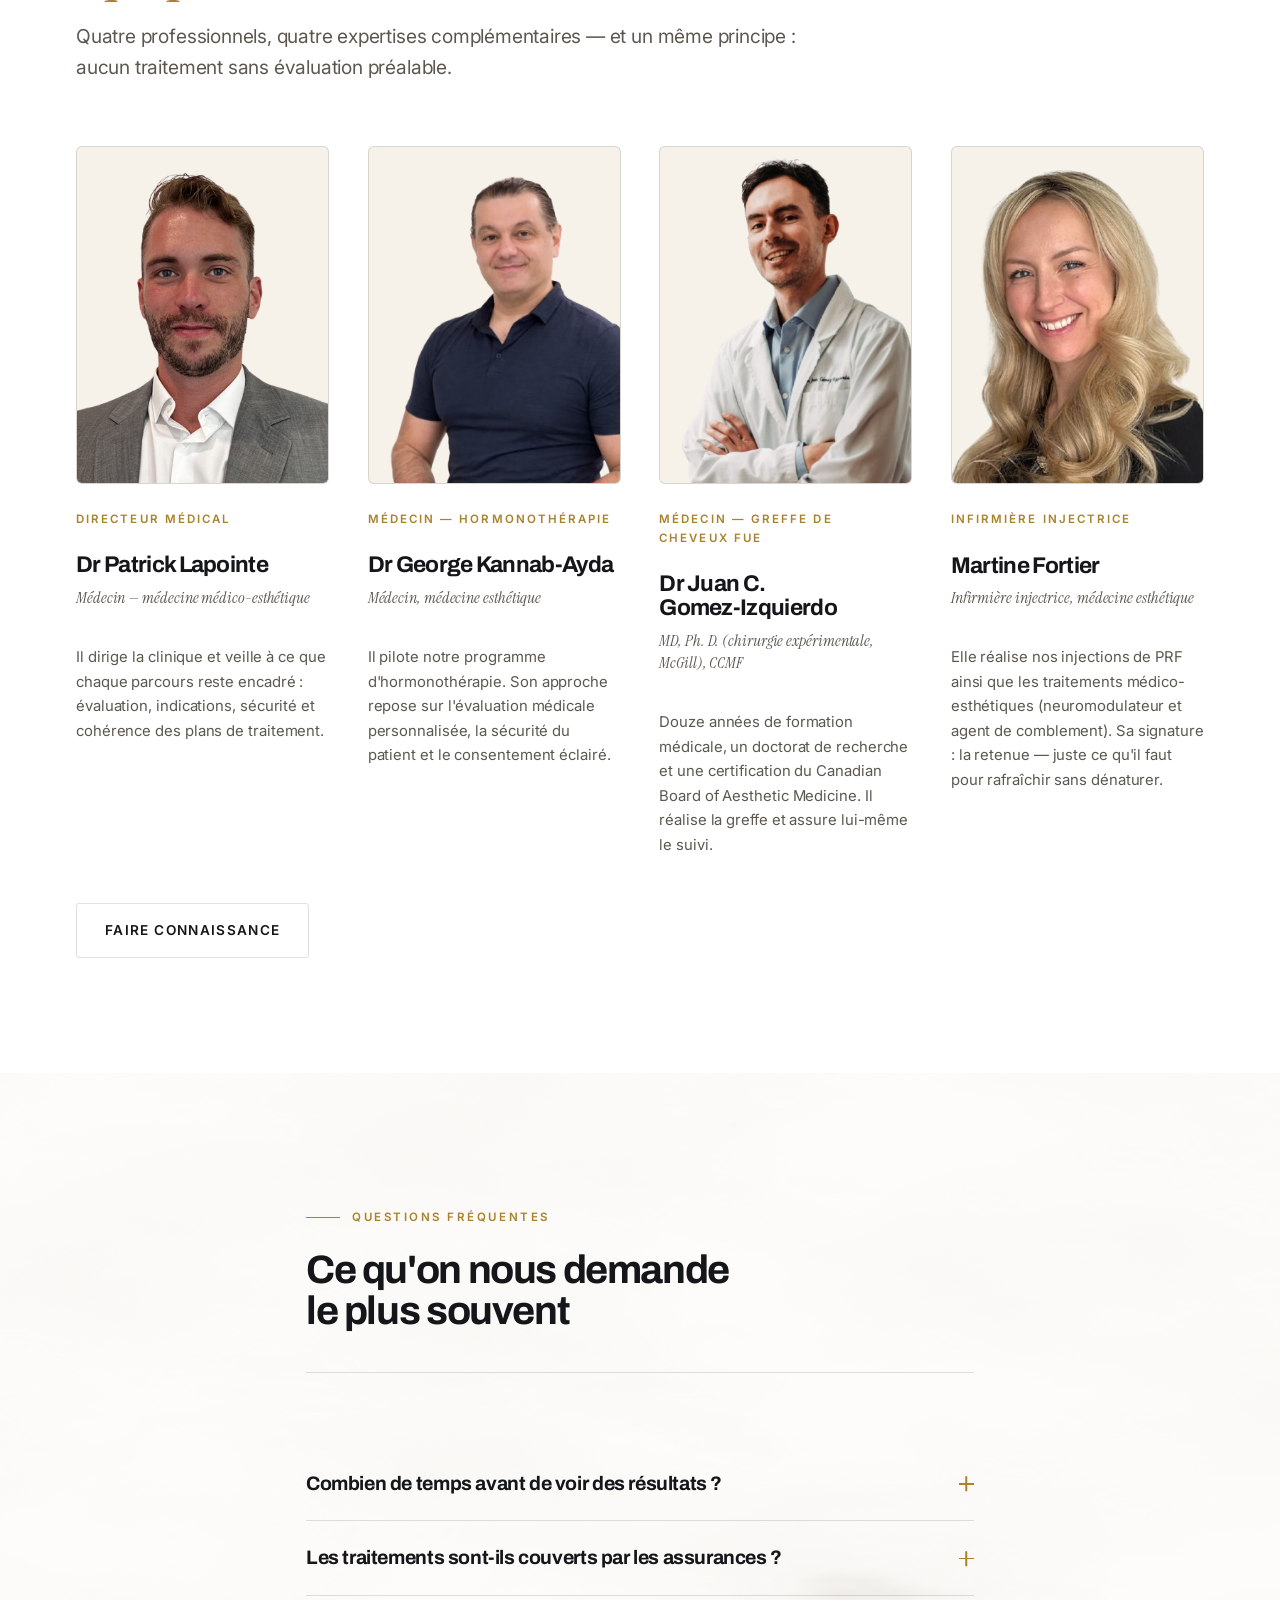
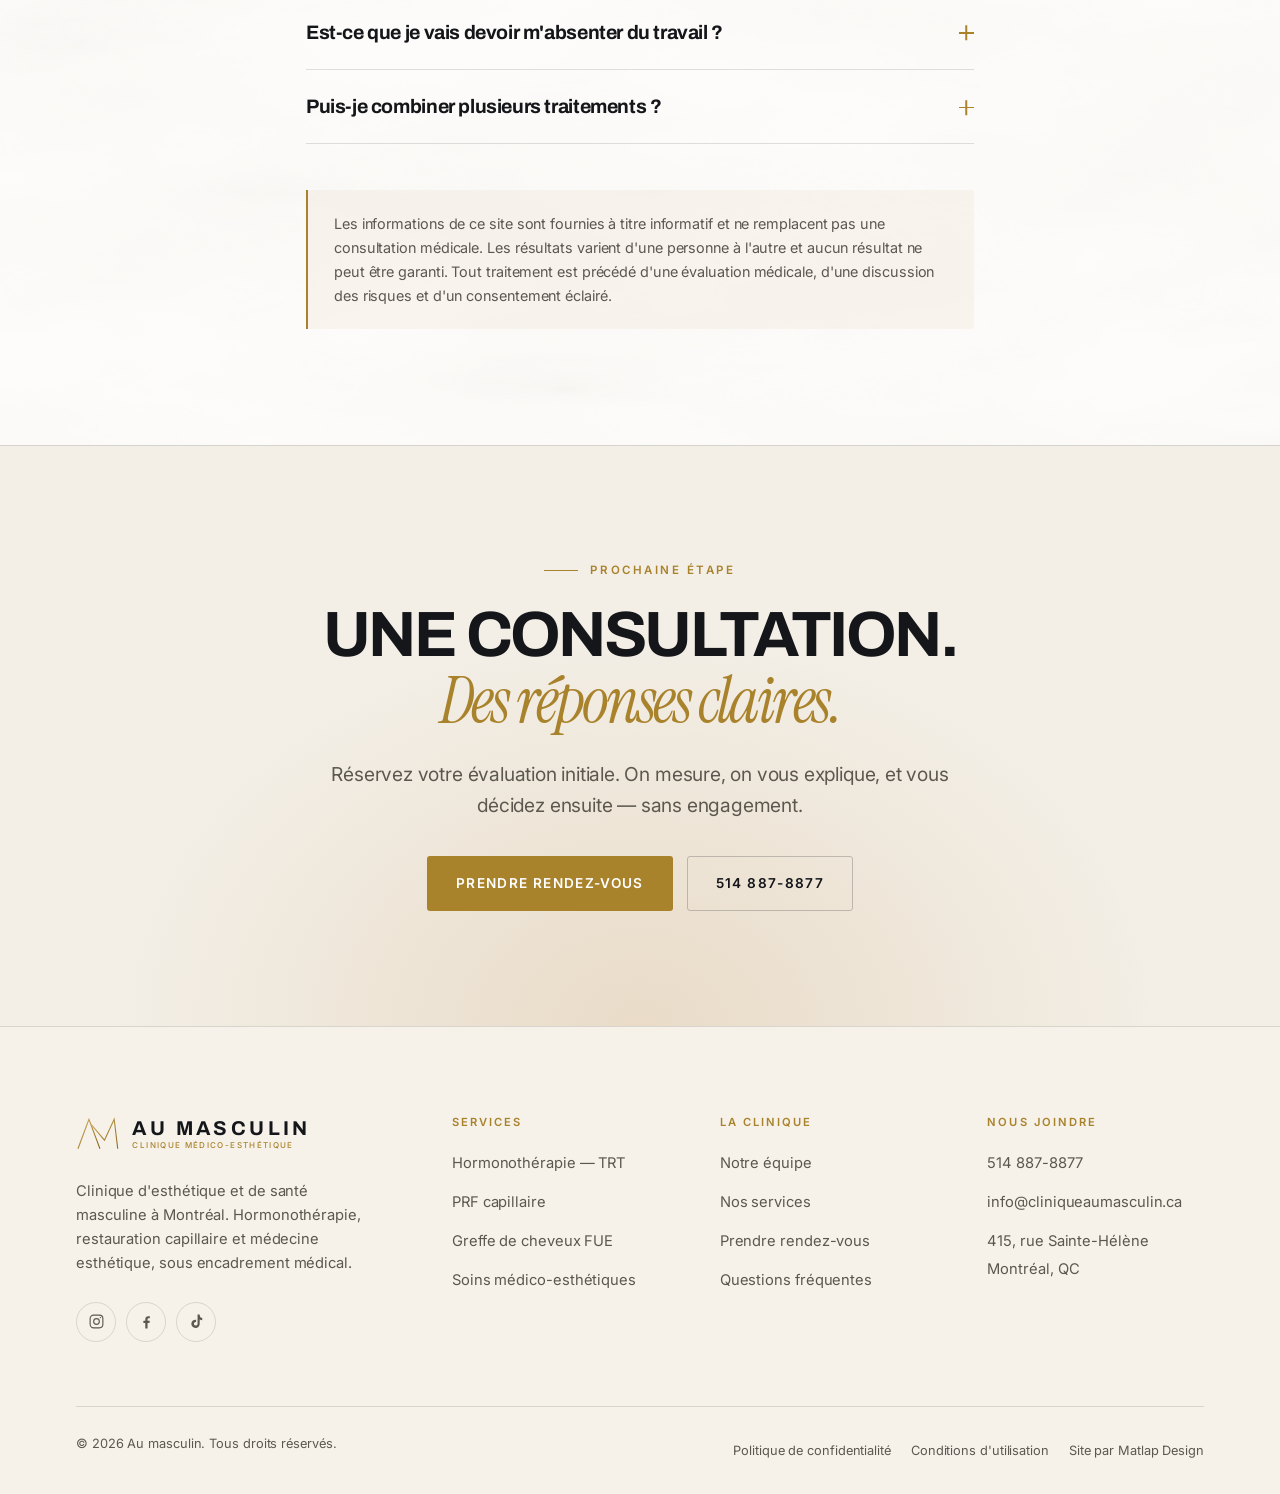
==== commit faca2bab: "Accueil : l'affiche reste entière sur téléphone Sous 640 px, le héros recadrait sur le sujet parce q" ====
--- a/index.html
+++ b/index.html
@@ -123,21 +123,34 @@
 
 	<main id="main">
 
-		<!-- ============ HÉROS ============ -->
-		<section class="hero hero--split">
+		<!-- ============ HÉROS — AFFICHE PLEINE LARGEUR ============ -->
+		<section class="hero hero--affiche">
 			<div class="hero-bg" aria-hidden="true"></div>
 			<div class="hero-grid" aria-hidden="true"><span></span><span></span><span></span><span></span></div>
 
+			<!-- L'affiche du client, bord à bord sous l'en-tête. Le rognage est
+			     entièrement en CSS (.hero-affiche), jamais dans le fichier : on
+			     ancre en haut et on ne coupe que le canapé du bas, pour que
+			     l'affiche reste entière — logotype, titre et accroche — à toutes
+			     les largeurs, téléphone compris. -->
+			<figure class="hero-affiche">
+				<img src="./assets/hero-affiche.jpg"
+				     alt="Au masculin — prenez soin de votre apparence : une meilleure version de vous, sans compromis."
+				     width="1672" height="941" fetchpriority="high">
+			</figure>
+
 			<div class="wrap hero-inner">
-				<div>
+				<div class="hero-lede">
 					<p class="eyebrow">Clinique médico-esthétique pour hommes — Montréal</p>
 
-					<h1 class="h-xl">
+					<h1 class="h-lg">
 						<span class="line"><span>L'énergie,</span></span>
 						<span class="line"><span>les cheveux,</span></span>
 						<span class="line"><span><em>l'assurance.</em></span></span>
 					</h1>
-
+				</div>
+
+				<div class="hero-aside">
 					<div class="hero-copy">
 						<p class="lead">Hormonothérapie, restauration capillaire et soins médico-esthétiques pour l'homme, sous encadrement médical.</p>
 					</div>
@@ -152,14 +165,6 @@
 						<li>Résultats naturels</li>
 						<li>Suivi assuré</li>
 					</ul>
-				</div>
-
-				<!-- Visuels déroulants -->
-				<div class="hero-slider" data-slider>
-					<div class="hero-slide"><img src="./assets/hero-1.jpg" alt="Au masculin — votre confiance, notre expertise" width="640" height="854" fetchpriority="high"></div>
-					<div class="hero-slide"><img src="./assets/hero-2.jpg" alt="Homme photographié en studio, noir et blanc" width="640" height="854" loading="lazy"></div>
-					<div class="hero-slide"><img src="./assets/hero-3.jpg" alt="Comprendre l'hormonothérapie pour hommes" width="640" height="854" loading="lazy"></div>
-					<div class="hero-dots" role="tablist" aria-label="Visuels"></div>
 				</div>
 			</div>
 		</section>
--- a/styles/styles.css
+++ b/styles/styles.css
@@ -1605,6 +1605,61 @@
 }
 
 /* ============================================================
+   HÉROS À AFFICHE  (variante d'accueil, index.html)
+   L'affiche fournie par le client tient toute la largeur, juste
+   sous l'en-tête ; le titre, l'accroche et les boutons se posent
+   dessous, sur deux colonnes.
+   ============================================================ */
+.hero--affiche {
+	display: block;
+	min-height: 0;
+	padding-top: 96px;                      /* en-tête au repos : 84 px */
+	padding-bottom: clamp(48px, 6vw, 88px);
+}
+
+/* Bord à bord : l'affiche sort de la gouttière du .wrap.
+   Le rognage est en CSS, jamais une retaille du fichier.
+   Le fichier fait 1672 x 941 et son texte s'arrête à y = 674 ; on
+   garde donc 720 px de haut — logotype, titre et accroche intacts,
+   le canapé du bas tombe. Un format fixe plutôt qu'un plafond de
+   hauteur : c'est ce qui rend le cadrage identique à toute largeur
+   d'écran, un `max-height` recadrerait différemment selon le
+   moniteur et couperait le titre imprimé sur les grands écrans. */
+.hero-affiche {
+	position: relative;
+	margin: 0;
+	width: 100%;
+	aspect-ratio: 1672 / 720;
+	overflow: hidden;
+	background: #0B0B0C;
+}
+.hero-affiche img {
+	width: 100%;
+	height: 100%;
+	object-fit: cover;
+	object-position: center top;
+}
+/* Liseré or au pied de l'affiche, comme les autres cadres du site. */
+.hero-affiche::after {
+	content: '';
+	position: absolute;
+	inset: auto 0 0;
+	height: 1px;
+	background: linear-gradient(90deg, transparent, rgba(201, 162, 74, .72), transparent);
+}
+
+.hero--affiche .hero-inner {
+	display: grid;
+	grid-template-columns: 1.05fr .95fr;
+	gap: clamp(26px, 4vw, 64px);
+	align-items: end;
+	margin-top: clamp(38px, 5vw, 66px);
+}
+.hero--affiche .hero-copy { max-width: 52ch; margin-top: 0; }
+.hero--affiche .hero-actions { margin-top: 28px; }
+.hero--affiche .hero-notes { margin-top: 26px; }
+
+/* ============================================================
    PROMOTION / FINANCEMENT
    ============================================================ */
 .promo {
--- a/styles/mediaqueries.css
+++ b/styles/mediaqueries.css
@@ -11,6 +11,9 @@
 	.footer-brand { grid-column: 1 / -1; }
 	.assure { grid-template-columns: repeat(2, 1fr); }
 	.hero-stats { grid-template-columns: repeat(2, 1fr); }
+	/* En deçà, la colonne de droite ne tient plus les deux boutons
+	   côte à côte : le bandeau sous l'affiche passe en une colonne. */
+	.hero--affiche .hero-inner { grid-template-columns: 1fr; gap: 30px; }
 	.svc-grid { grid-template-columns: repeat(2, 1fr); }
 	.team-grid { grid-template-columns: repeat(2, 1fr); }
 }
@@ -24,6 +27,7 @@
 	.header-inner { height: 74px; }
 	.site-header.is-stuck .header-inner { height: 66px; }
 	html { scroll-padding-top: 84px; }
+	.hero--affiche { padding-top: 86px; }
 }
 
 /* ---------- <= 980px ---------- */
@@ -74,6 +78,9 @@
 @media (max-width: 640px) {
 	.hero { min-height: 0; padding-top: 128px; }
 	.hero--split { padding-bottom: 56px; }
+	/* Même spécificité que `.hero` ci-dessus : c'est l'ordre du fichier
+	   qui tranche, la règle doit donc être répétée ici. */
+	.hero--affiche { padding-top: 86px; }
 	.hero-stats { grid-template-columns: 1fr; }
 	.hero-stats li { padding: 22px 20px; }
 	.hero-media { -webkit-mask-image: linear-gradient(180deg, transparent 4%, #000 70%); mask-image: linear-gradient(180deg, transparent 4%, #000 70%); }
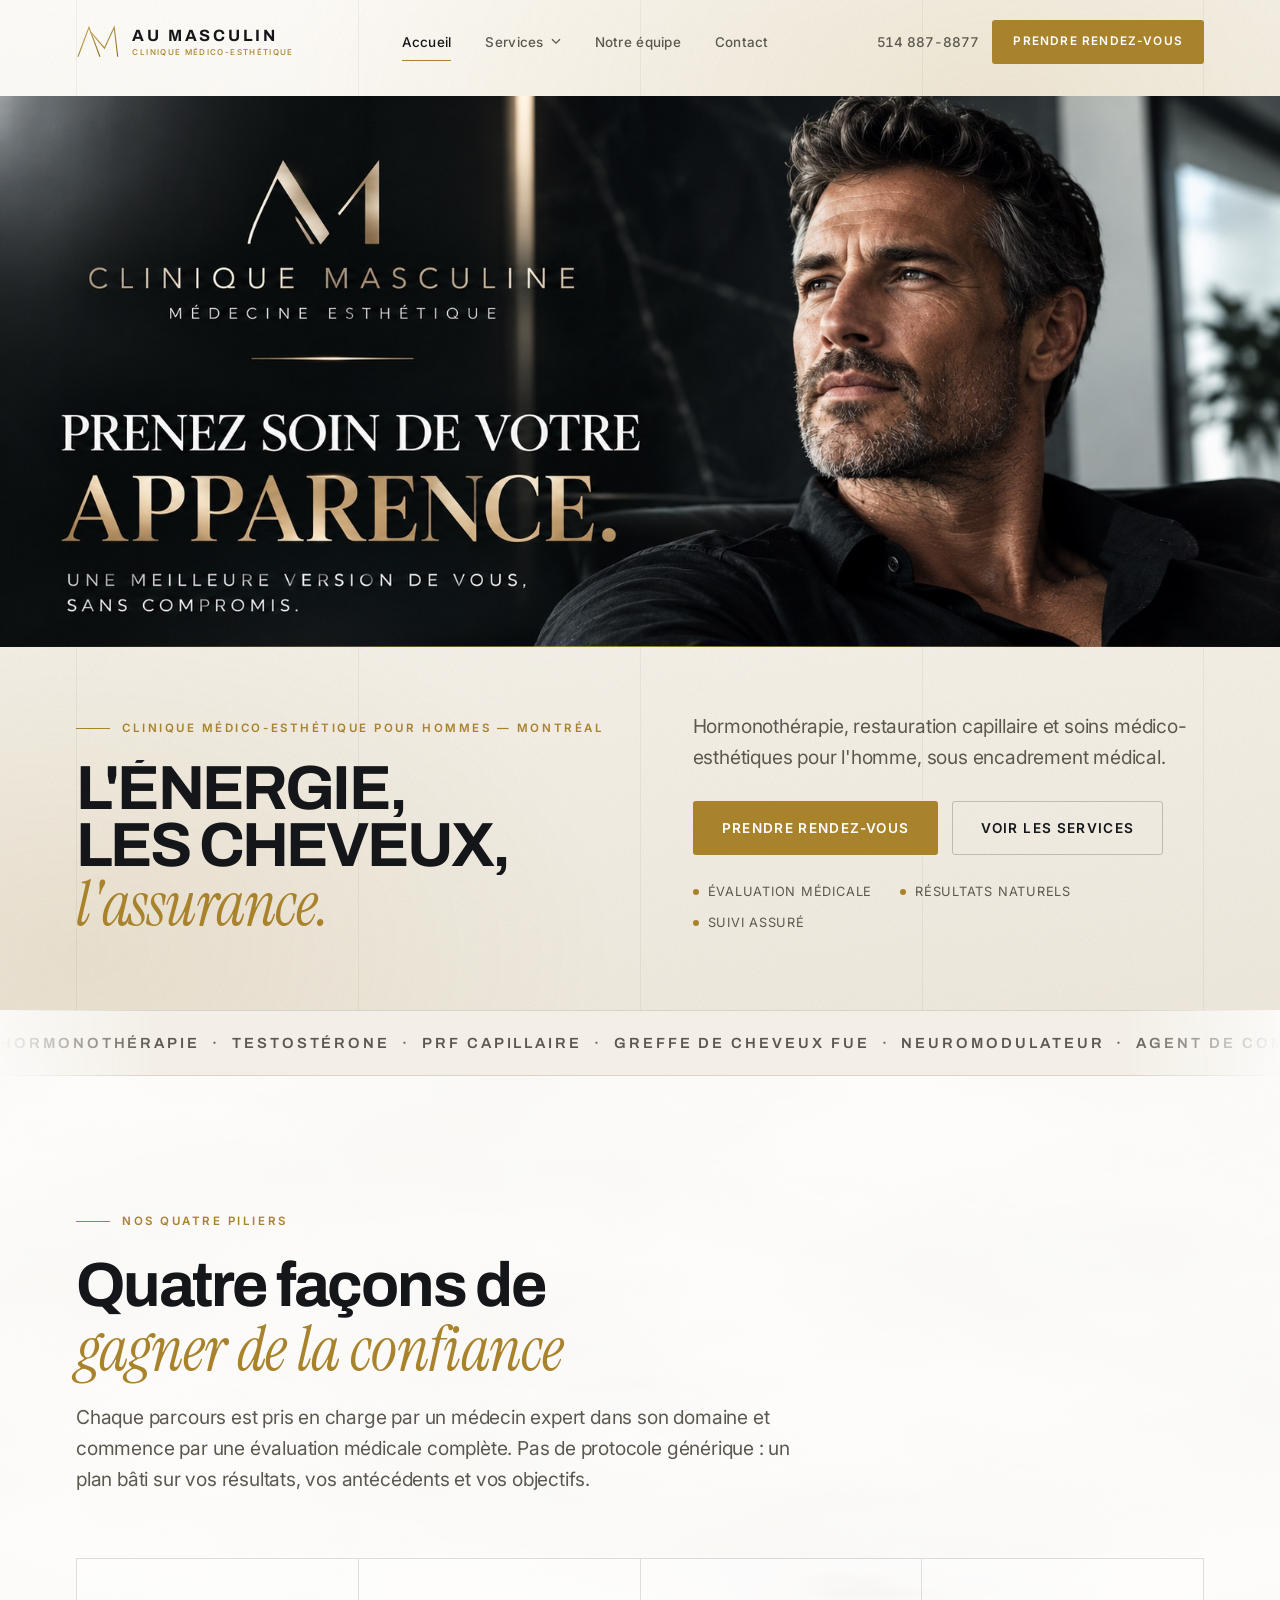
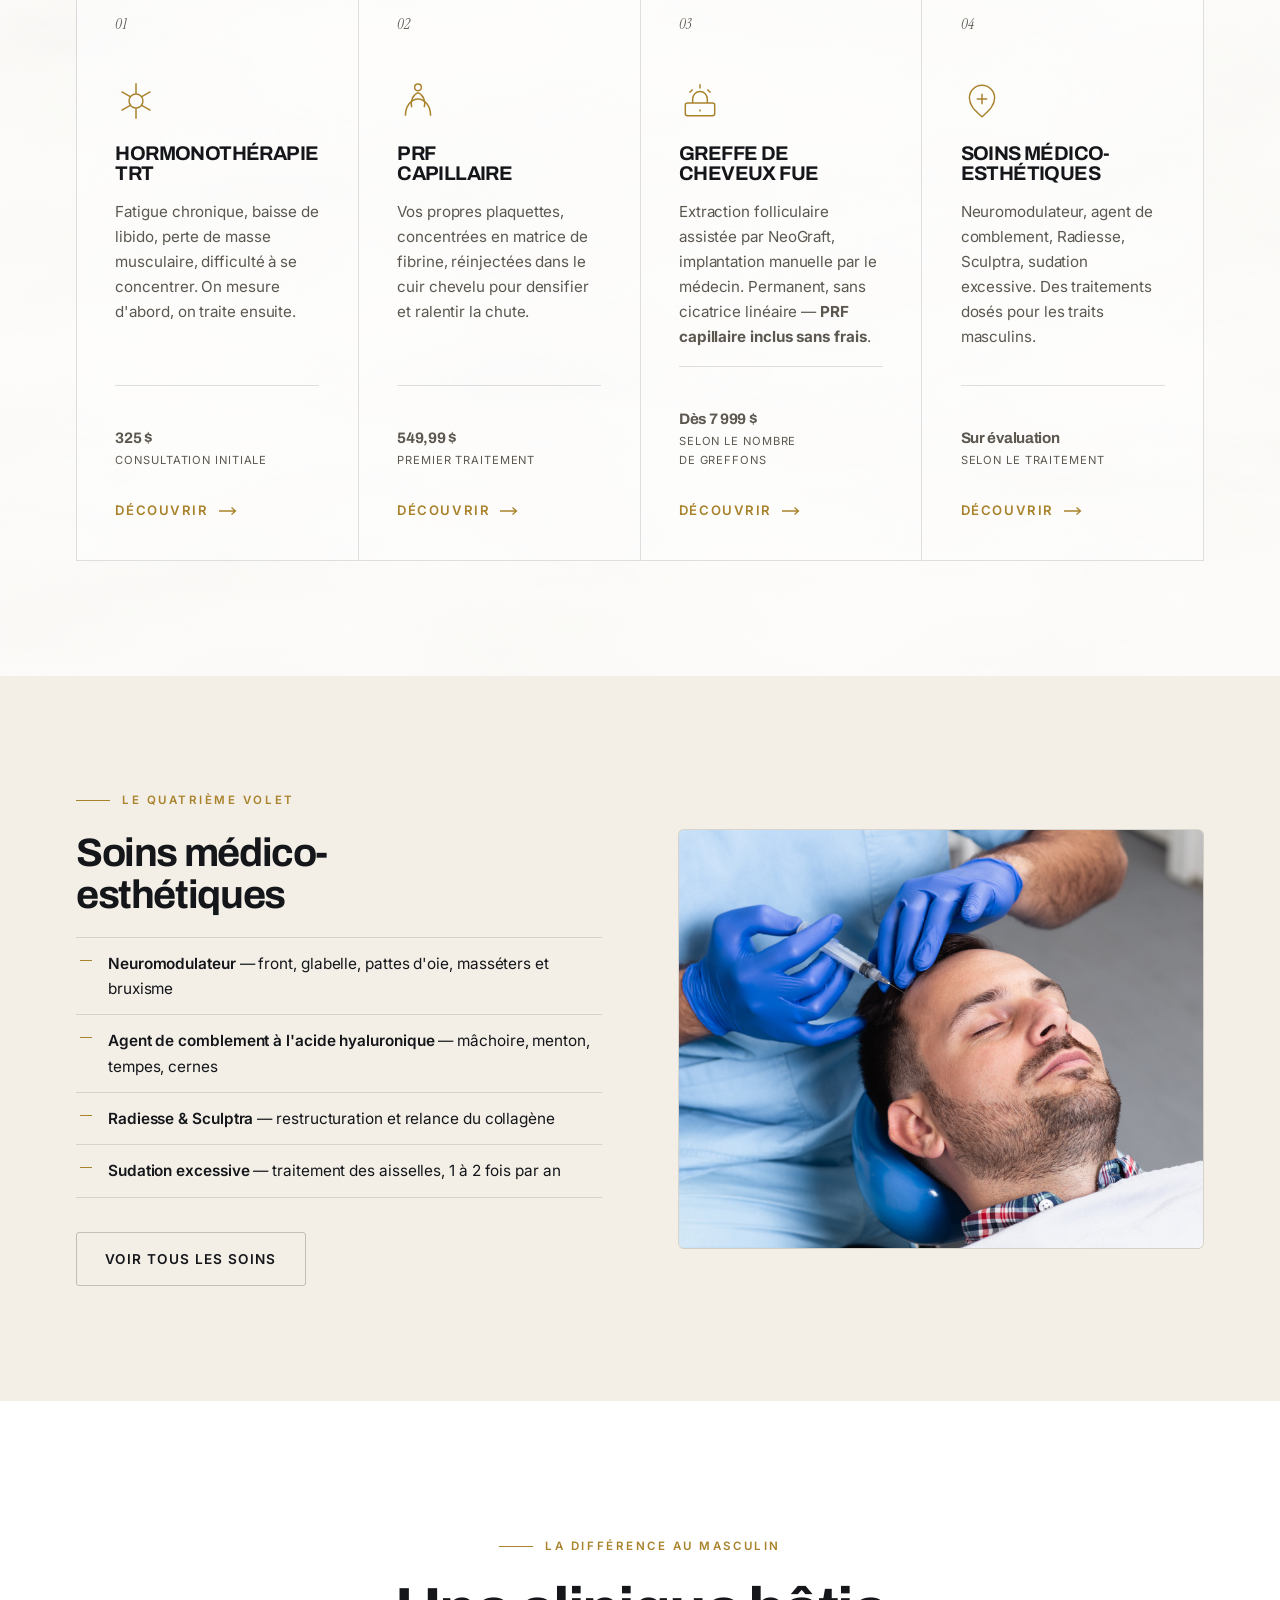
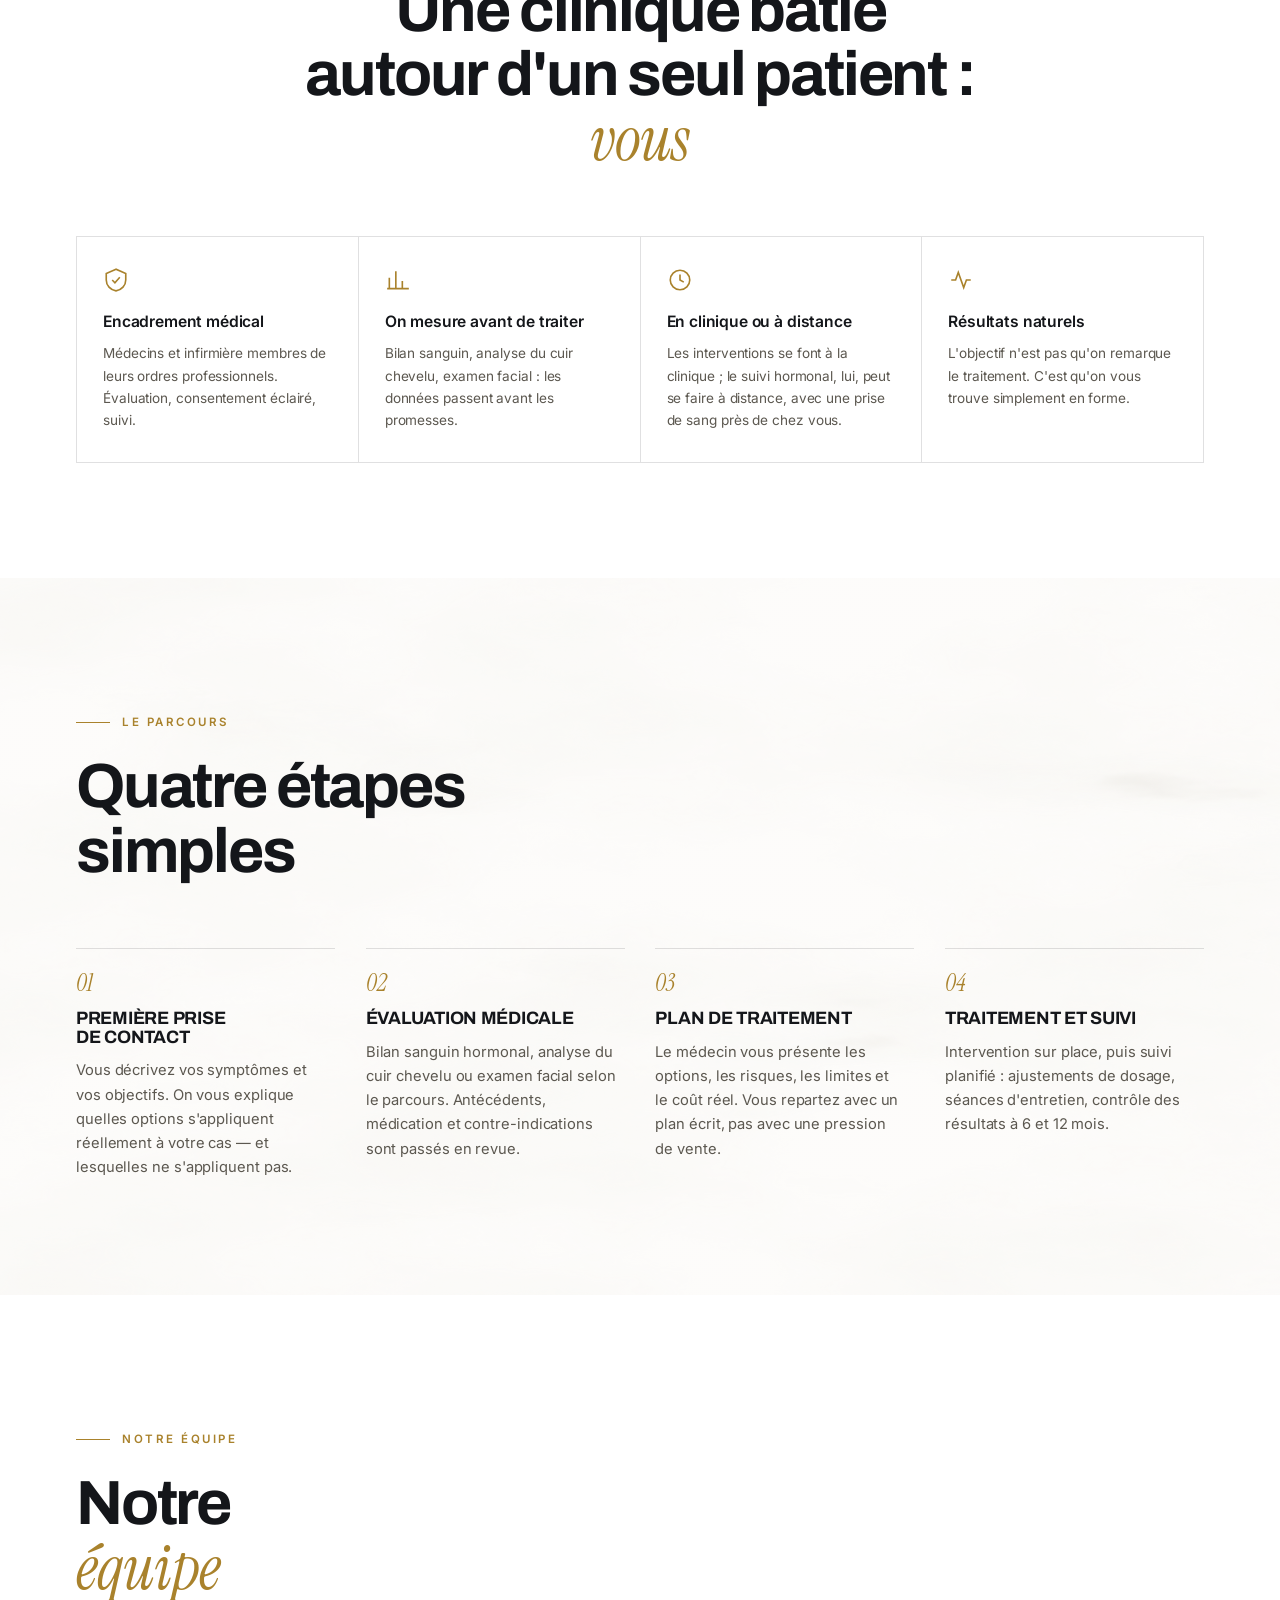
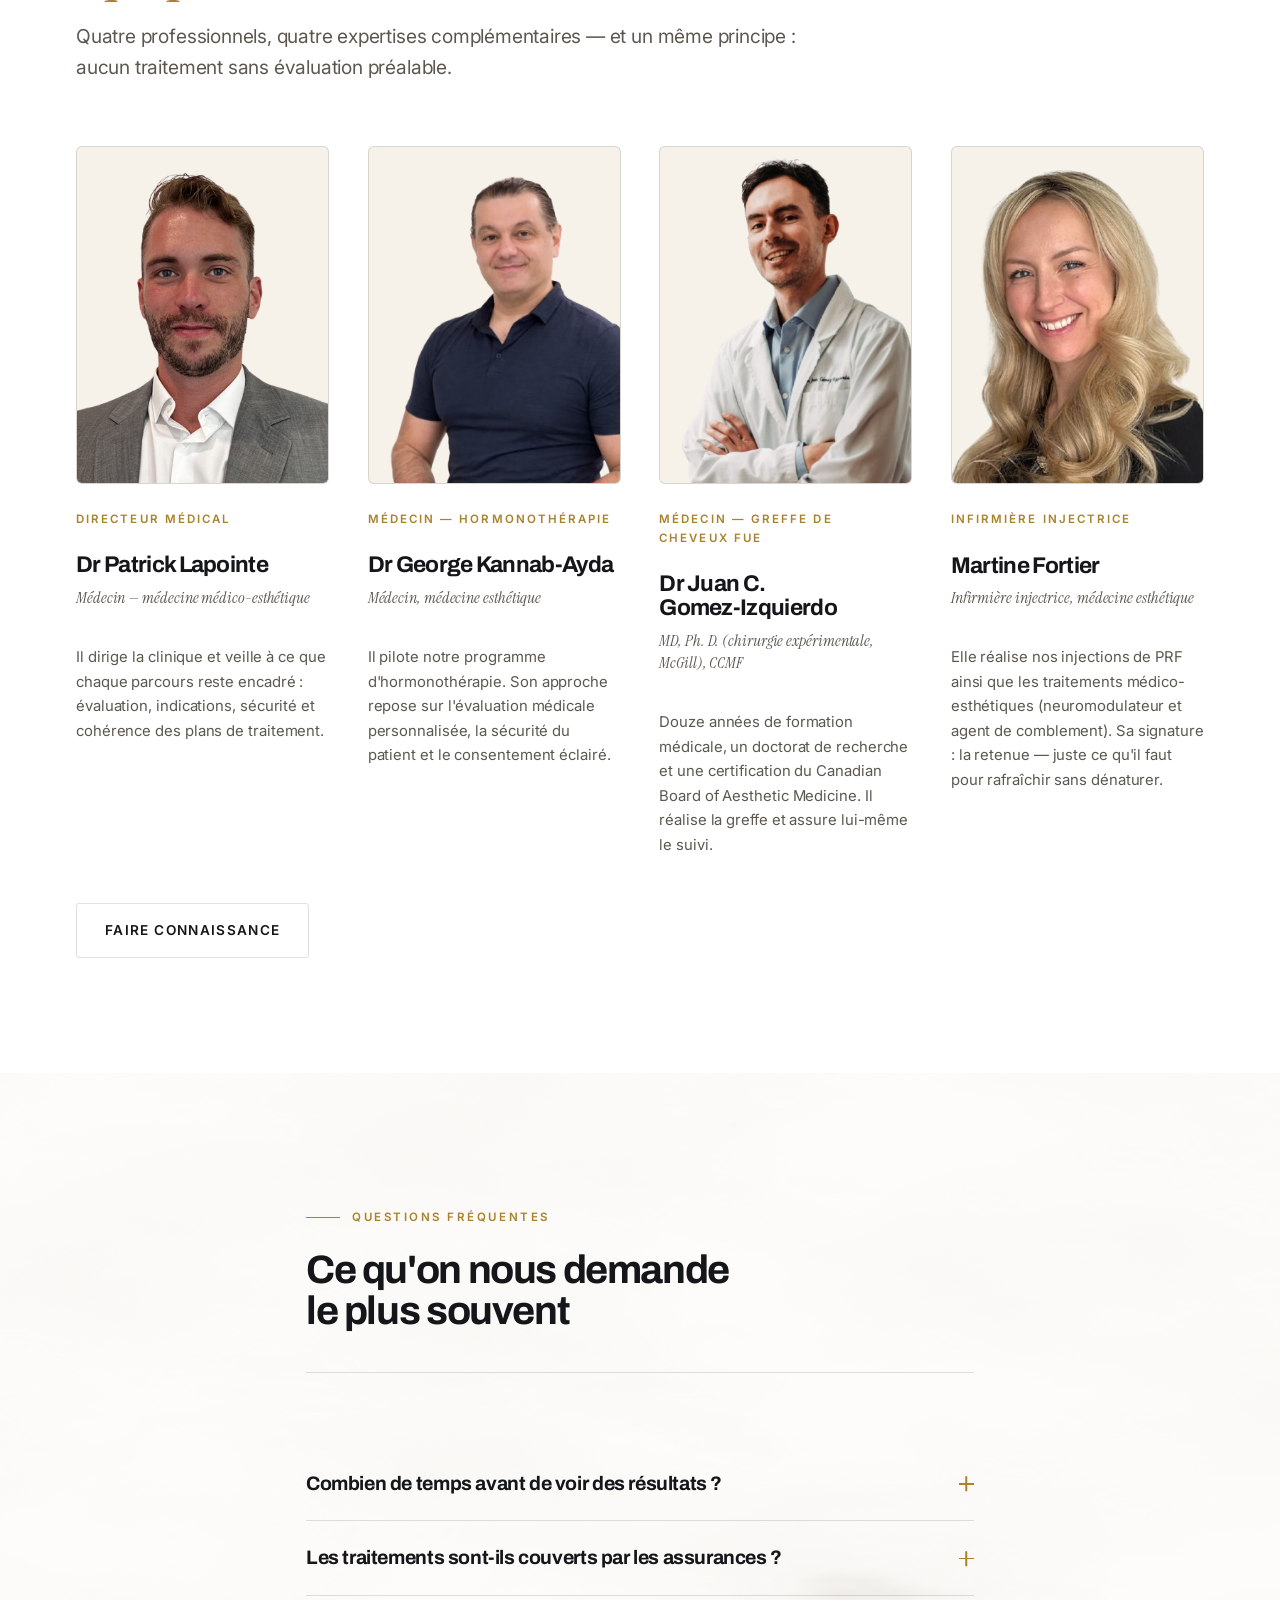
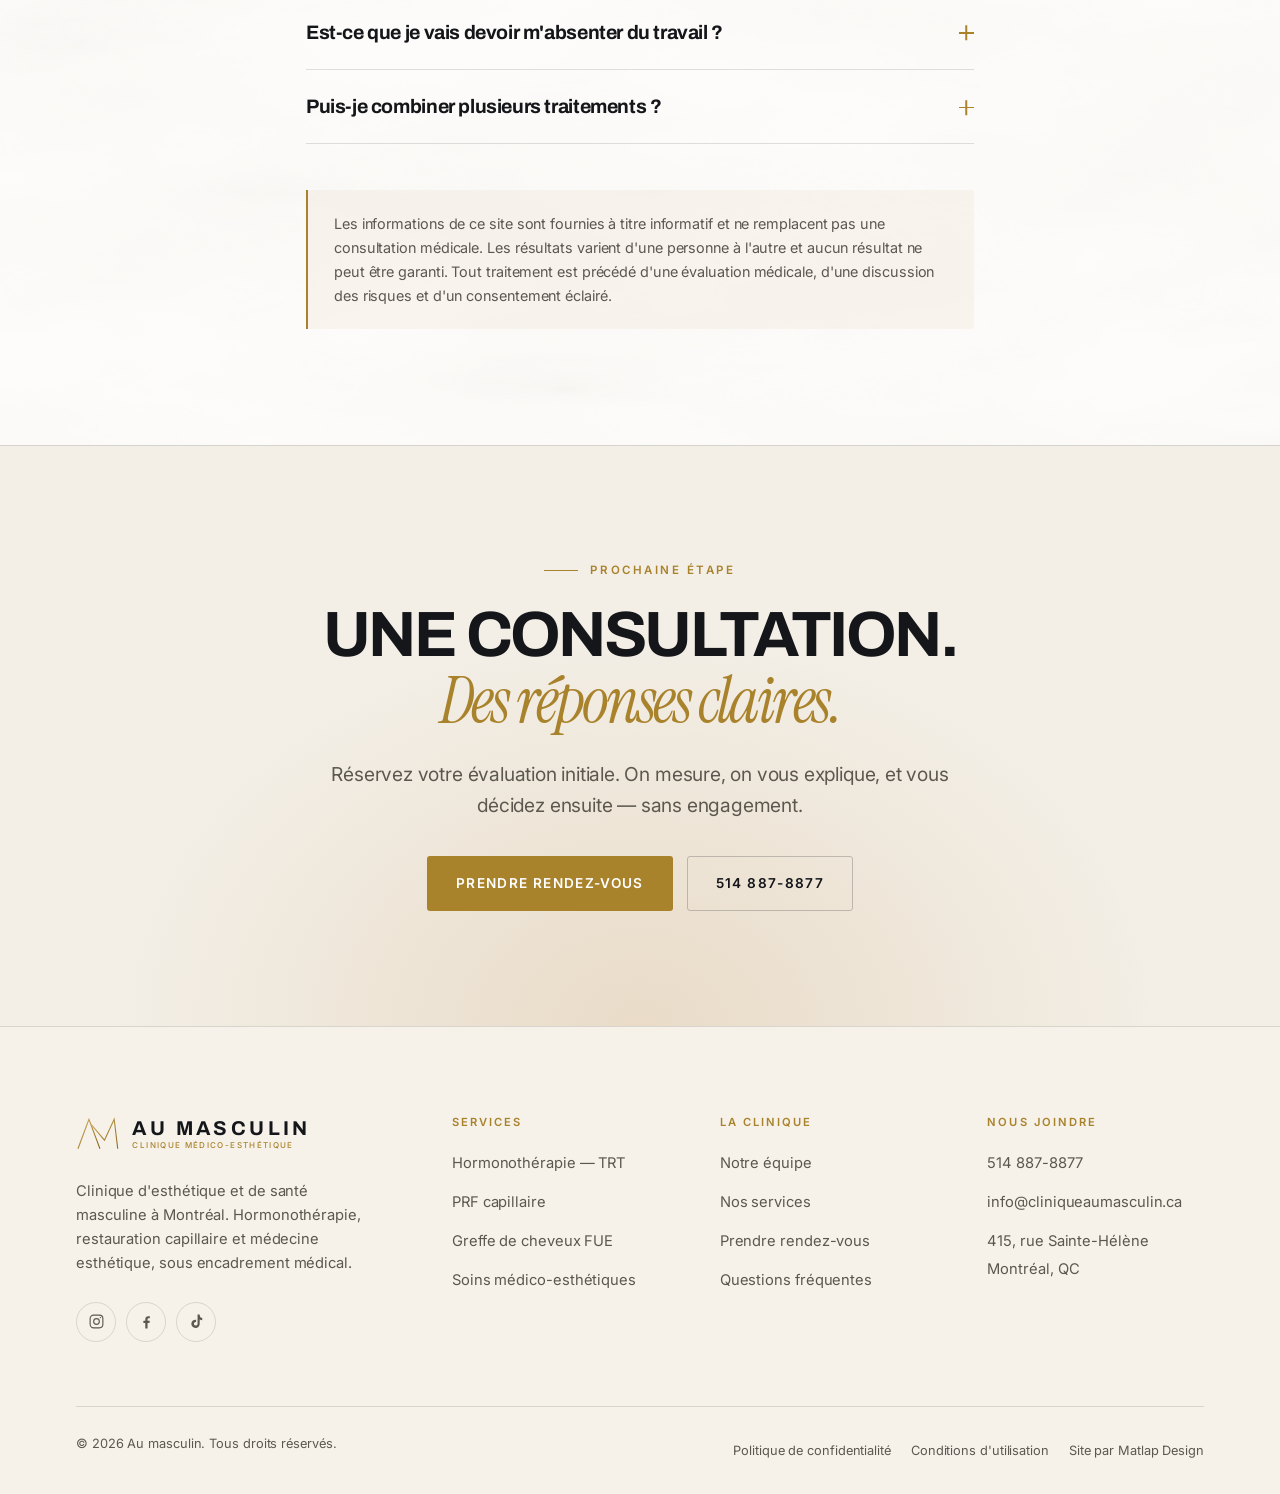
==== commit f64323fd: "Accueil : photo du quatrième volet, et og:image de la greffe en JPEG - Le volet « Soins médico-esthé" ====
--- a/index.html
+++ b/index.html
@@ -128,15 +128,33 @@
 			<div class="hero-bg" aria-hidden="true"></div>
 			<div class="hero-grid" aria-hidden="true"><span></span><span></span><span></span><span></span></div>
 
-			<!-- L'affiche du client, bord à bord sous l'en-tête. Le rognage est
-			     entièrement en CSS (.hero-affiche), jamais dans le fichier : on
-			     ancre en haut et on ne coupe que le canapé du bas, pour que
-			     l'affiche reste entière — logotype, titre et accroche — à toutes
-			     les largeurs, téléphone compris. -->
-			<figure class="hero-affiche">
-				<img src="./assets/hero-affiche.jpg"
+			<!-- Les affiches du client, bord à bord sous l'en-tête, en fondu
+			     enchaîné toutes les six secondes. Le rognage est entièrement en
+			     CSS (.hero-affiche) : chaque affiche porte son propre format,
+			     le cadre s'y ajuste en douceur. Sans JS, la première reste
+			     affichée. -->
+			<figure class="hero-affiche" data-affiches>
+				<img class="is-active"
+				     src="./assets/hero-affiche.jpg"
 				     alt="Au masculin — prenez soin de votre apparence : une meilleure version de vous, sans compromis."
-				     width="1672" height="941" fetchpriority="high">
+				     width="1672" height="941"
+				     data-ratio="1672 / 720" data-ratio-full="1672 / 941"
+				     fetchpriority="high">
+				<img src="./assets/hero-affiche-hormonotherapie.jpg"
+				     alt="Hormonothérapie TRT — retrouvez votre énergie, réveillez votre potentiel."
+				     width="1672" height="617"
+				     data-ratio="1672 / 617" data-ratio-full="1672 / 617"
+				     decoding="async">
+				<img src="./assets/hero-affiche-prf.jpg"
+				     alt="PRF pour homme — renforce, stimule, révèle : 100 $ de rabais au troisième traitement."
+				     width="1672" height="616"
+				     data-ratio="1672 / 616" data-ratio-full="1672 / 616"
+				     decoding="async">
+				<img src="./assets/hero-affiche-greffe.jpg"
+				     alt="Greffe de cheveux FUE — à partir de 7 999 $, méthodes de financement offertes."
+				     width="1672" height="616"
+				     data-ratio="1672 / 616" data-ratio-full="1672 / 616"
+				     decoding="async">
 			</figure>
 
 			<div class="wrap hero-inner">
@@ -250,7 +268,7 @@
 			<div class="wrap">
 				<div class="split split--reverse">
 					<div class="split-media split-media--wide reveal">
-						<img src="./assets/soins-homme.svg" alt="Soins médico-esthétiques pour homme à la clinique Au masculin" width="1200" height="960">
+						<img src="./assets/soins-medicaux-esthetiques.jpg" alt="Traitement par injection chez un patient masculin, en clinique" width="1000" height="667">
 					</div>
 					<div class="split-body reveal">
 						<p class="eyebrow">Le quatrième volet</p>
--- a/styles/styles.css
+++ b/styles/styles.css
@@ -852,6 +852,17 @@
    leur format même quand les blocs passent en une colonne. */
 .split-media--tall { aspect-ratio: 4 / 5; }
 
+/* Photos de visage (pas un portrait détouré, une vraie photo) : le cadre
+   prend le format du fichier — 3/4 — pour que la chevelure et le bas du
+   visage tiennent tous les deux, et le cadrage part du haut. Un cadre plus
+   large rogne le sujet par le milieu et ne montre plus que le front. */
+.split-media--visage { aspect-ratio: 3 / 4; }
+.split-media--visage img { object-position: center top; }
+
+/* Même raison sur un cadre horizontal : la tête est haut dans l'image, donc
+   le surplus doit toujours se prendre en bas. */
+.split-media--wide img[src$="greffe-complement.jpg"] { object-position: center top; }
+
 /* Le portrait du Dr Kannab est cadré beaucoup plus large que les trois
    autres (pied de page jusqu'à la cuisse) : on rogne davantage le bas
    pour ramener son buste à l'échelle du reste de l'équipe. */
@@ -1625,20 +1636,30 @@
    hauteur : c'est ce qui rend le cadrage identique à toute largeur
    d'écran, un `max-height` recadrerait différemment selon le
    moniteur et couperait le titre imprimé sur les grands écrans. */
+/* Pile d'affiches en fondu enchaîné. Le cadre prend le format de
+   l'affiche en cours (--affiche-ratio, posé par le JS) et glisse d'un
+   format à l'autre : les affiches du client n'ont pas toutes le même,
+   et on ne rogne aucune d'elles pour les faire entrer de force. */
 .hero-affiche {
 	position: relative;
 	margin: 0;
 	width: 100%;
-	aspect-ratio: 1672 / 720;
+	aspect-ratio: var(--affiche-ratio, 1672 / 720);
+	transition: aspect-ratio .9s ease;
 	overflow: hidden;
 	background: #0B0B0C;
 }
 .hero-affiche img {
+	position: absolute;
+	inset: 0;
 	width: 100%;
 	height: 100%;
 	object-fit: cover;
 	object-position: center top;
-}
+	opacity: 0;
+	transition: opacity 1.1s ease;
+}
+.hero-affiche img.is-active { opacity: 1; }
 /* Liseré or au pied de l'affiche, comme les autres cadres du site. */
 .hero-affiche::after {
 	content: '';
--- a/styles/mediaqueries.css
+++ b/styles/mediaqueries.css
@@ -63,6 +63,14 @@
 	   en position absolue — s'effondrerait à zéro. */
 	.split-media--tall,
 	.split-media--portrait { aspect-ratio: 4 / 5; width: 100%; max-width: 380px; margin-inline: auto; }
+	/* Les photos de visage non plus : aplaties en 3/2, il ne reste que le
+	   front du sujet. On garde le format du fichier. */
+	.split-media--visage { aspect-ratio: 3 / 4; width: 100%; max-width: 380px; margin-inline: auto; }
+
+	/* Le visuel avant/après est collant sur écran large, le texte défile à
+	   côté. En une colonne, il défilerait par-dessus le texte placé sous
+	   lui : il reprend donc sa place en haut du bloc. */
+	.split--figure .figure-band { position: static; }
 
 	.svc-grid { grid-template-columns: 1fr; }
 	.svc,
@@ -81,6 +89,12 @@
 	/* Même spécificité que `.hero` ci-dessus : c'est l'ordre du fichier
 	   qui tranche, la règle doit donc être répétée ici. */
 	.hero--affiche { padding-top: 86px; }
+	/* Sur téléphone, plus aucun rognage : le cadre prend le format réel du
+	   fichier (--affiche-ratio-full) et l'affiche se montre entière, canapé
+	   compris. On garde un format plutôt que `auto` parce que les affiches
+	   sont empilées en position absolue pour le fondu : sans format, le
+	   cadre n'aurait plus de hauteur du tout. */
+	.hero-affiche { aspect-ratio: var(--affiche-ratio-full, 1672 / 941); }
 	.hero-stats { grid-template-columns: 1fr; }
 	.hero-stats li { padding: 22px 20px; }
 	.hero-media { -webkit-mask-image: linear-gradient(180deg, transparent 4%, #000 70%); mask-image: linear-gradient(180deg, transparent 4%, #000 70%); }
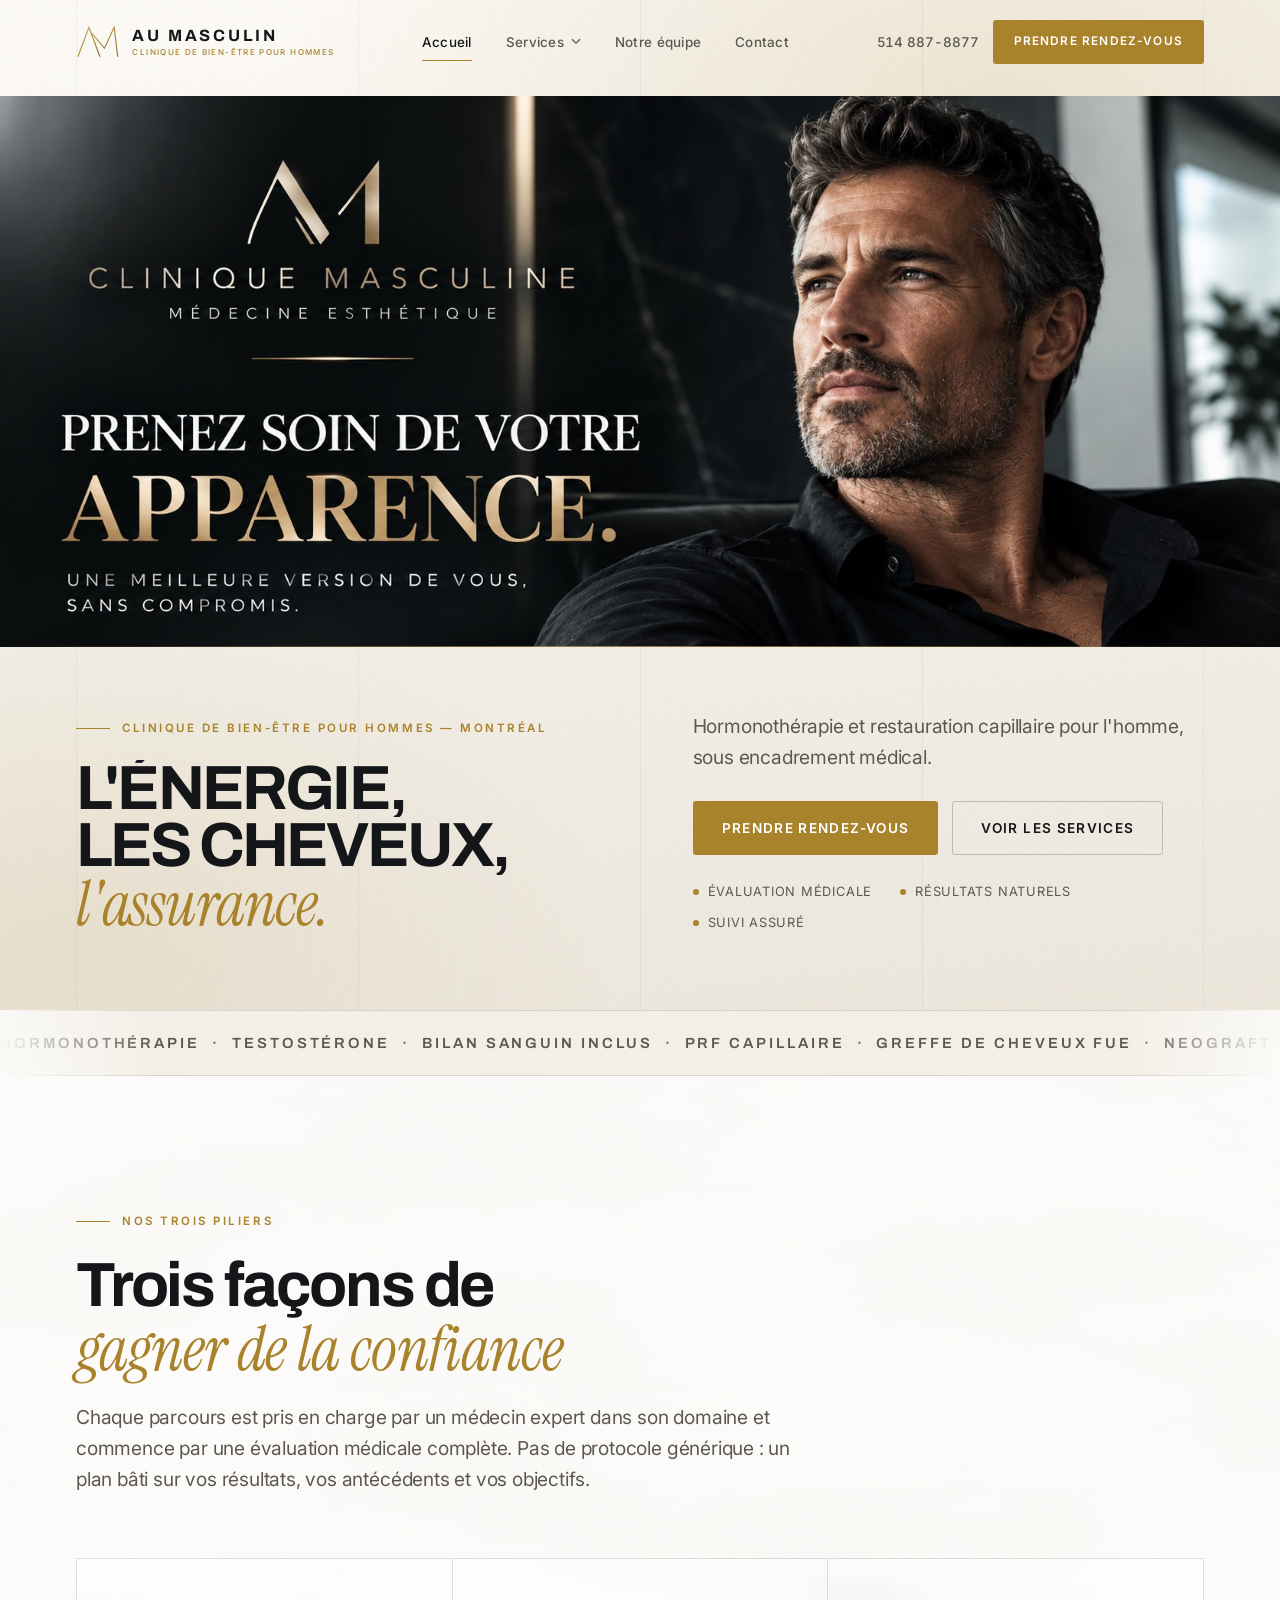
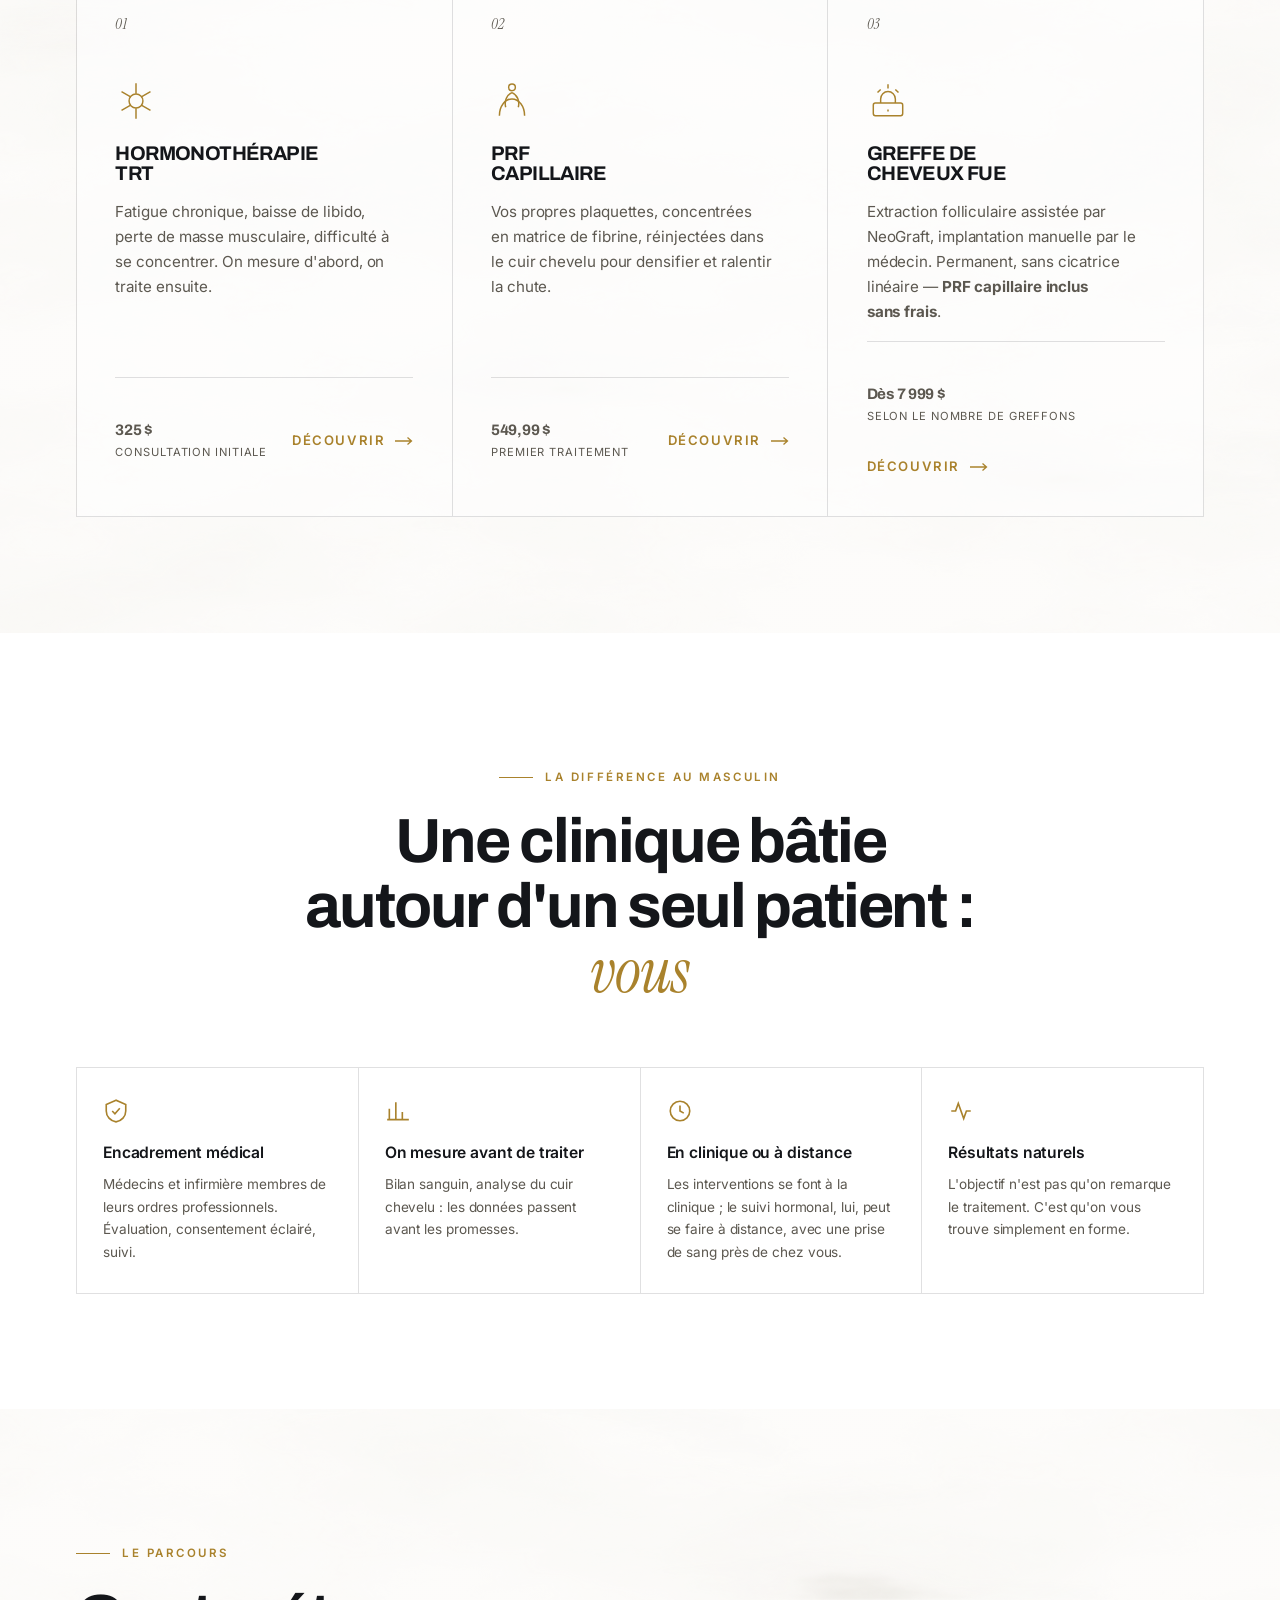
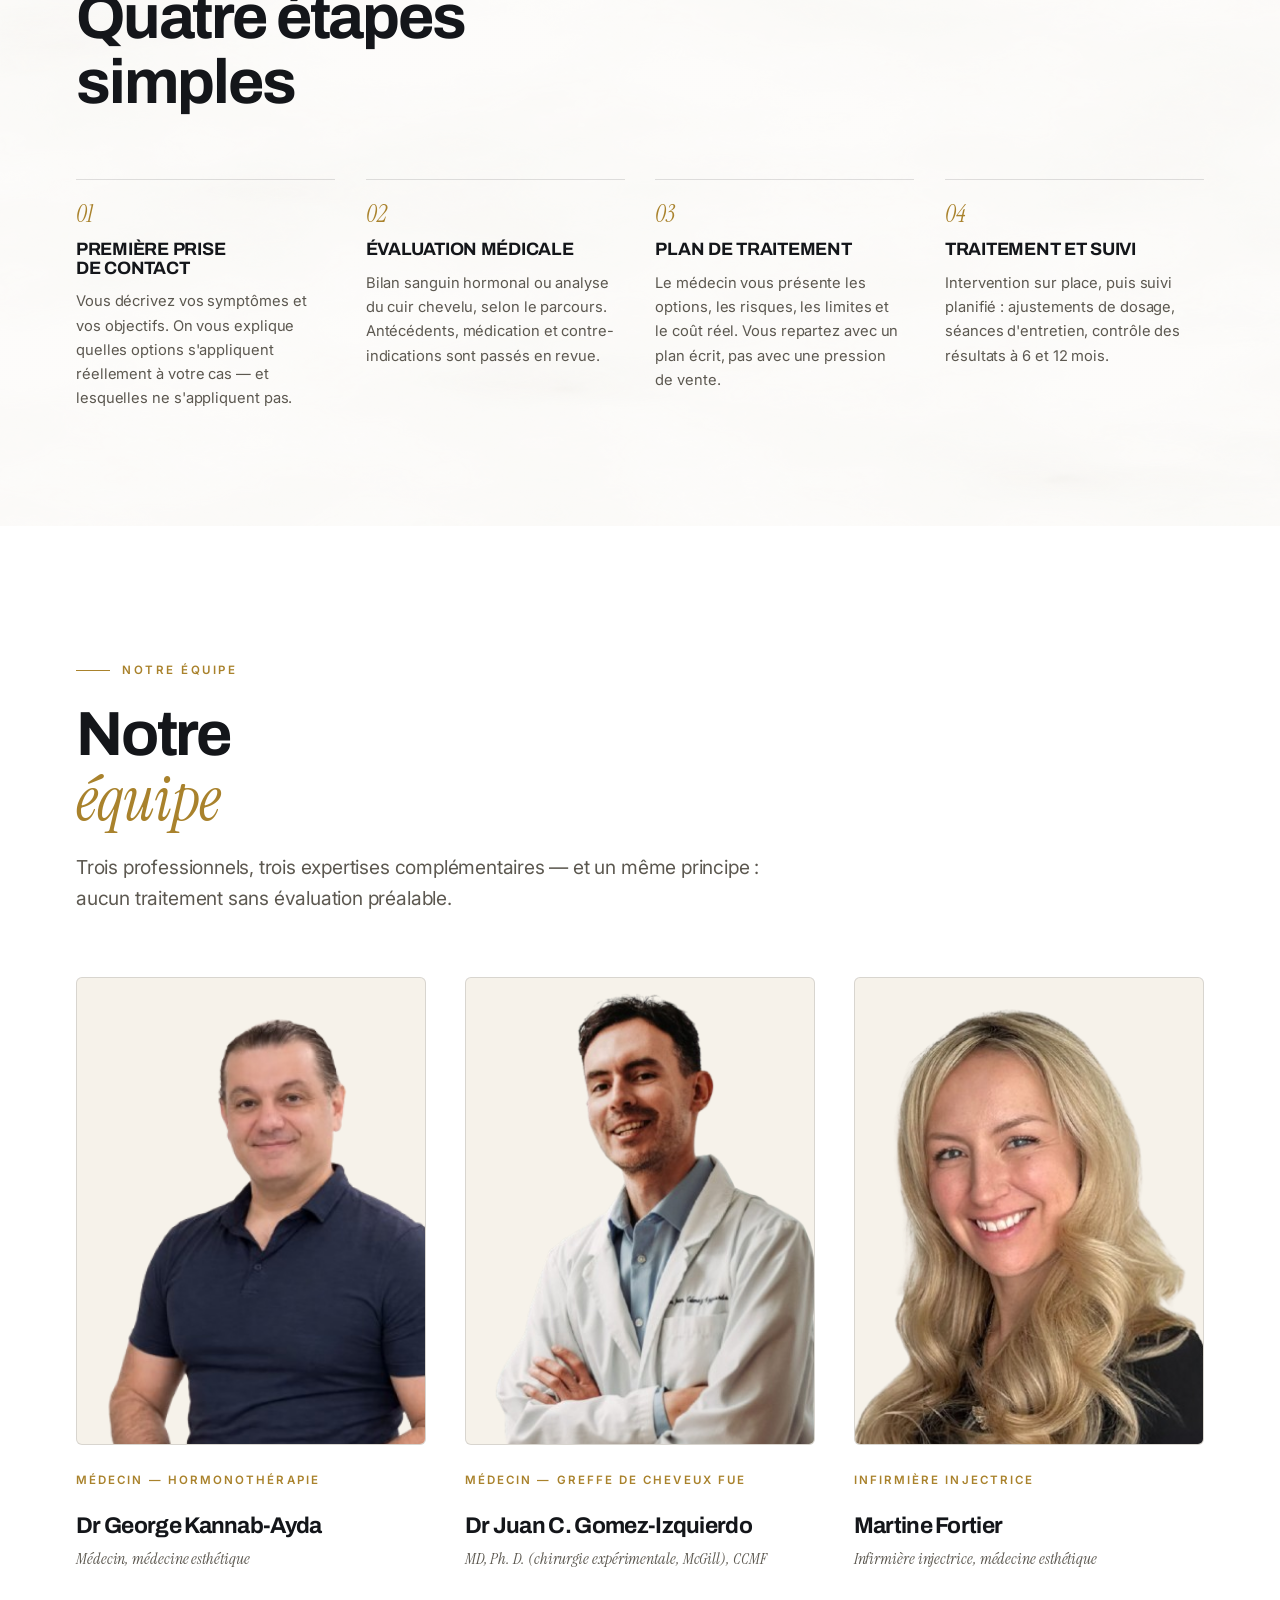
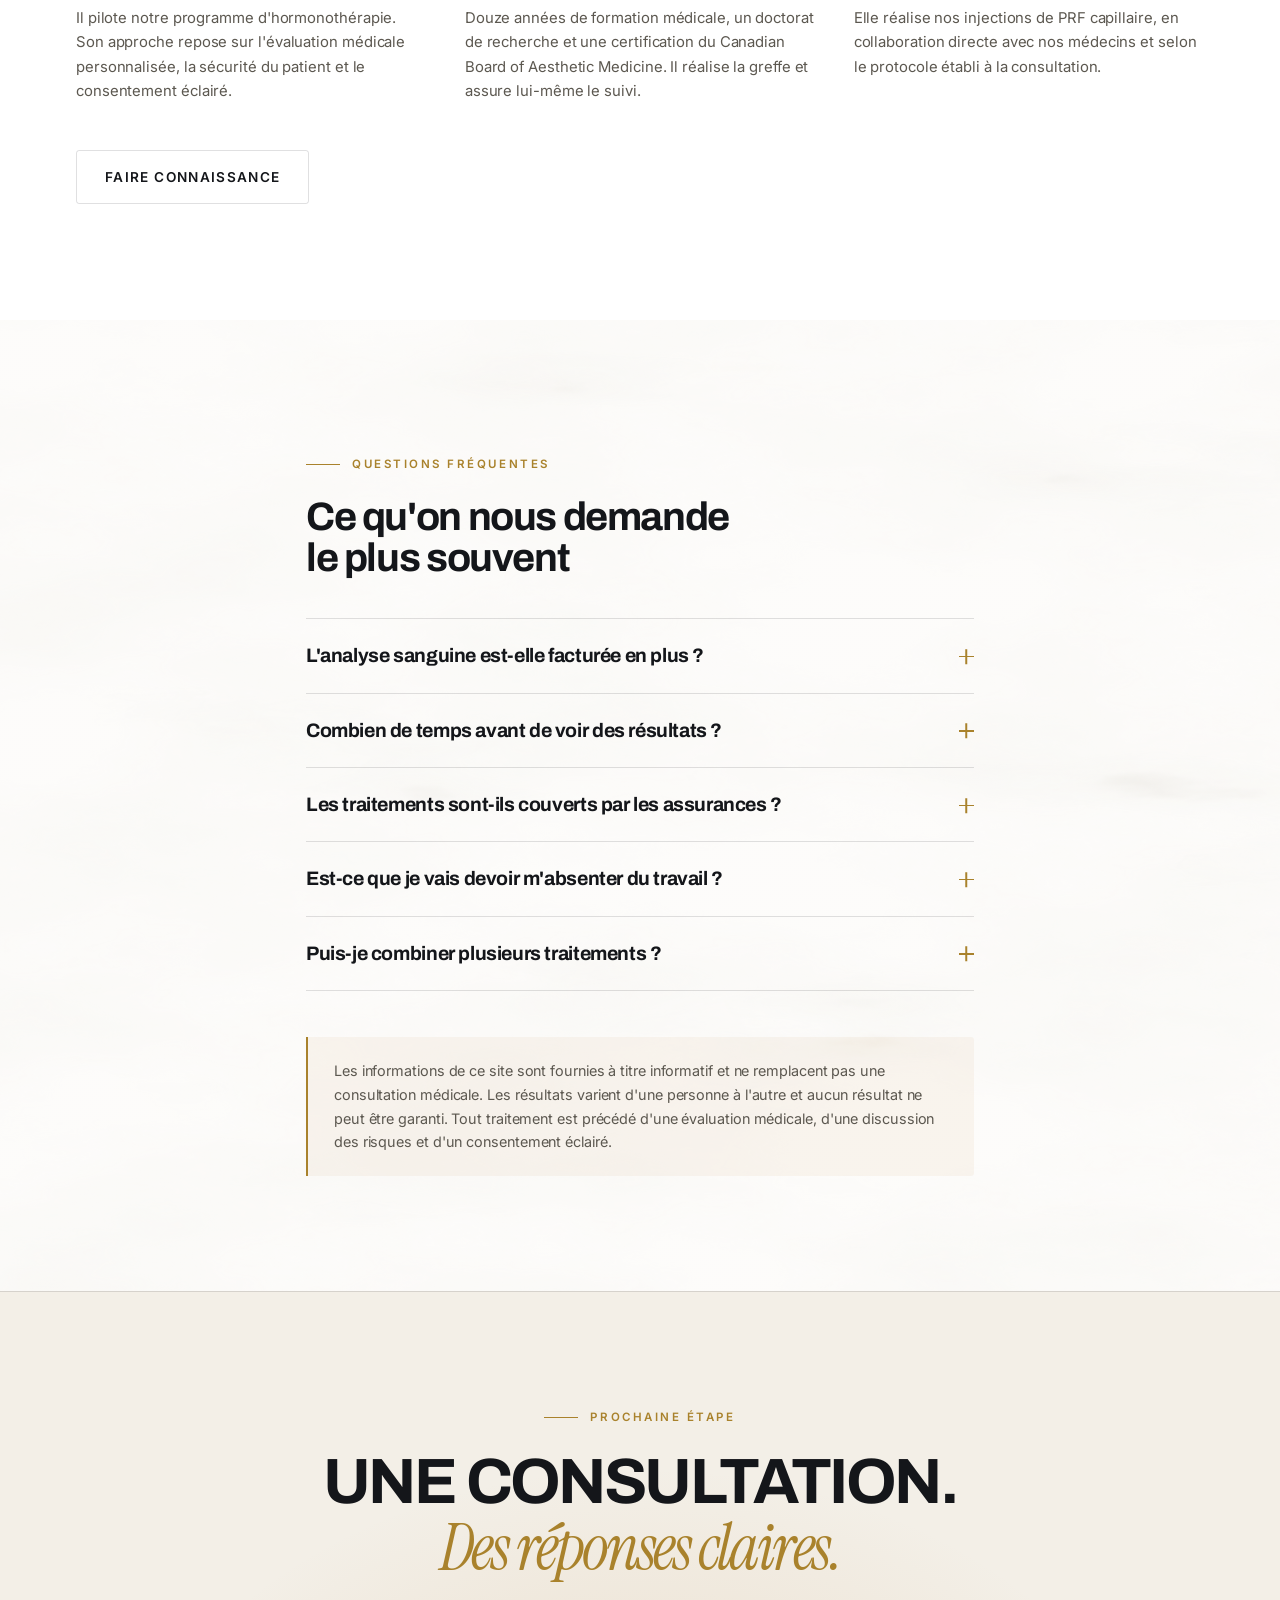
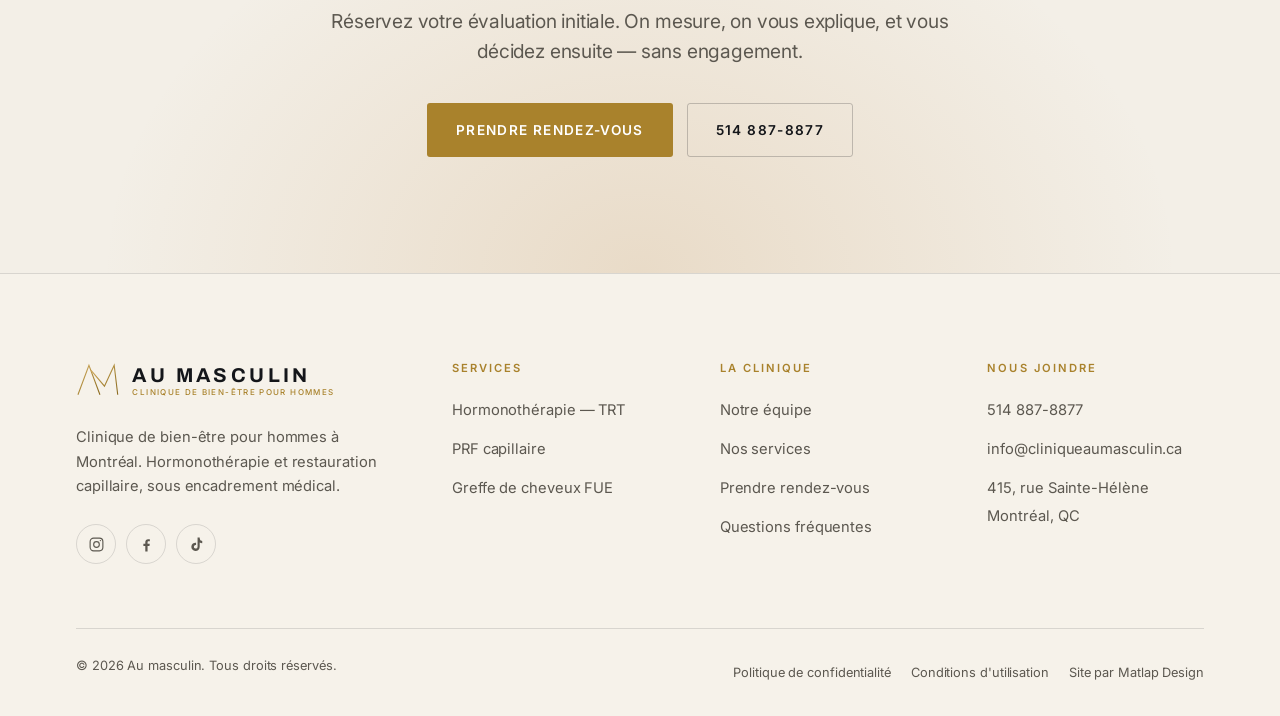
==== commit 7a448e34: "Retrait des soins médico-esthétiques et du Dr Lapointe, liens sans .html - Soins médico-esthétiques " ====
--- a/index.html
+++ b/index.html
@@ -2,9 +2,9 @@
 <html lang="fr-CA">
 <head>
 	<meta charset="UTF-8">
-	<title>Au masculin | Clinique d'esthétique masculine — Montréal</title>
+	<title>Au masculin | Clinique de bien-être pour hommes — Montréal</title>
 	<meta name="viewport" content="width=device-width, initial-scale=1.0">
-	<meta name="description" content="Clinique d'esthétique masculine à Montréal : hormonothérapie (TRT), PRF capillaire, greffe de cheveux FUE et soins médico-esthétiques pour homme. Consultation médicale avec bilan sanguin inclus.">
+	<meta name="description" content="Clinique de bien-être pour hommes à Montréal : hormonothérapie (TRT), PRF capillaire et greffe de cheveux FUE pour homme. Consultation médicale avec bilan sanguin inclus.">
 	<meta name="author" content="Matlap Design">
 	<meta name="robots" content="index, follow">
 	<meta name="theme-color" content="#FAF8F4">
@@ -12,8 +12,8 @@
 	<meta property="og:site_name" content="Au masculin">
 	<meta property="og:type" content="website">
 	<meta property="og:url" content="https://www.cliniqueaumasculin.ca/">
-	<meta property="og:title" content="Au masculin | Clinique d'esthétique masculine — Montréal">
-	<meta property="og:description" content="Hormonothérapie, restauration capillaire et médecine esthétique pour homme. Une seule clinique, une équipe médicale.">
+	<meta property="og:title" content="Au masculin | Clinique de bien-être pour hommes — Montréal">
+	<meta property="og:description" content="Hormonothérapie et restauration capillaire pour homme. Une seule clinique, une équipe médicale.">
 	<meta property="og:image" content="https://www.cliniqueaumasculin.ca/assets/og-cover.jpg">
 	<meta name="twitter:card" content="summary_large_image">
 	<link rel="canonical" href="https://www.cliniqueaumasculin.ca/">
@@ -30,7 +30,7 @@
 		"@context": "https://schema.org",
 		"@type": "MedicalClinic",
 		"name": "Au masculin",
-		"description": "Clinique d'esthétique et de santé masculine à Montréal : hormonothérapie (TRT), PRF capillaire, greffe de cheveux FUE et soins médico-esthétiques pour homme.",
+		"description": "Clinique de bien-être pour hommes à Montréal : hormonothérapie (TRT), PRF capillaire et greffe de cheveux FUE pour homme.",
 		"url": "https://www.cliniqueaumasculin.ca",
 		"image": "https://www.cliniqueaumasculin.ca/assets/og-cover.jpg",
 		"telephone": "+1-514-887-8877",
@@ -53,8 +53,7 @@
 		"availableService": [
 			{ "@type": "MedicalTherapy", "name": "Hormonothérapie de remplacement de la testostérone (TRT)" },
 			{ "@type": "MedicalTherapy", "name": "PRF capillaire" },
-			{ "@type": "MedicalProcedure", "name": "Greffe de cheveux FUE", "offers": { "@type": "Offer", "priceCurrency": "CAD", "price": "7999", "priceSpecification": { "@type": "PriceSpecification", "priceCurrency": "CAD", "minPrice": "7999" } } },
-			{ "@type": "MedicalProcedure", "name": "Soins médico-esthétiques pour homme" }
+			{ "@type": "MedicalProcedure", "name": "Greffe de cheveux FUE", "offers": { "@type": "Offer", "priceCurrency": "CAD", "price": "7999", "priceSpecification": { "@type": "PriceSpecification", "priceCurrency": "CAD", "minPrice": "7999" } } }
 		]
 	}
 	</script>
@@ -65,34 +64,33 @@
 	<!-- ============ EN-TÊTE ============ -->
 	<header class="site-header">
 		<div class="wrap header-inner">
-			<a href="./index.html" class="brand" aria-label="Au masculin — accueil">
+			<a href="./" class="brand" aria-label="Au masculin — accueil">
 				<img class="brand-mark" src="./assets/logo-am.svg" alt="" width="136" height="104">
-				<span class="brand-word">Au masculin<small>Clinique médico-esthétique</small></span>
+				<span class="brand-word">Au masculin<small>Clinique de bien-être pour hommes</small></span>
 			</a>
 
 			<nav aria-label="Navigation principale">
 				<ul class="nav">
-					<li class="nav-item"><a class="nav-link" href="./index.html" aria-current="page">Accueil</a></li>
+					<li class="nav-item"><a class="nav-link" href="./" aria-current="page">Accueil</a></li>
 					<li class="nav-item has-dd">
 						<a class="nav-link" href="#services" aria-expanded="false">
 							Services
 							<svg class="caret" width="10" height="7" viewBox="0 0 10 7" fill="none" aria-hidden="true"><path d="M1 1.2 5 5.2l4-4" stroke="currentColor" stroke-width="1.3"/></svg>
 						</a>
 						<div class="dd">
-							<a class="dd-link" href="./hormonotherapie.html"><strong>Hormonothérapie — TRT</strong><span>Retrouver énergie, libido et concentration</span></a>
-							<a class="dd-link" href="./prf-capillaire.html"><strong>PRF capillaire</strong><span>Densifier et ralentir la chute de cheveux</span></a>
-							<a class="dd-link" href="./greffe-de-cheveux.html"><strong>Greffe de cheveux FUE</strong><span>Restauration permanente, sans cicatrice linéaire</span></a>
-							<a class="dd-link" href="./soins-esthetiques.html"><strong>Soins médico-esthétiques</strong><span>Neuromodulateur, agent de comblement, sudation excessive</span></a>
-						</div>
-					</li>
-					<li class="nav-item"><a class="nav-link" href="./equipe.html">Notre équipe</a></li>
-					<li class="nav-item"><a class="nav-link" href="./contact.html">Contact</a></li>
+							<a class="dd-link" href="./hormonotherapie"><strong>Hormonothérapie — TRT</strong><span>Retrouver énergie, libido et concentration</span></a>
+							<a class="dd-link" href="./prf-capillaire"><strong>PRF capillaire</strong><span>Densifier et ralentir la chute de cheveux</span></a>
+							<a class="dd-link" href="./greffe-de-cheveux"><strong>Greffe de cheveux FUE</strong><span>Restauration permanente, sans cicatrice linéaire</span></a>
+						</div>
+					</li>
+					<li class="nav-item"><a class="nav-link" href="./equipe">Notre équipe</a></li>
+					<li class="nav-item"><a class="nav-link" href="./contact">Contact</a></li>
 				</ul>
 			</nav>
 
 			<div class="header-cta">
 				<a class="header-tel" href="tel:+15148878877">514&nbsp;887-8877</a>
-				<a class="btn btn--sm" href="./contact.html">Prendre rendez-vous</a>
+				<a class="btn btn--sm" href="./contact">Prendre rendez-vous</a>
 				<button class="burger" type="button" aria-expanded="false" aria-controls="drawer" aria-label="Ouvrir le menu">
 					<span></span><span></span><span></span>
 				</button>
@@ -102,21 +100,20 @@
 
 	<div class="drawer" id="drawer" aria-hidden="true">
 		<ul class="drawer-nav">
-			<li><a href="./index.html">Accueil</a></li>
+			<li><a href="./">Accueil</a></li>
 			<li>
-				<a href="./hormonotherapie.html">Services</a>
+				<a href="./hormonotherapie">Services</a>
 				<ul class="drawer-sub">
-					<li><a href="./hormonotherapie.html">Hormonothérapie — TRT</a></li>
-					<li><a href="./prf-capillaire.html">PRF capillaire</a></li>
-					<li><a href="./greffe-de-cheveux.html">Greffe de cheveux FUE</a></li>
-					<li><a href="./soins-esthetiques.html">Soins médico-esthétiques</a></li>
+					<li><a href="./hormonotherapie">Hormonothérapie — TRT</a></li>
+					<li><a href="./prf-capillaire">PRF capillaire</a></li>
+					<li><a href="./greffe-de-cheveux">Greffe de cheveux FUE</a></li>
 				</ul>
 			</li>
-			<li><a href="./equipe.html">Notre équipe</a></li>
-			<li><a href="./contact.html">Contact</a></li>
+			<li><a href="./equipe">Notre équipe</a></li>
+			<li><a href="./contact">Contact</a></li>
 		</ul>
 		<div class="drawer-foot">
-			<a class="btn" href="./contact.html">Prendre rendez-vous</a>
+			<a class="btn" href="./contact">Prendre rendez-vous</a>
 			<a class="header-tel" href="tel:+15148878877">514 887-8877</a>
 		</div>
 	</div>
@@ -159,7 +156,7 @@
 
 			<div class="wrap hero-inner">
 				<div class="hero-lede">
-					<p class="eyebrow">Clinique médico-esthétique pour hommes — Montréal</p>
+					<p class="eyebrow">Clinique de bien-être pour hommes — Montréal</p>
 
 					<h1 class="h-lg">
 						<span class="line"><span>L'énergie,</span></span>
@@ -170,11 +167,11 @@
 
 				<div class="hero-aside">
 					<div class="hero-copy">
-						<p class="lead">Hormonothérapie, restauration capillaire et soins médico-esthétiques pour l'homme, sous encadrement médical.</p>
+						<p class="lead">Hormonothérapie et restauration capillaire pour l'homme, sous encadrement médical.</p>
 					</div>
 
 					<div class="btn-row hero-actions">
-						<a class="btn" href="./contact.html">Prendre rendez-vous</a>
+						<a class="btn" href="./contact">Prendre rendez-vous</a>
 						<a class="btn btn--ghost" href="#services">Voir les services</a>
 					</div>
 
@@ -190,7 +187,7 @@
 		<!-- ============ BANDEAU ============ -->
 		<div class="marquee" aria-hidden="true">
 			<div class="marquee-track">
-				<span>Hormonothérapie&nbsp;&nbsp;·&nbsp;&nbsp;Testostérone&nbsp;&nbsp;·&nbsp;&nbsp;PRF capillaire&nbsp;&nbsp;·&nbsp;&nbsp;Greffe de cheveux FUE&nbsp;&nbsp;·&nbsp;&nbsp;Neuromodulateur&nbsp;&nbsp;·&nbsp;&nbsp;Agent de comblement&nbsp;&nbsp;·&nbsp;&nbsp;Sudation excessive</span>
+				<span>Hormonothérapie&nbsp;&nbsp;·&nbsp;&nbsp;Testostérone&nbsp;&nbsp;·&nbsp;&nbsp;Bilan sanguin inclus&nbsp;&nbsp;·&nbsp;&nbsp;PRF capillaire&nbsp;&nbsp;·&nbsp;&nbsp;Greffe de cheveux FUE&nbsp;&nbsp;·&nbsp;&nbsp;NeoGraft&nbsp;&nbsp;·&nbsp;&nbsp;Suivi médical</span>
 			</div>
 		</div>
 
@@ -198,8 +195,8 @@
 		<section class="section" id="services">
 			<div class="wrap">
 				<div class="section-head reveal">
-					<p class="eyebrow">Nos quatre piliers</p>
-					<h2 class="h-lg">Quatre façons de<br><em class="serif-note bronze">gagner de la confiance</em></h2>
+					<p class="eyebrow">Nos trois piliers</p>
+					<h2 class="h-lg">Trois façons de<br><em class="serif-note bronze">gagner de la confiance</em></h2>
 					<p class="lead">Chaque parcours est pris en charge par un médecin expert dans son domaine et commence par une évaluation médicale complète. Pas de protocole générique : un plan bâti sur vos résultats, vos antécédents et vos objectifs.</p>
 				</div>
 
@@ -215,7 +212,7 @@
 							<p class="svc-price">325&nbsp;$<small>Consultation initiale</small></p>
 							<span class="arrow-link">Découvrir <svg width="18" height="8" viewBox="0 0 18 8" fill="none" aria-hidden="true"><path d="M0 4h16M12.5.5 16.5 4l-4 3.5" stroke="currentColor" stroke-width="1.3"/></svg></span>
 						</div>
-						<a class="svc-link" href="./hormonotherapie.html"><span>En savoir plus sur l'hormonothérapie TRT</span></a>
+						<a class="svc-link" href="./hormonotherapie"><span>En savoir plus sur l'hormonothérapie TRT</span></a>
 					</article>
 
 					<article class="svc reveal">
@@ -229,7 +226,7 @@
 							<p class="svc-price">549,99&nbsp;$<small>Premier traitement</small></p>
 							<span class="arrow-link">Découvrir <svg width="18" height="8" viewBox="0 0 18 8" fill="none" aria-hidden="true"><path d="M0 4h16M12.5.5 16.5 4l-4 3.5" stroke="currentColor" stroke-width="1.3"/></svg></span>
 						</div>
-						<a class="svc-link" href="./prf-capillaire.html"><span>En savoir plus sur le PRF capillaire</span></a>
+						<a class="svc-link" href="./prf-capillaire"><span>En savoir plus sur le PRF capillaire</span></a>
 					</article>
 
 					<article class="svc reveal">
@@ -243,47 +240,8 @@
 							<p class="svc-price">Dès 7&nbsp;999&nbsp;$<small>Selon le nombre de greffons</small></p>
 							<span class="arrow-link">Découvrir <svg width="18" height="8" viewBox="0 0 18 8" fill="none" aria-hidden="true"><path d="M0 4h16M12.5.5 16.5 4l-4 3.5" stroke="currentColor" stroke-width="1.3"/></svg></span>
 						</div>
-						<a class="svc-link" href="./greffe-de-cheveux.html"><span>En savoir plus sur la greffe de cheveux FUE</span></a>
-					</article>
-
-					<article class="svc reveal">
-						<p class="svc-num">04</p>
-						<div class="svc-icon" aria-hidden="true">
-							<svg viewBox="0 0 40 40" fill="none" stroke="currentColor" stroke-width="1.4"><path d="M20 5c6.6 0 12 5.4 12 12 0 8.4-6.6 13-12 18-5.4-5-12-9.6-12-18 0-6.6 5.4-12 12-12Z"/><path d="M15 18h10M20 13v10"/></svg>
-						</div>
-						<h3>Soins médico-<br>esthétiques</h3>
-						<p>Neuromodulateur, agent de comblement, Radiesse, Sculptra, sudation excessive. Des traitements dosés pour les traits masculins.</p>
-						<div class="svc-meta">
-							<p class="svc-price">Sur évaluation<small>Selon le traitement</small></p>
-							<span class="arrow-link">Découvrir <svg width="18" height="8" viewBox="0 0 18 8" fill="none" aria-hidden="true"><path d="M0 4h16M12.5.5 16.5 4l-4 3.5" stroke="currentColor" stroke-width="1.3"/></svg></span>
-						</div>
-						<a class="svc-link" href="./soins-esthetiques.html"><span>En savoir plus sur les soins médico-esthétiques pour homme</span></a>
-					</article>
-				</div>
-			</div>
-		</section>
-
-		<!-- ============ SOINS MÉDICO-ESTHÉTIQUES ============ -->
-		<section class="section section--raised">
-			<div class="wrap">
-				<div class="split split--reverse">
-					<div class="split-media split-media--wide reveal">
-						<img src="./assets/soins-medicaux-esthetiques.jpg" alt="Traitement par injection chez un patient masculin, en clinique" width="1000" height="667">
-					</div>
-					<div class="split-body reveal">
-						<p class="eyebrow">Le quatrième volet</p>
-						<h2 class="h-md">Soins médico-<br>esthétiques</h2>
-						<p class="lead"></p>
-						<ul class="ticks">
-							<li><strong>Neuromodulateur</strong> — front, glabelle, pattes d'oie, masséters et bruxisme</li>
-							<li><strong>Agent de comblement à l'acide hyaluronique</strong> — mâchoire, menton, tempes, cernes</li>
-							<li><strong>Radiesse &amp; Sculptra</strong> — restructuration et relance du collagène</li>
-							<li><strong>Sudation excessive</strong> — traitement des aisselles, 1 à 2 fois par an</li>
-						</ul>
-						<div class="btn-row mt-3">
-							<a class="btn btn--ghost" href="./soins-esthetiques.html">Voir tous les soins</a>
-						</div>
-					</div>
+						<a class="svc-link" href="./greffe-de-cheveux"><span>En savoir plus sur la greffe de cheveux FUE</span></a>
+					</article>
 				</div>
 			</div>
 		</section>
@@ -305,7 +263,7 @@
 					<li class="reveal">
 						<svg viewBox="0 0 24 24" fill="none" stroke="currentColor" stroke-width="1.5" aria-hidden="true"><path d="M4 20V10M10 20V4M16 20v-7M22 20H2"/></svg>
 						<b>On mesure avant de traiter</b>
-						<span>Bilan sanguin, analyse du cuir chevelu, examen facial : les données passent avant les promesses.</span>
+						<span>Bilan sanguin, analyse du cuir chevelu : les données passent avant les promesses.</span>
 					</li>
 					<li class="reveal">
 						<svg viewBox="0 0 24 24" fill="none" stroke="currentColor" stroke-width="1.5" aria-hidden="true"><circle cx="12" cy="12" r="9"/><path d="M12 7v5l3.5 2"/></svg>
@@ -336,7 +294,7 @@
 					</li>
 					<li class="step reveal">
 						<h3>Évaluation médicale</h3>
-						<p>Bilan sanguin hormonal, analyse du cuir chevelu ou examen facial selon le parcours. Antécédents, médication et contre-indications sont passés en revue.</p>
+						<p>Bilan sanguin hormonal ou analyse du cuir chevelu, selon le parcours. Antécédents, médication et contre-indications sont passés en revue.</p>
 					</li>
 					<li class="step reveal">
 						<h3>Plan de traitement</h3>
@@ -356,18 +314,10 @@
 				<div class="section-head reveal">
 					<p class="eyebrow">Notre équipe</p>
 					<h2 class="h-lg">Notre<br><em class="serif-note bronze">équipe</em></h2>
-					<p class="lead">Quatre professionnels, quatre expertises complémentaires — et un même principe : aucun traitement sans évaluation préalable.</p>
+					<p class="lead">Trois professionnels, trois expertises complémentaires — et un même principe : aucun traitement sans évaluation préalable.</p>
 				</div>
 
 				<div class="team-grid" data-stagger>
-					<article class="member reveal">
-						<div class="member-photo"><img src="./assets/equipe-lapointe.png" alt="Dr Patrick Lapointe" width="500" height="500" loading="lazy"></div>
-						<p class="role">Directeur médical</p>
-						<h3>Dr Patrick Lapointe</h3>
-						<p class="credentials">Médecin — médecine médico-esthétique</p>
-						<p class="bio">Il dirige la clinique et veille à ce que chaque parcours reste encadré : évaluation, indications, sécurité et cohérence des plans de traitement.</p>
-					</article>
-
 					<article class="member reveal">
 						<div class="member-photo"><img src="./assets/equipe-kannab.png" alt="Dr George Kannab-Ayda" width="420" height="594" loading="lazy"></div>
 						<p class="role">Médecin — Hormonothérapie</p>
@@ -389,12 +339,12 @@
 						<p class="role">Infirmière injectrice</p>
 						<h3>Martine Fortier</h3>
 						<p class="credentials">Infirmière injectrice, médecine esthétique</p>
-						<p class="bio">Elle réalise nos injections de PRF ainsi que les traitements médico-esthétiques (neuromodulateur et agent de comblement). Sa signature : la retenue — juste ce qu'il faut pour rafraîchir sans dénaturer.</p>
+						<p class="bio">Elle réalise nos injections de PRF capillaire, en collaboration directe avec nos médecins et selon le protocole établi à la consultation.</p>
 					</article>
 				</div>
 
 				<div class="btn-row reveal mt-4">
-					<a class="btn btn--ghost" href="./equipe.html">Faire connaissance</a>
+					<a class="btn btn--ghost" href="./equipe">Faire connaissance</a>
 				</div>
 			</div>
 		</section>
@@ -418,11 +368,11 @@
 					</div>
 					<div class="faq-item reveal">
 						<button class="faq-q" type="button" aria-expanded="false">Les traitements sont-ils couverts par les assurances ?<span class="faq-sign" aria-hidden="true"></span></button>
-						<div class="faq-a"><div><p>Les soins médico-esthétiques et la restauration capillaire sont des traitements électifs, donc non couverts. Certains régimes privés remboursent le traitement de la sudation excessive. Pour l'hormonothérapie, la médication prescrite peut être partiellement couverte selon votre régime — on en discute en consultation.</p></div></div>
+						<div class="faq-a"><div><p>La restauration capillaire est un traitement électif, donc non couvert. Pour l'hormonothérapie, la médication prescrite peut être partiellement couverte selon votre régime — on en discute en consultation.</p></div></div>
 					</div>
 					<div class="faq-item reveal">
 						<button class="faq-q" type="button" aria-expanded="false">Est-ce que je vais devoir m'absenter du travail ?<span class="faq-sign" aria-hidden="true"></span></button>
-						<div class="faq-a"><div><p>Pour le PRF et les injections esthétiques, aucune convalescence : rougeurs et légères ecchymoses possibles pendant quelques jours. Pour la greffe de cheveux FUE, prévoyez quelques jours — l'enflure et les croûtes se résorbent en une à deux semaines.</p></div></div>
+						<div class="faq-a"><div><p>Pour le PRF capillaire, aucune convalescence : rougeurs et légères ecchymoses possibles pendant quelques jours. Pour la greffe de cheveux FUE, prévoyez quelques jours — l'enflure et les croûtes se résorbent en une à deux semaines.</p></div></div>
 					</div>
 					<div class="faq-item reveal">
 						<button class="faq-q" type="button" aria-expanded="false">Puis-je combiner plusieurs traitements ?<span class="faq-sign" aria-hidden="true"></span></button>
@@ -442,7 +392,7 @@
 					<h2>Une consultation.<br><em>Des réponses claires.</em></h2>
 					<p class="lead">Réservez votre évaluation initiale. On mesure, on vous explique, et vous décidez ensuite — sans engagement.</p>
 					<div class="btn-row">
-						<a class="btn" href="./contact.html">Prendre rendez-vous</a>
+						<a class="btn" href="./contact">Prendre rendez-vous</a>
 						<a class="btn btn--ghost" href="tel:+15148878877">514&nbsp;887-8877</a>
 					</div>
 				</div>
@@ -456,11 +406,11 @@
 		<div class="wrap">
 			<div class="footer-top">
 				<div class="footer-brand">
-					<a href="./index.html" class="brand">
+					<a href="./" class="brand">
 						<img class="brand-mark" src="./assets/logo-am.svg" alt="" width="136" height="104">
-						<span class="brand-word">Au masculin<small>Clinique médico-esthétique</small></span>
+						<span class="brand-word">Au masculin<small>Clinique de bien-être pour hommes</small></span>
 					</a>
-					<p>Clinique d'esthétique et de santé masculine à Montréal. Hormonothérapie, restauration capillaire et médecine esthétique, sous encadrement médical.</p>
+					<p>Clinique de bien-être pour hommes à Montréal. Hormonothérapie et restauration capillaire, sous encadrement médical.</p>
 					<div class="socials">
 						<a href="#" aria-label="Instagram"><svg viewBox="0 0 24 24" fill="none" stroke="currentColor" stroke-width="1.6"><rect x="3" y="3" width="18" height="18" rx="5"/><circle cx="12" cy="12" r="4"/><circle cx="17.5" cy="6.5" r="1" fill="currentColor" stroke="none"/></svg></a>
 						<a href="#" aria-label="Facebook"><svg viewBox="0 0 24 24" fill="currentColor"><path d="M13.5 22v-8h2.7l.4-3.1h-3.1V8.9c0-.9.25-1.5 1.55-1.5h1.65V4.6c-.3 0-1.3-.1-2.4-.1-2.4 0-4 1.45-4 4.1v2.3H7.6V14h2.7v8h3.2Z"/></svg></a>
@@ -471,20 +421,19 @@
 				<nav class="footer-col" aria-label="Services">
 					<h4>Services</h4>
 					<ul>
-						<li><a href="./hormonotherapie.html">Hormonothérapie — TRT</a></li>
-						<li><a href="./prf-capillaire.html">PRF capillaire</a></li>
-						<li><a href="./greffe-de-cheveux.html">Greffe de cheveux FUE</a></li>
-						<li><a href="./soins-esthetiques.html">Soins médico-esthétiques</a></li>
+						<li><a href="./hormonotherapie">Hormonothérapie — TRT</a></li>
+						<li><a href="./prf-capillaire">PRF capillaire</a></li>
+						<li><a href="./greffe-de-cheveux">Greffe de cheveux FUE</a></li>
 					</ul>
 				</nav>
 
 				<nav class="footer-col" aria-label="La clinique">
 					<h4>La clinique</h4>
 					<ul>
-						<li><a href="./equipe.html">Notre équipe</a></li>
-						<li><a href="./index.html#services">Nos services</a></li>
-						<li><a href="./contact.html">Prendre rendez-vous</a></li>
-						<li><a href="./contact.html#faq">Questions fréquentes</a></li>
+						<li><a href="./equipe">Notre équipe</a></li>
+						<li><a href="./#services">Nos services</a></li>
+						<li><a href="./contact">Prendre rendez-vous</a></li>
+						<li><a href="./contact#faq">Questions fréquentes</a></li>
 					</ul>
 				</nav>
 
@@ -493,7 +442,7 @@
 					<ul>
 						<li><a href="tel:+15148878877">514 887-8877</a></li>
 						<li><a href="mailto:info@cliniqueaumasculin.ca">info@cliniqueaumasculin.ca</a></li>
-						<li><a href="./contact.html">415, rue Sainte-Hélène<br>Montréal, QC</a></li>
+						<li><a href="./contact">415, rue Sainte-Hélène<br>Montréal, QC</a></li>
 					</ul>
 				</div>
 			</div>
@@ -501,8 +450,8 @@
 			<div class="footer-bottom">
 				<p>© <span data-year>2026</span> Au masculin. Tous droits réservés.</p>
 				<div class="footer-legal">
-					<a href="./contact.html">Politique de confidentialité</a>
-					<a href="./contact.html">Conditions d'utilisation</a>
+					<a href="./contact">Politique de confidentialité</a>
+					<a href="./contact">Conditions d'utilisation</a>
 					<span>Site par <a href="https://matlap.ca" rel="noopener">Matlap Design</a></span>
 				</div>
 			</div>
--- a/styles/styles.css
+++ b/styles/styles.css
@@ -403,6 +403,7 @@
 	font-weight: 500;
 	letter-spacing: .02em;
 	color: var(--text-dim);
+	white-space: nowrap;
 }
 .nav-link:hover,
 .nav-item.is-open > .nav-link { color: var(--text); }
@@ -756,7 +757,7 @@
    ============================================================ */
 .svc-grid {
 	display: grid;
-	grid-template-columns: repeat(4, 1fr);
+	grid-template-columns: repeat(3, 1fr);
 	border-top: 1px solid var(--line);
 	border-left: 1px solid var(--line);
 }
@@ -1099,7 +1100,7 @@
    ============================================================ */
 .team-grid {
 	display: grid;
-	grid-template-columns: repeat(4, 1fr);
+	grid-template-columns: repeat(3, 1fr);
 	gap: clamp(24px, 3vw, 40px);
 }
 .member { display: flex; flex-direction: column; }
--- a/styles/mediaqueries.css
+++ b/styles/mediaqueries.css
@@ -7,6 +7,11 @@
 
 /* ---------- <= 1180px ---------- */
 @media (max-width: 1180px) {
+	/* Le sous-titre « Clinique de bien-être pour hommes » élargit la marque :
+	   juste avant le tiroir (1100 px), le menu n'y tenait plus sur une ligne. */
+	.header-inner { gap: 18px; }
+	.nav-link { padding-inline: 11px; }
+	.nav-link[aria-current="page"]::after { left: 11px; right: 11px; }
 	.footer-top { grid-template-columns: 1.4fr 1fr 1fr; }
 	.footer-brand { grid-column: 1 / -1; }
 	.assure { grid-template-columns: repeat(2, 1fr); }
@@ -14,8 +19,9 @@
 	/* En deçà, la colonne de droite ne tient plus les deux boutons
 	   côte à côte : le bandeau sous l'affiche passe en une colonne. */
 	.hero--affiche .hero-inner { grid-template-columns: 1fr; gap: 30px; }
-	.svc-grid { grid-template-columns: repeat(2, 1fr); }
-	.team-grid { grid-template-columns: repeat(2, 1fr); }
+	/* Trois services, trois membres : les deux grilles gardent leurs trois
+	   colonnes ici. Passées à deux, la troisième carte resterait seule sur
+	   sa rangée — les services passent directement à une colonne sous 860 px. */
 }
 
 /* ---------- <= 1100px : navigation mobile ---------- */
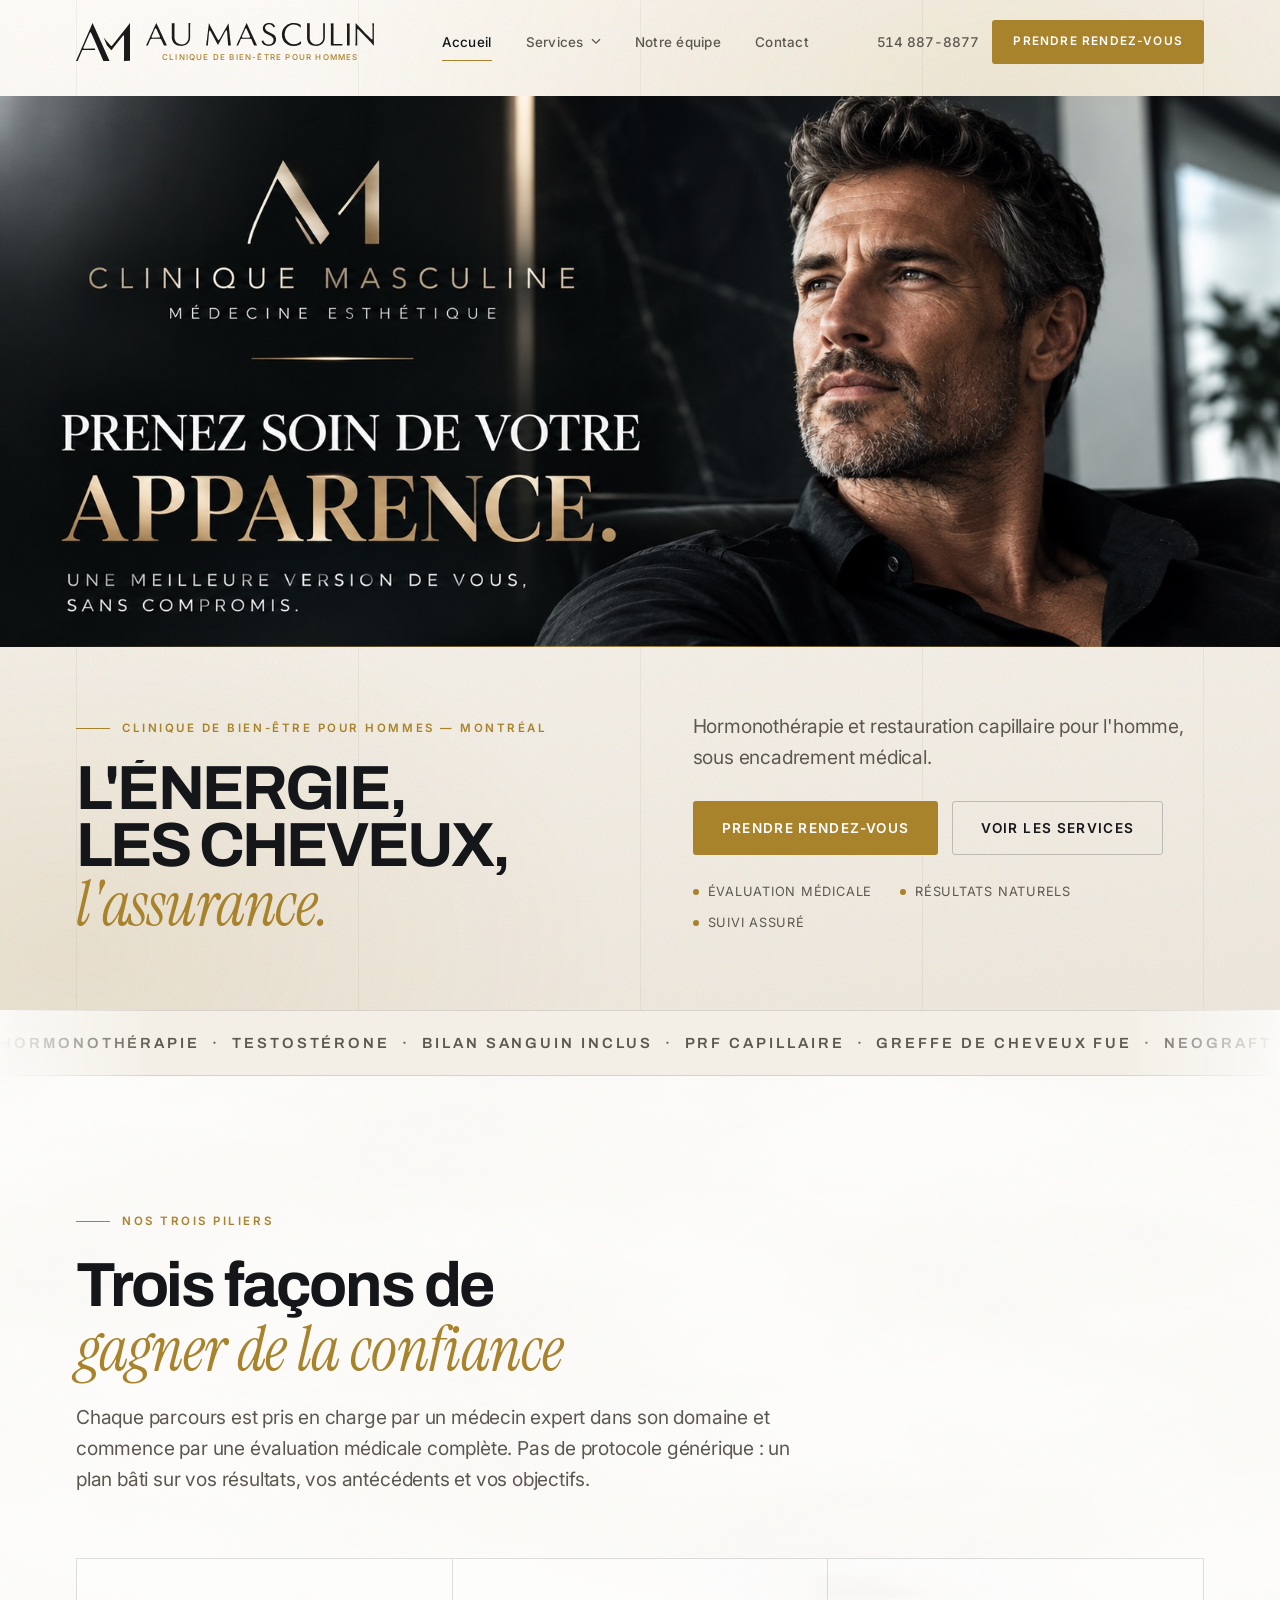
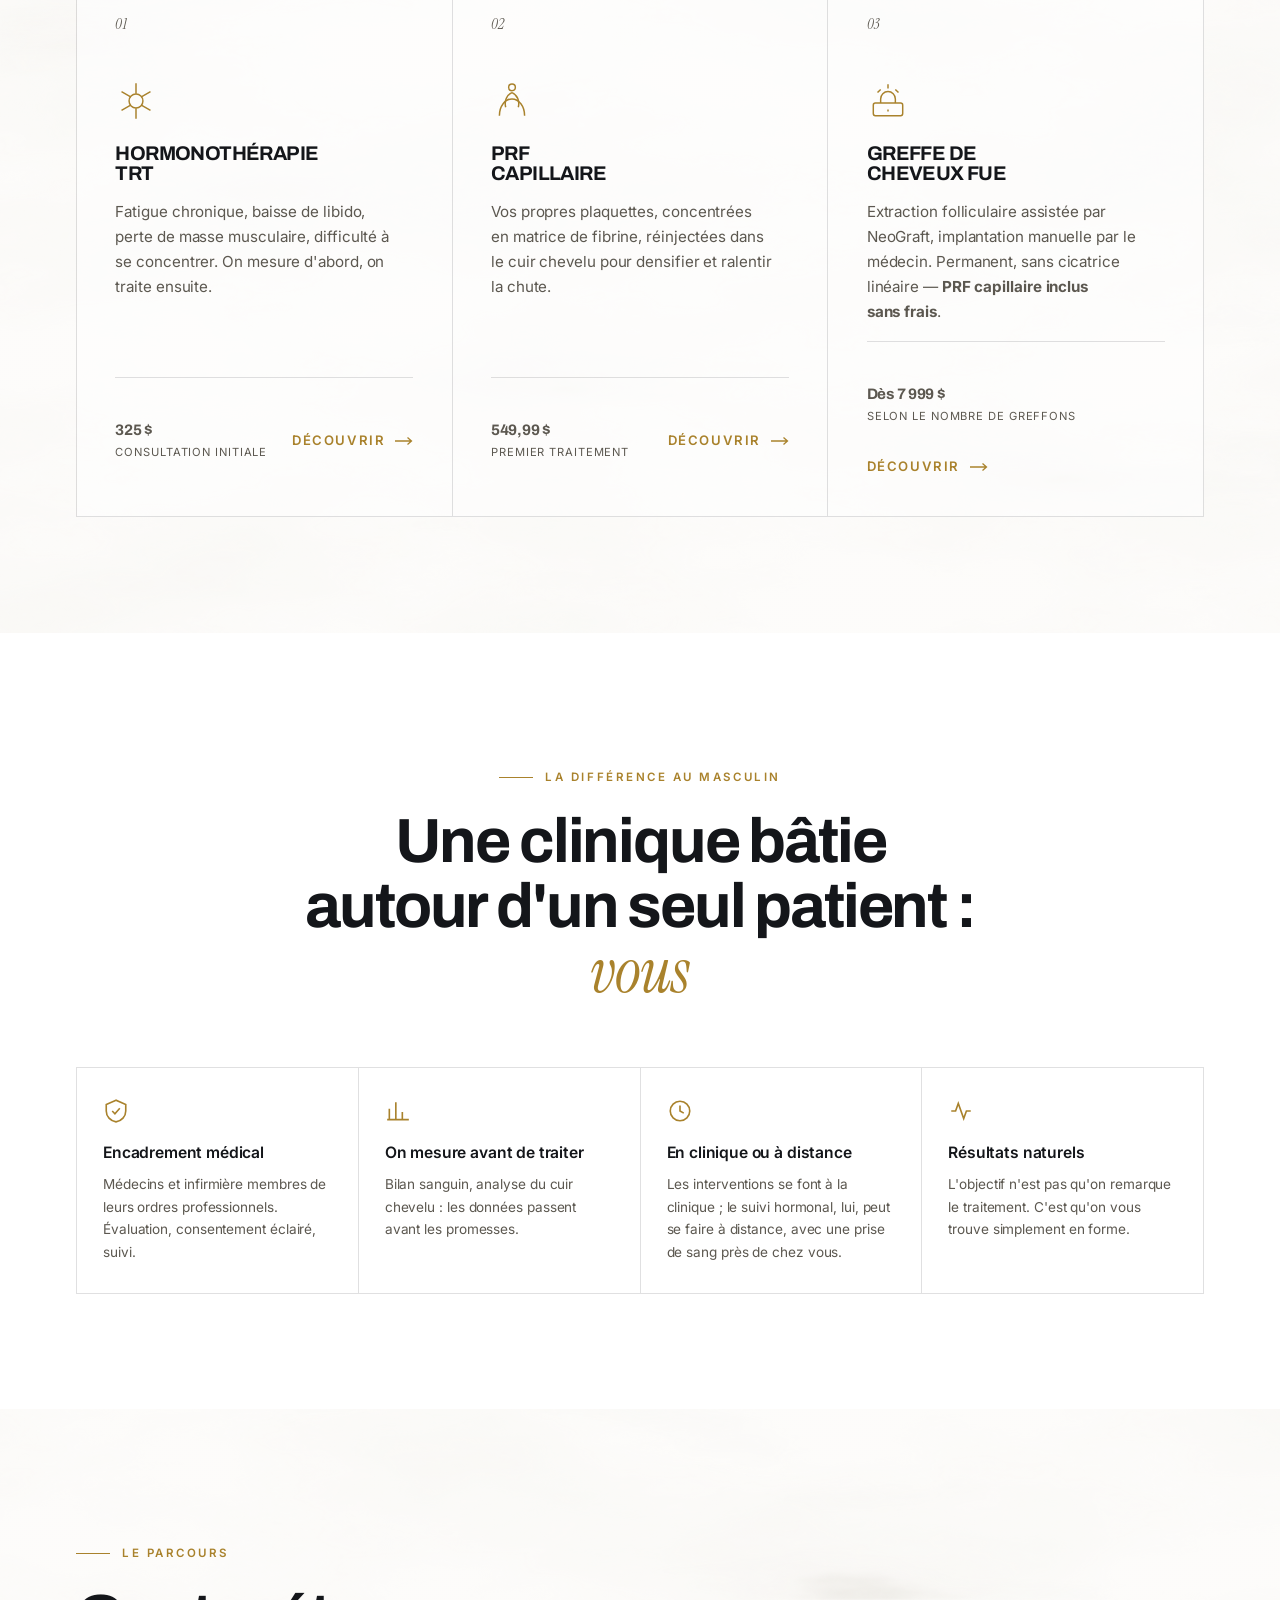
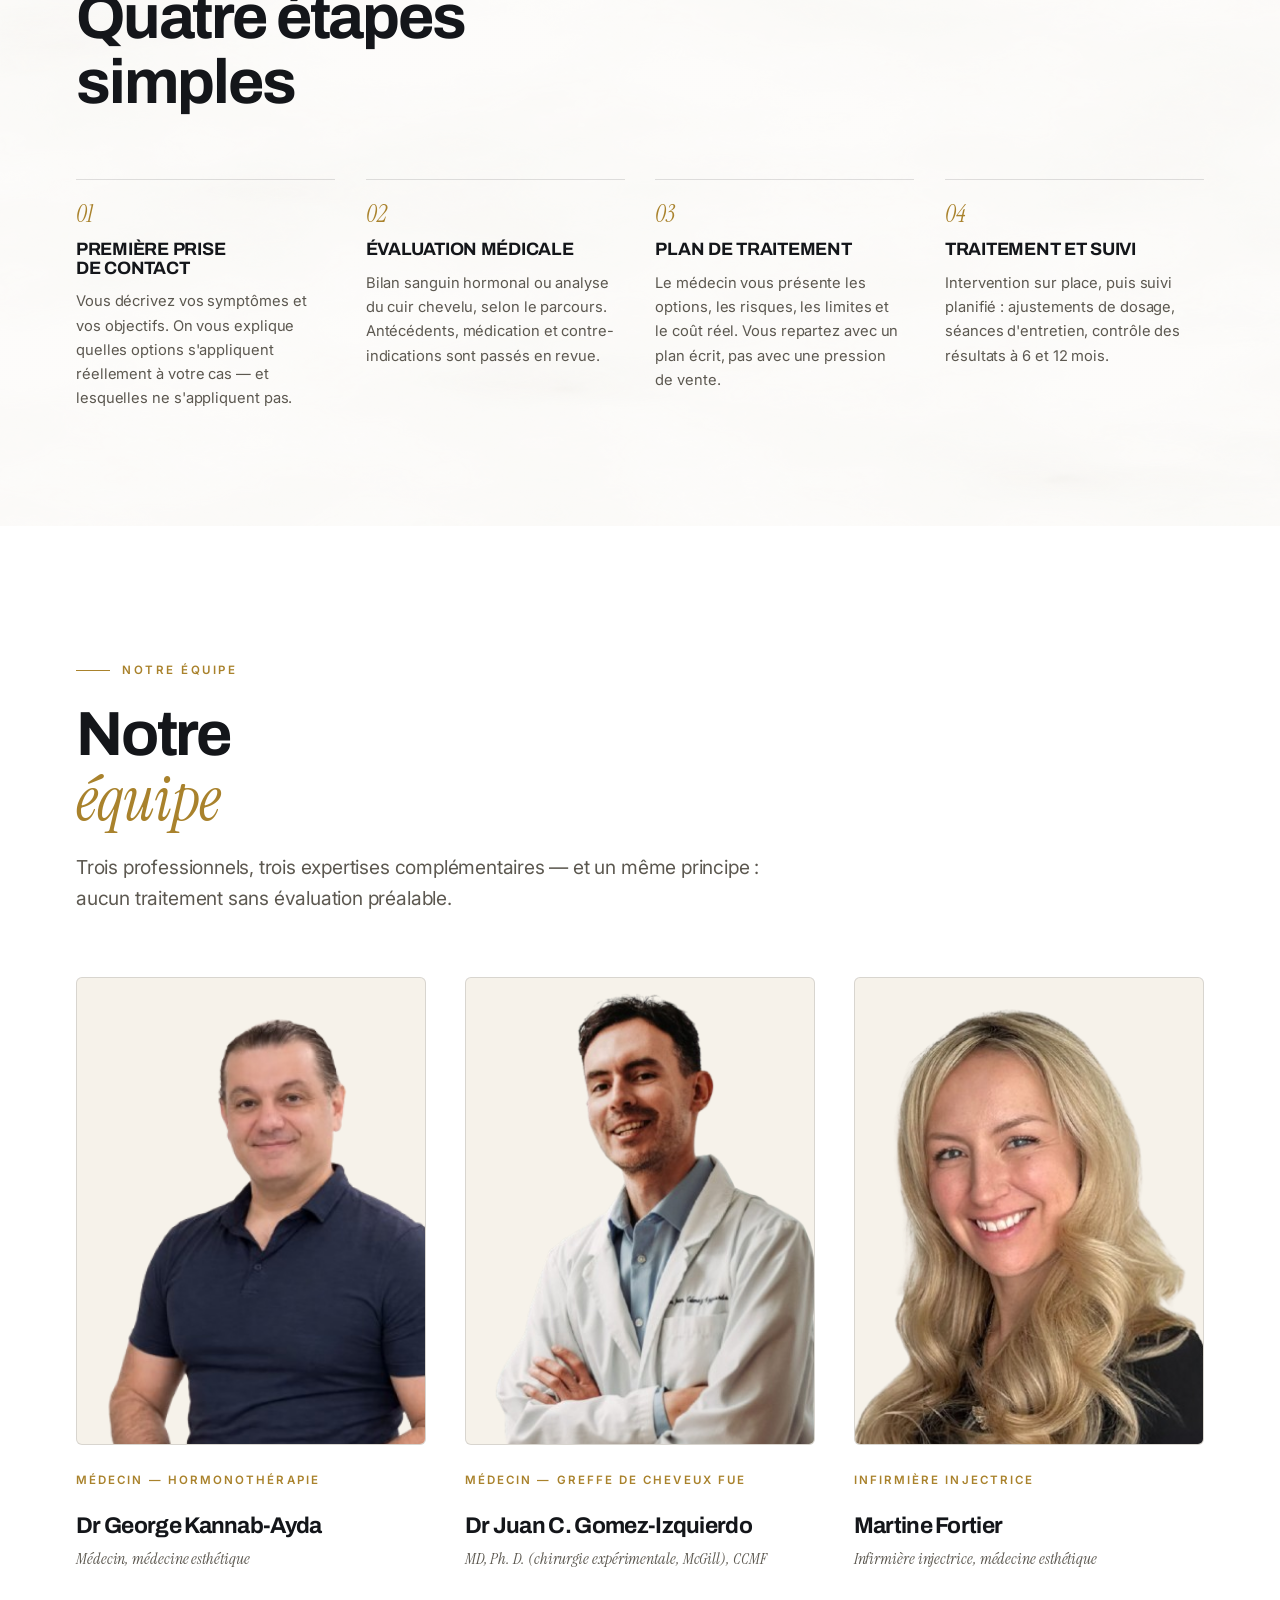
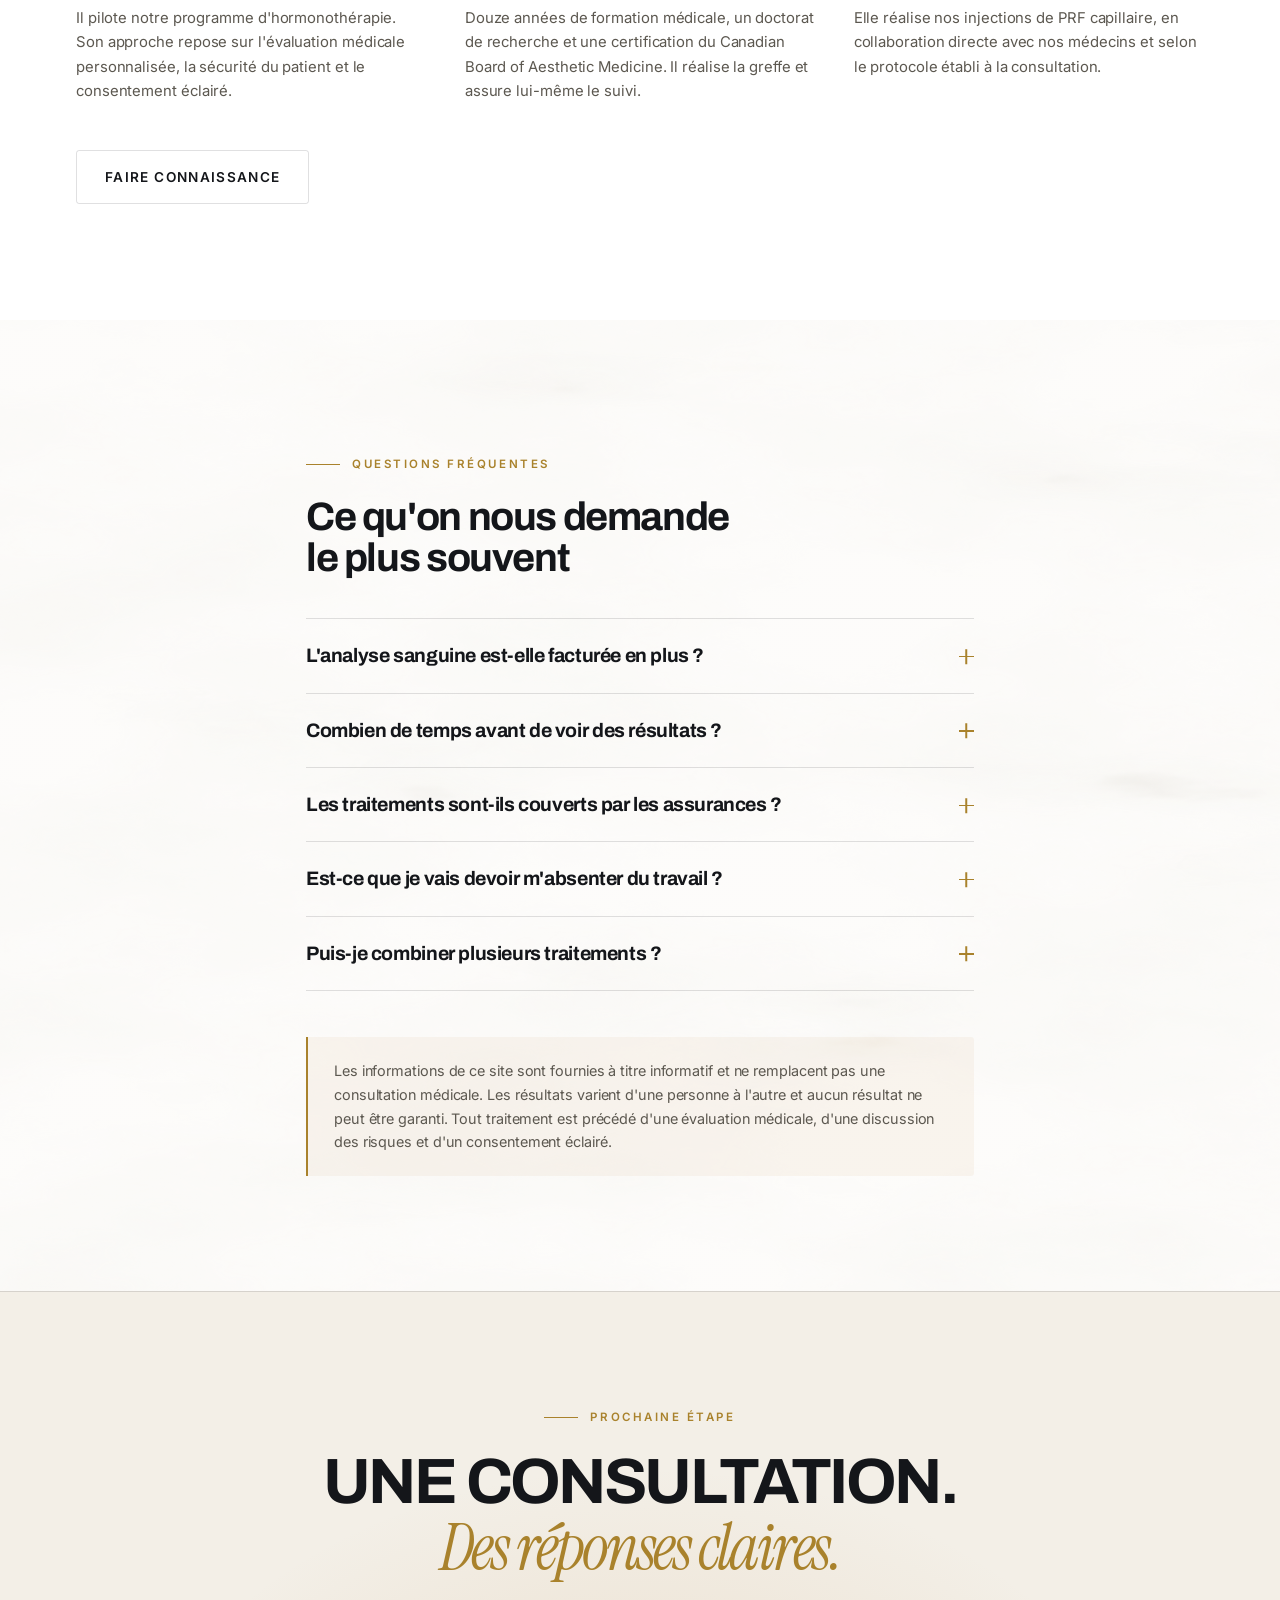
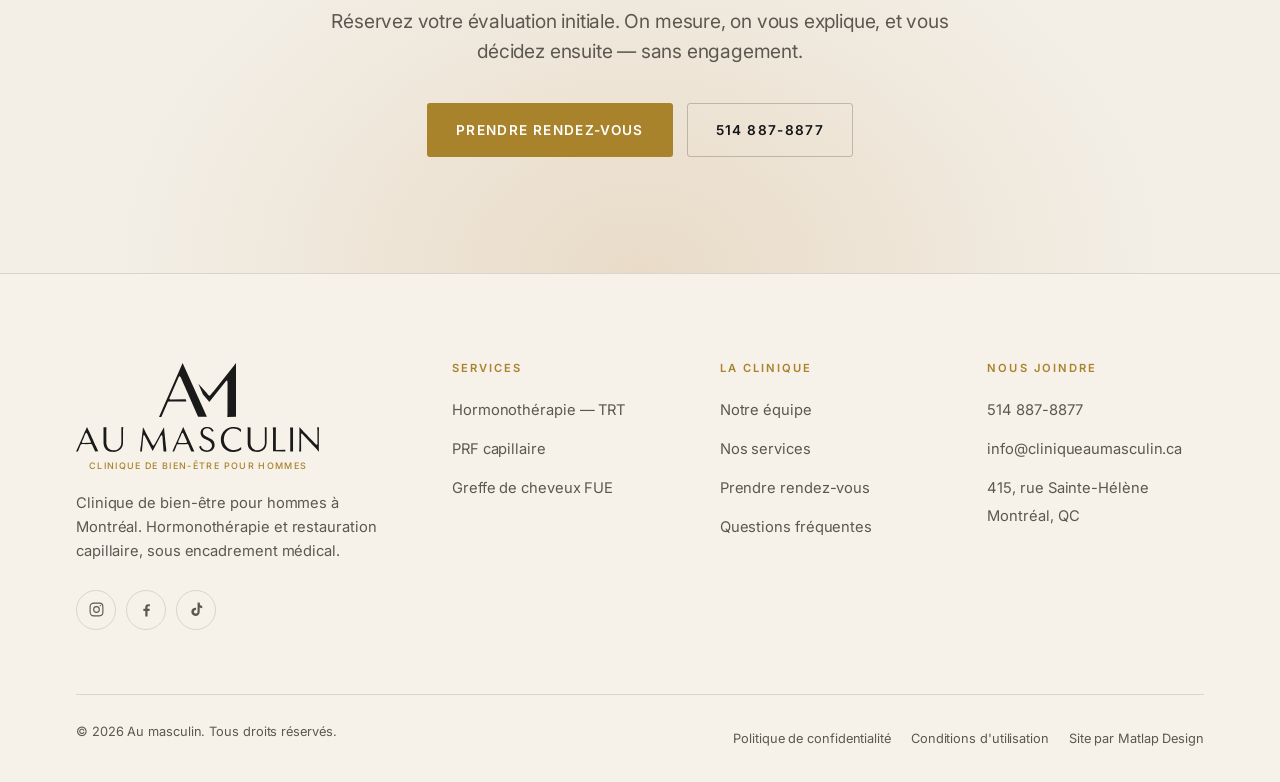
==== commit f68ef18a: "Logo du client : kit vectoriel en en-tête, pied de page et icônes - En-tête : logo horizontal du kit" ====
--- a/index.html
+++ b/index.html
@@ -17,7 +17,9 @@
 	<meta property="og:image" content="https://www.cliniqueaumasculin.ca/assets/og-cover.jpg">
 	<meta name="twitter:card" content="summary_large_image">
 	<link rel="canonical" href="https://www.cliniqueaumasculin.ca/">
+	<link rel="icon" href="./assets/favicon.ico" sizes="32x32">
 	<link rel="icon" type="image/svg+xml" href="./assets/favicon.svg">
+	<link rel="apple-touch-icon" href="./assets/apple-touch-icon.png">
 	<link rel="manifest" href="./site.webmanifest">
 	<link rel="preconnect" href="https://fonts.googleapis.com">
 	<link rel="preconnect" href="https://fonts.gstatic.com" crossorigin>
@@ -32,6 +34,7 @@
 		"name": "Au masculin",
 		"description": "Clinique de bien-être pour hommes à Montréal : hormonothérapie (TRT), PRF capillaire et greffe de cheveux FUE pour homme.",
 		"url": "https://www.cliniqueaumasculin.ca",
+		"logo": "https://www.cliniqueaumasculin.ca/assets/logo-au-masculin.png",
 		"image": "https://www.cliniqueaumasculin.ca/assets/og-cover.jpg",
 		"telephone": "+1-514-887-8877",
 		"email": "info@cliniqueaumasculin.ca",
@@ -65,8 +68,8 @@
 	<header class="site-header">
 		<div class="wrap header-inner">
 			<a href="./" class="brand" aria-label="Au masculin — accueil">
-				<img class="brand-mark" src="./assets/logo-am.svg" alt="" width="136" height="104">
-				<span class="brand-word">Au masculin<small>Clinique de bien-être pour hommes</small></span>
+				<img class="brand-mark" src="./assets/logo-monogramme.svg" alt="" width="499" height="349">
+				<span class="brand-word"><img class="brand-name" src="./assets/logo-mot-signe.svg" alt="Au masculin" width="1569" height="160"><small>Clinique de bien-être pour hommes</small></span>
 			</a>
 
 			<nav aria-label="Navigation principale">
@@ -406,9 +409,9 @@
 		<div class="wrap">
 			<div class="footer-top">
 				<div class="footer-brand">
-					<a href="./" class="brand">
-						<img class="brand-mark" src="./assets/logo-am.svg" alt="" width="136" height="104">
-						<span class="brand-word">Au masculin<small>Clinique de bien-être pour hommes</small></span>
+					<a href="./" class="brand brand--stack">
+						<img class="brand-mark" src="./assets/logo-monogramme.svg" alt="" width="499" height="349">
+						<span class="brand-word"><img class="brand-name" src="./assets/logo-mot-signe.svg" alt="Au masculin" width="1569" height="160"><small>Clinique de bien-être pour hommes</small></span>
 					</a>
 					<p>Clinique de bien-être pour hommes à Montréal. Hormonothérapie et restauration capillaire, sous encadrement médical.</p>
 					<div class="socials">
--- a/styles/styles.css
+++ b/styles/styles.css
@@ -357,37 +357,52 @@
 }
 .site-header.is-stuck .header-inner { height: 68px; }
 
-/* Logotype : monogramme (SVG sans fond) + mot-signe */
+/* Logo du client : monogramme AM + mot-signe « AU MASCULIN » (SVG noirs du kit).
+   Le slogan imprimé du kit dit encore « médico-esthétique » : le sous-titre reste
+   donc du HTML, centré sous le mot-signe comme dans le logo horizontal du kit.
+   --logo fixe la hauteur du monogramme, tout le reste en découle. */
 .brand {
+	--logo: 38px;
 	display: inline-flex;
 	align-items: center;
-	gap: 12px;
-	font-family: var(--font-display);
-	font-size: 1.02rem;
-	font-weight: 700;
-	letter-spacing: .17em;
-	text-transform: uppercase;
-	color: var(--text);
+	gap: calc(var(--logo) * .4);
 	flex: none;
-	transition: opacity .25s var(--ease);
-}
-.brand-mark {
-	width: auto;
-	height: 34px;
-	flex: none;
-	transition: height .35s var(--ease);
-}
-.site-header.is-stuck .brand-mark { height: 28px; }
-.brand-word { display: flex; flex-direction: column; gap: 3px; line-height: 1; }
+	transform-origin: left center;
+	transition: opacity .25s var(--ease), transform .35s var(--ease);
+}
+.brand-mark { width: auto; height: var(--logo); flex: none; }
+/* Horizontal : le mot-signe s'aligne sur le haut du monogramme, le sous-titre sur le bas */
+.brand-word {
+	display: flex;
+	flex-direction: column;
+	align-items: center;
+	justify-content: space-between;
+	height: var(--logo);
+}
+.brand-name { width: auto; height: calc(var(--logo) * .615); }
 .brand-word small {
 	font-family: var(--font-body);
 	font-size: .5rem;
 	font-weight: 500;
-	letter-spacing: .17em;
+	line-height: 1;
+	letter-spacing: .15em;
+	margin-right: -.15em;
+	text-transform: uppercase;
+	white-space: nowrap;
 	color: var(--bronze);
 }
+.site-header.is-stuck .brand { transform: scale(.88); }
 .brand:hover { opacity: .72; }
-.brand:hover { color: var(--bronze); }
+
+/* Empilé (pied de page) : monogramme au-dessus du mot-signe, proportions du kit */
+.brand--stack {
+	--logo: 54px;
+	flex-direction: column;
+	gap: calc(var(--logo) * .175);
+}
+.brand--stack .brand-word { height: auto; gap: calc(var(--logo) * .19); }
+.brand--stack .brand-name { height: calc(var(--logo) * .46); }
+.brand--stack .brand-word small { font-size: .56rem; }
 
 /* Navigation */
 .nav { display: flex; align-items: center; gap: 4px; }
@@ -860,9 +875,10 @@
 .split-media--visage { aspect-ratio: 3 / 4; }
 .split-media--visage img { object-position: center top; }
 
-/* Même raison sur un cadre horizontal : la tête est haut dans l'image, donc
-   le surplus doit toujours se prendre en bas. */
-.split-media--wide img[src$="greffe-complement.jpg"] { object-position: center top; }
+/* La photo de l'hormonothérapie est horizontale : dans le cadre 3/4, on n'en
+   voit que la moitié centrale. Le sujet est assis à droite de l'image — le
+   cadrage glisse vers lui pour centrer son visage. */
+.split-media--visage img[src$="hormonotherapie-photo.jpg"] { object-position: 68% top; }
 
 /* Le portrait du Dr Kannab est cadré beaucoup plus large que les trois
    autres (pied de page jusqu'à la cuisse) : on rogne davantage le bas
@@ -1454,7 +1470,6 @@
 	gap: clamp(30px, 4vw, 56px);
 	padding-bottom: clamp(48px, 5vw, 72px);
 }
-.footer-brand .brand { font-size: 1.25rem; }
 .footer-brand p { margin-top: 20px; max-width: 34ch; font-size: .92rem; color: var(--text-dim); }
 
 .footer-col h4 {
--- a/styles/mediaqueries.css
+++ b/styles/mediaqueries.css
@@ -131,9 +131,16 @@
 /* ---------- <= 420px ---------- */
 @media (max-width: 420px) {
 	:root { --gut: 18px; }
-	.brand { font-size: .9rem; letter-spacing: .12em; gap: 9px; }
-	.brand-mark { height: 28px; }
+	.site-header .brand { --logo: 33px; }
 	.treat-top { flex-direction: column; gap: 10px; }
+}
+
+/* ---------- <= 360px ---------- */
+@media (max-width: 360px) {
+	/* Le logo horizontal ne laisse plus la place au bouton du tiroir :
+	   on le réduit, et le sous-titre avec lui pour qu'il ne dépasse pas le mot-signe. */
+	.site-header .brand { --logo: 28px; }
+	.site-header .brand-word small { font-size: .44rem; letter-spacing: .1em; margin-right: -.1em; }
 }
 
 /* ---------- Écrans larges ---------- */
